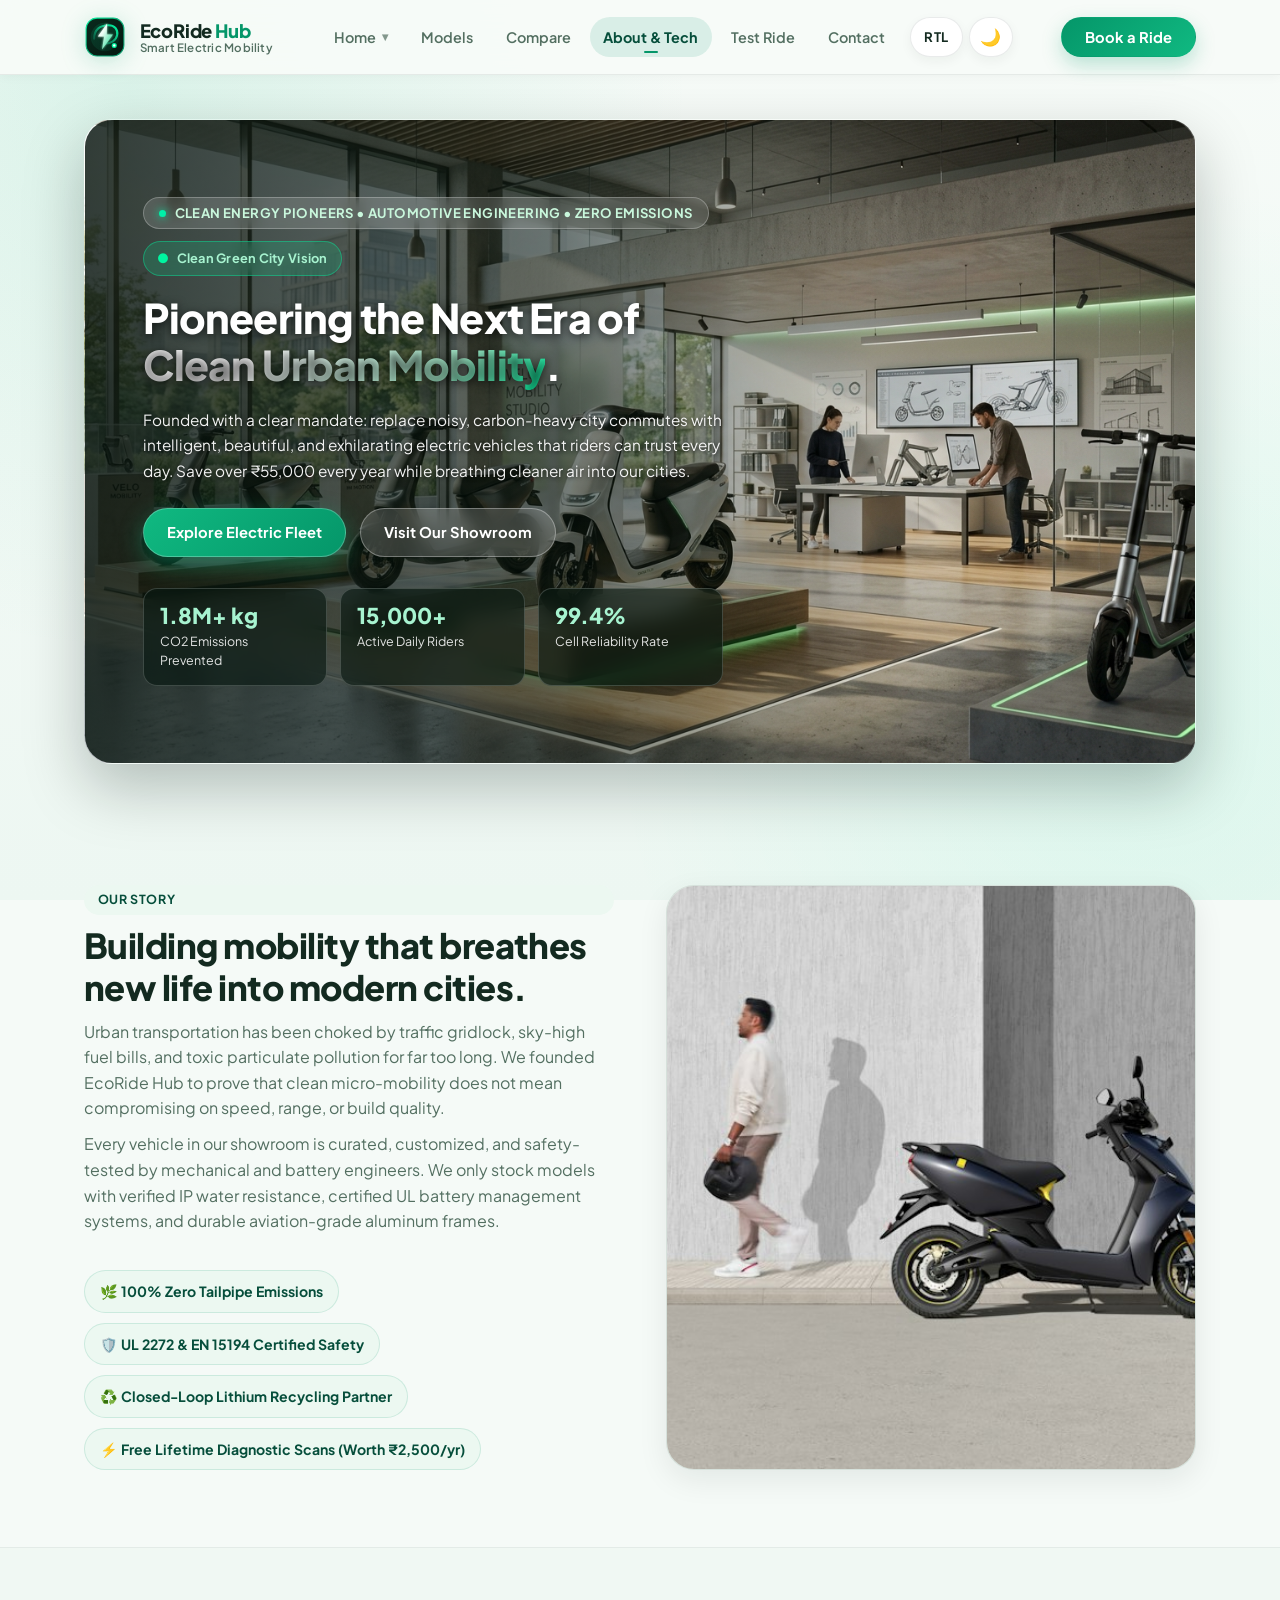
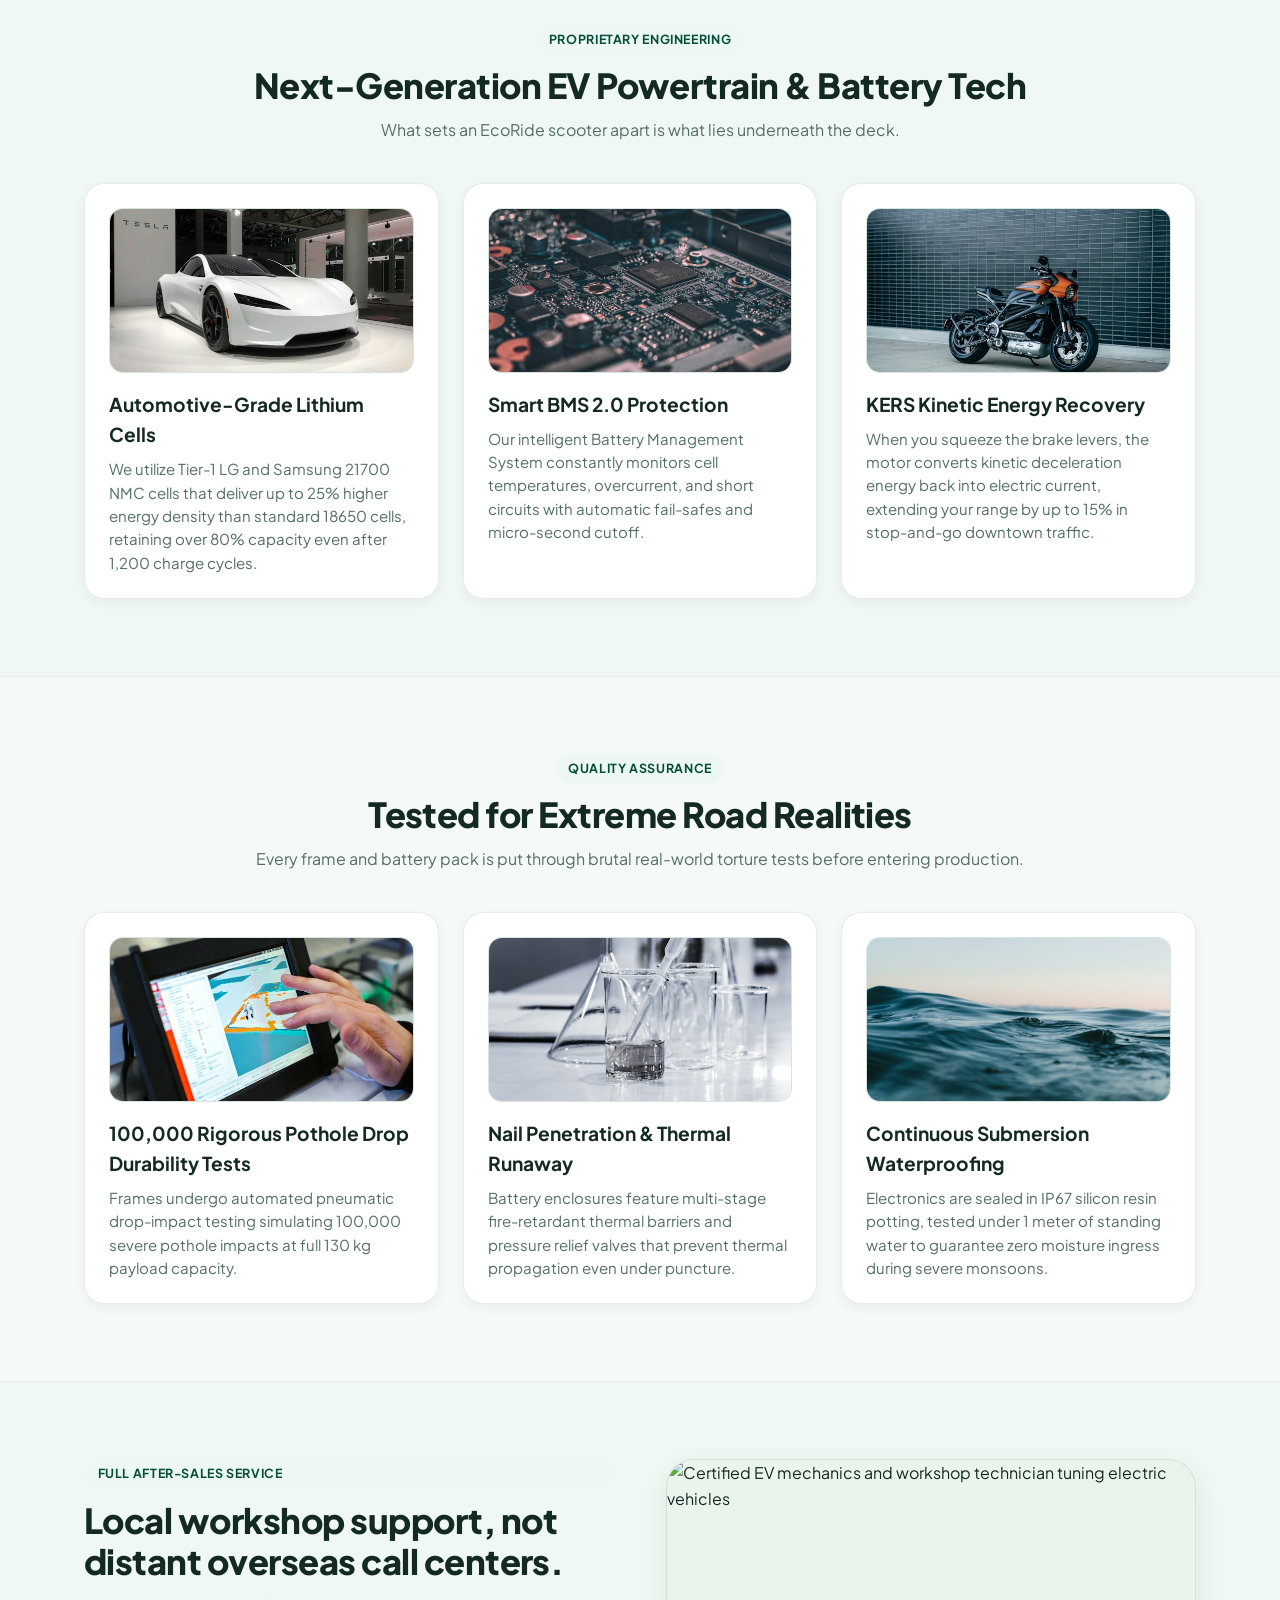
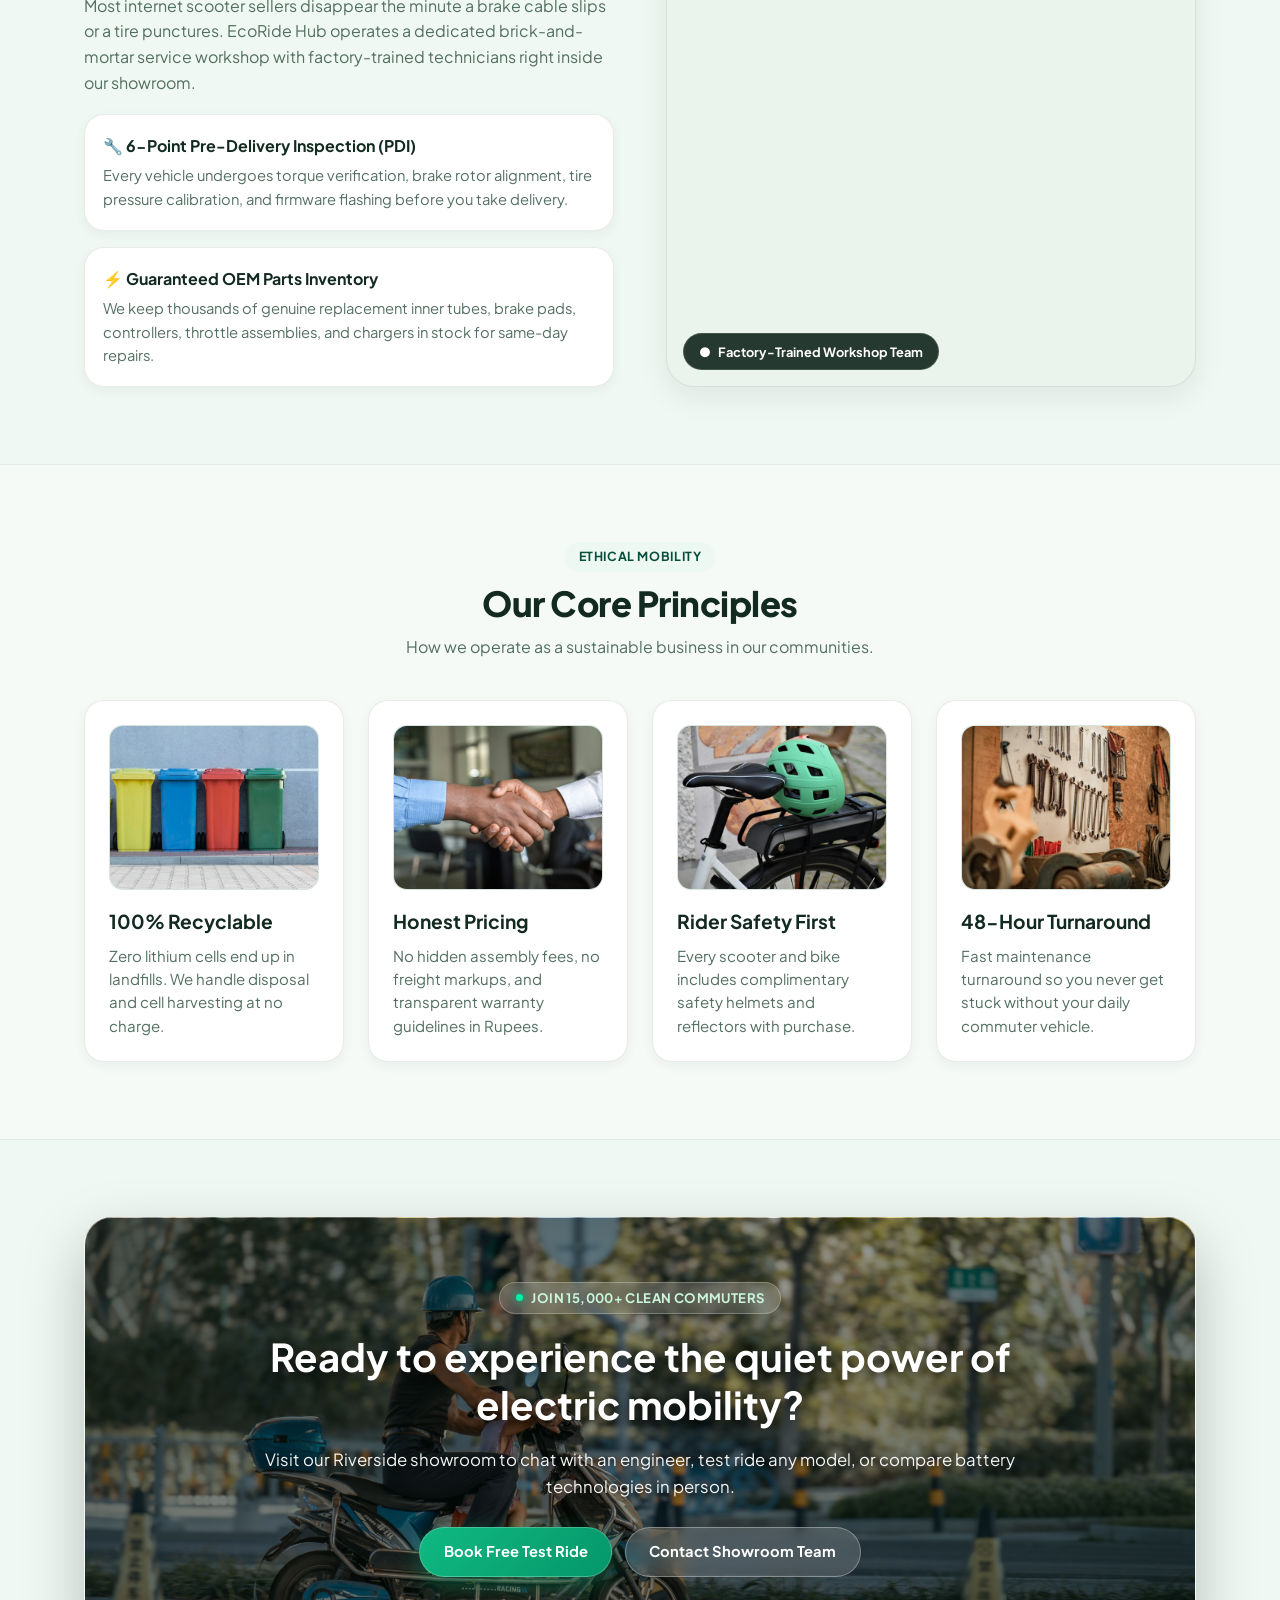
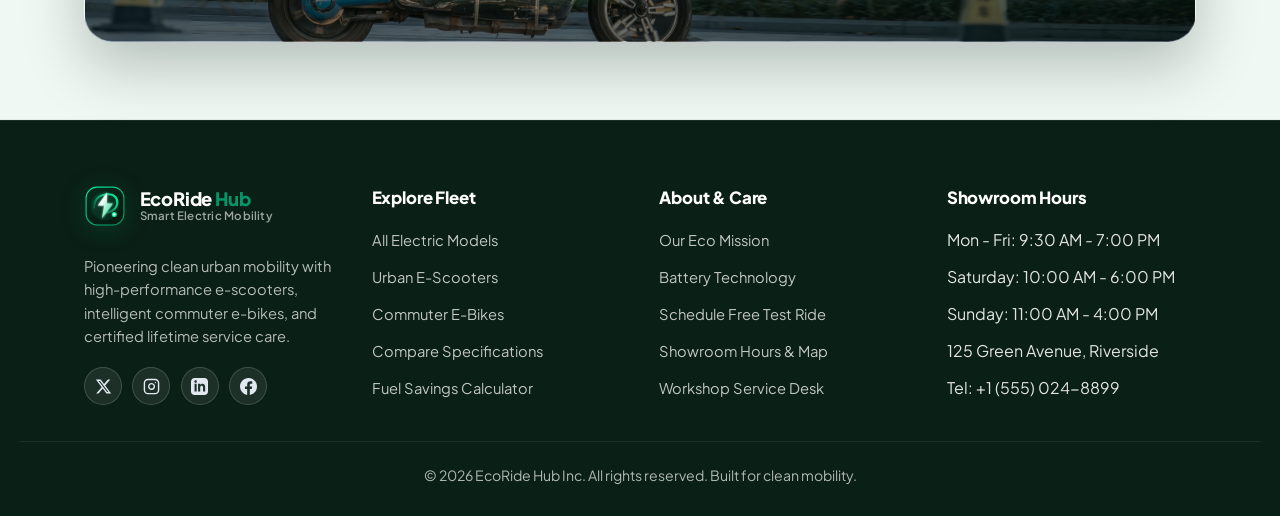
==== about.html @ 18ee241e "first commit" ====
<!DOCTYPE html>
<html lang="en">
<head>
  <meta charset="UTF-8">
  <meta name="viewport" content="width=device-width, initial-scale=1.0">
  <meta name="description" content="Learn about EcoRide Hub's mission to decarbonize urban commuting, our automotive battery technology, certified engineering workshop, and sustainability standards.">
  <title>About Us &amp; Technology | EcoRide Hub</title>
  <link rel="icon" type="image/svg+xml" href="assets/images/favicon.svg">
  <link rel="alternate icon" href="assets/images/favicon.svg">
  <link rel="apple-touch-icon" href="assets/images/favicon.svg">
  <link rel="stylesheet" href="assets/css/styles.css">
  <script>
    (function() {
      var t = localStorage.getItem('ecoride_theme');
      if (t) document.documentElement.setAttribute('data-theme', t);
      var d = localStorage.getItem('ecoride_dir');
      if (d) document.documentElement.setAttribute('dir', d);
    })();
  </script>
</head>
<body>
  <div class="site-shell">
    <a class="skip-link" href="#main-content">Skip to content</a>

    <!-- STICKY NAVBAR - PROPERLY ALIGNED -->
    <header class="site-header">
      <div class="container header-bar">
        <a class="brand" href="index.html" aria-label="EcoRide Hub home">
          <span class="brand-mark">
            <img src="assets/images/logo.svg" alt="EcoRide Hub Logo" class="brand-logo-img">
          </span>
          <div class="brand-text">
            <span class="brand-title">EcoRide <span>Hub</span></span>
            <span class="brand-sub">Smart Electric Mobility</span>
          </div>
        </a>

        <nav class="site-nav" aria-label="Main navigation" data-site-nav>
          <div class="nav-dropdown" data-nav-dropdown>
            <button type="button" class="nav-dropdown-toggle" aria-expanded="false" aria-haspopup="true" data-dropdown-toggle>
              <span>Home</span>
              <span class="dropdown-arrow">▾</span>
            </button>
            <div class="nav-dropdown-menu" role="menu">
              <a href="index.html" class="nav-dropdown-item" role="menuitem">
                <div class="dropdown-item-header">
                  <span class="dropdown-item-title">Home 1 — Urban Commuters</span>
                  <span class="dropdown-item-tag">Flagship</span>
                </div>
                <p class="dropdown-item-desc">Smart cockpit display, daily commuter fleet &amp; specs</p>
              </a>
              <a href="home-2.html" class="nav-dropdown-item" role="menuitem">
                <div class="dropdown-item-header">
                  <span class="dropdown-item-title">Home 2 — Hyper Performance</span>
                  <span class="dropdown-item-tag tag-hyper">New</span>
                </div>
                <p class="dropdown-item-desc">Dual-motor power, fast charging hubs &amp; 2026 fleet</p>
              </a>
            </div>
          </div>
          <a href="products.html">Models</a>
          <a href="compare.html">Compare</a>
          <a class="active" href="about.html">About &amp; Tech</a>
          <a href="booking.html">Test Ride</a>
          <a href="contact.html">Contact</a>
          <div class="nav-util-group">
            <button type="button" class="nav-btn-util" id="rtl-toggle" aria-label="Toggle RTL layout" title="Switch text direction (RTL / LTR)">
              <span class="util-text" id="rtl-text">RTL</span>
            </button>
            <button type="button" class="nav-btn-util" id="theme-toggle" aria-label="Toggle dark/light theme" title="Toggle dark / light theme">
              <span class="theme-icon" id="theme-icon">🌙</span>
            </button>
          </div>
        </nav>

        <div class="header-actions">
          <a class="button button-nav" href="booking.html">Book a Ride</a>
          <button class="nav-toggle" type="button" aria-label="Toggle navigation" aria-expanded="false" data-nav-toggle>
            <span></span>
            <span></span>
            <span></span>
          </button>
        </div>
      </div>
    </header>

    <main id="main-content">
      <!-- HERO SECTION WITH BACKGROUND IMAGE -->
      <section class="hero">
        <div class="container">
          <div class="hero-panel hero-about" style="background-image: url('assets/images/hero-about.jpg');">
            <div class="hero-content">
              <div class="hero-badge-row">
                <span class="eyebrow">
                  <span class="eyebrow-dot"></span>
                  Clean Energy Pioneers • Automotive Engineering • Zero Emissions
                </span>
                <span class="hero-status-pill"><span>●</span> Clean Green City Vision</span>
              </div>
              <h1>Pioneering the Next Era of <span class="gradient-text">Clean Urban Mobility</span>.</h1>
              <p>Founded with a clear mandate: replace noisy, carbon-heavy city commutes with intelligent, beautiful, and exhilarating electric vehicles that riders can trust every day. Save over ₹55,000 every year while breathing cleaner air into our cities.</p>
              <div class="hero-actions">
                <a class="button" href="products.html">Explore Electric Fleet</a>
                <a class="button-secondary" href="booking.html">Visit Our Showroom</a>
              </div>
              <div class="hero-stats">
                <div class="stat-card">
                  <strong>1.8M+ kg</strong>
                  <span>CO2 Emissions Prevented</span>
                </div>
                <div class="stat-card">
                  <strong>15,000+</strong>
                  <span>Active Daily Riders</span>
                </div>
                <div class="stat-card">
                  <strong>99.4%</strong>
                  <span>Cell Reliability Rate</span>
                </div>
              </div>
            </div>
          </div>
        </div>
      </section>

      <!-- OUR STORY & MISSION SPLIT -->
      <section class="section">
        <div class="container split-layout">
          <div>
            <div class="page-intro" style="text-align: left; margin-bottom: 1.15rem;">
              <span class="badge-tag" style="margin-inline: 0;">Our Story</span>
              <h2>Building mobility that breathes new life into modern cities.</h2>
              <p>Urban transportation has been choked by traffic gridlock, sky-high fuel bills, and toxic particulate pollution for far too long. We founded EcoRide Hub to prove that clean micro-mobility does not mean compromising on speed, range, or build quality.</p>
              <p>Every vehicle in our showroom is curated, customized, and safety-tested by mechanical and battery engineers. We only stock models with verified IP water resistance, certified UL battery management systems, and durable aviation-grade aluminum frames.</p>
            </div>
            <ul class="pill-list">
              <li>🌿 100% Zero Tailpipe Emissions</li>
              <li>🛡️ UL 2272 &amp; EN 15194 Certified Safety</li>
              <li>♻️ Closed-Loop Lithium Recycling Partner</li>
              <li>⚡ Free Lifetime Diagnostic Scans (Worth ₹2,500/yr)</li>
            </ul>
          </div>
          <div class="media-frame media-frame-tall">
            <img src="assets/images/scooter-urban.jpg" alt="Rider with smart electric commuter scooter in clean modern city environment">
             
          </div>
        </div>
      </section>

      <!-- BATTERY & POWERTRAIN TECHNOLOGY -->
      <section class="section section-alt">
        <div class="container">
          <div class="section-heading">
            <span class="badge-tag">Proprietary Engineering</span>
            <h2>Next-Generation EV Powertrain &amp; Battery Tech</h2>
            <p>What sets an EcoRide scooter apart is what lies underneath the deck.</p>
          </div>

          <div class="grid grid-3">
            <article class="card feature-card">
              <div class="card-media-top">
                <img src="assets/images/tech-battery-cells.jpg" alt="Automotive-grade 21700 lithium battery cells">
              </div>
              <h3>Automotive-Grade Lithium Cells</h3>
              <p>We utilize Tier-1 LG and Samsung 21700 NMC cells that deliver up to 25% higher energy density than standard 18650 cells, retaining over 80% capacity even after 1,200 charge cycles.</p>
            </article>

            <article class="card feature-card">
              <div class="card-media-top">
                <img src="assets/images/tech-bms-chip.jpg" alt="Smart BMS 2.0 multi-layer circuit board and controller">
              </div>
              <h3>Smart BMS 2.0 Protection</h3>
              <p>Our intelligent Battery Management System constantly monitors cell temperatures, overcurrent, and short circuits with automatic fail-safes and micro-second cutoff.</p>
            </article>

            <article class="card feature-card">
              <div class="card-media-top">
                <img src="assets/images/tech-kers-motor.jpg" alt="Kinetic energy recovery regenerative motor and brake disc">
              </div>
              <h3>KERS Kinetic Energy Recovery</h3>
              <p>When you squeeze the brake levers, the motor converts kinetic deceleration energy back into electric current, extending your range by up to 15% in stop-and-go downtown traffic.</p>
            </article>
          </div>
        </div>
      </section>

      <!-- RIGOROUS SAFETY & CRASH TESTING -->
      <section class="section">
        <div class="container">
          <div class="section-heading">
            <span class="badge-tag">Quality Assurance</span>
            <h2>Tested for Extreme Road Realities</h2>
            <p>Every frame and battery pack is put through brutal real-world torture tests before entering production.</p>
          </div>
          <div class="grid grid-3">
            <article class="card feature-card">
              <div class="card-media-top">
                <img src="assets/images/qa-pothole-test.jpg" alt="100,000 pothole mechanical drop impact test rig">
              </div>
              <h3>100,000 Rigorous Pothole Drop Durability Tests</h3>
              <p>Frames undergo automated pneumatic drop-impact testing simulating 100,000 severe pothole impacts at full 130 kg payload capacity.</p>
            </article>
            <article class="card feature-card">
              <div class="card-media-top">
                <img src="assets/images/qa-thermal-test.jpg" alt="Thermal runaway and battery penetration safety laboratory">
              </div>
              <h3>Nail Penetration &amp; Thermal Runaway</h3>
              <p>Battery enclosures feature multi-stage fire-retardant thermal barriers and pressure relief valves that prevent thermal propagation even under puncture.</p>
            </article>
            <article class="card feature-card">
              <div class="card-media-top">
                <img src="assets/images/qa-water-test.jpg" alt="Waterproof IP67 monsoon rain submersion test">
              </div>
              <h3>Continuous Submersion Waterproofing</h3>
              <p>Electronics are sealed in IP67 silicon resin potting, tested under 1 meter of standing water to guarantee zero moisture ingress during severe monsoons.</p>
            </article>
          </div>
        </div>
      </section>

      <!-- WORKSHOP & SERVICE TEAM SPLIT -->
      <section class="section section-alt">
        <div class="container split-layout">
          <div>
            <div class="page-intro" style="text-align: left; margin-bottom: 1.15rem;">
              <span class="badge-tag" style="margin-inline: 0;">Full After-Sales Service</span>
              <h2>Local workshop support, not distant overseas call centers.</h2>
              <p>Most internet scooter sellers disappear the minute a brake cable slips or a tire punctures. EcoRide Hub operates a dedicated brick-and-mortar service workshop with factory-trained technicians right inside our showroom.</p>
            </div>
            <div class="grid" style="gap: 1rem;">
              <div class="card" style="padding: 1.15rem;">
                <h4 style="margin: 0 0 0.35rem; color: var(--text);">🔧 6-Point Pre-Delivery Inspection (PDI)</h4>
                <p style="margin: 0; color: var(--muted); font-size: 0.92rem;">Every vehicle undergoes torque verification, brake rotor alignment, tire pressure calibration, and firmware flashing before you take delivery.</p>
              </div>
              <div class="card" style="padding: 1.15rem;">
                <h4 style="margin: 0 0 0.35rem; color: var(--text);">⚡ Guaranteed OEM Parts Inventory</h4>
                <p style="margin: 0; color: var(--muted); font-size: 0.92rem;">We keep thousands of genuine replacement inner tubes, brake pads, controllers, throttle assemblies, and chargers in stock for same-day repairs.</p>
              </div>
            </div>
          </div>
          <div class="media-frame media-frame-tall">
            <img src="assets/images/section-service.jpg" alt="Certified EV mechanics and workshop technician tuning electric vehicles">
            <div class="media-badge">
              <span>●</span> Factory-Trained Workshop Team
            </div>
          </div>
        </div>
      </section>

      <!-- OUR CORE PRINCIPLES -->
      <section class="section">
        <div class="container">
          <div class="section-heading">
            <span class="badge-tag">Ethical Mobility</span>
            <h2>Our Core Principles</h2>
            <p>How we operate as a sustainable business in our communities.</p>
          </div>

          <div class="grid grid-4">
            <article class="card feature-card">
              <div class="card-media-top">
                <img src="assets/images/ethical-recycling.jpg" alt="Closed-loop battery recycling and clean material recovery">
              </div>
              <h3>100% Recyclable</h3>
              <p>Zero lithium cells end up in landfills. We handle disposal and cell harvesting at no charge.</p>
            </article>

            <article class="card feature-card">
              <div class="card-media-top">
                <img src="assets/images/ethical-pricing.jpg" alt="Transparent honest pricing and client trust">
              </div>
              <h3>Honest Pricing</h3>
              <p>No hidden assembly fees, no freight markups, and transparent warranty guidelines in Rupees.</p>
            </article>

            <article class="card feature-card">
              <div class="card-media-top">
                <img src="assets/images/ethical-safety.jpg" alt="Certified rider helmet and safety gear">
              </div>
              <h3>Rider Safety First</h3>
              <p>Every scooter and bike includes complimentary safety helmets and reflectors with purchase.</p>
            </article>

            <article class="card feature-card">
              <div class="card-media-top">
                <img src="assets/images/ethical-fast-service.jpg" alt="Express 48-hour turnaround workshop maintenance tools">
              </div>
              <h3>48-Hour Turnaround</h3>
              <p>Fast maintenance turnaround so you never get stuck without your daily commuter vehicle.</p>
            </article>
          </div>
        </div>
      </section>

      <!-- CTA SECTION -->
      <section class="section section-alt">
        <div class="container">
          <div class="hero-panel cta-banner" style="background-image: url('assets/images/about.jpg');">
            <div class="cta-banner-content">
              <span class="eyebrow" style="margin-inline: auto;">
                <span class="eyebrow-dot"></span> Join 15,000+ Clean Commuters
              </span>
              <h2>
                Ready to experience the quiet power of electric mobility?
              </h2>
              <p>
                Visit our Riverside showroom to chat with an engineer, test ride any model, or compare battery technologies in person.
              </p>
              <div class="hero-actions" style="justify-content: center; margin-top: 0.5rem;">
                <a class="button" href="booking.html">Book Free Test Ride</a>
                <a class="button-secondary" href="contact.html">Contact Showroom Team</a>
              </div>
            </div>
          </div>
        </div>
      </section>
    </main>

    <!-- FOOTER - EQUAL ALIGNMENT -->
    <footer class="site-footer">
      <div class="container footer-grid">
        <div>
          <a class="brand" href="index.html">
            <span class="brand-mark">
              <img src="assets/images/logo.svg" alt="EcoRide Hub Logo" class="brand-logo-img">
            </span>
            <div class="brand-text">
              <span class="brand-title">EcoRide <span>Hub</span></span>
              <span class="brand-sub">Smart Electric Mobility</span>
            </div>
          </a>
          <p class="footer-desc">
            Pioneering clean urban mobility with high-performance e-scooters, intelligent commuter e-bikes, and certified lifetime service care.
          </p>
          <div class="footer-socials" aria-label="EcoRide Social Media Links">
            <a href="https://x.com" target="_blank" rel="noopener noreferrer" class="social-icon-btn" aria-label="EcoRide Hub on X (formerly Twitter)" title="X (Twitter)">
              <svg width="17" height="17" viewBox="0 0 24 24" fill="currentColor" aria-hidden="true"><path d="M18.244 2.25h3.308l-7.227 8.26 8.502 11.24H16.17l-5.214-6.817L4.99 21.75H1.68l7.73-8.835L1.254 2.25H8.08l4.713 6.231zm-1.161 17.52h1.833L7.084 4.126H5.117z"/></svg>
            </a>
            <a href="https://instagram.com" target="_blank" rel="noopener noreferrer" class="social-icon-btn" aria-label="EcoRide Hub on Instagram" title="Instagram">
              <svg width="17" height="17" viewBox="0 0 24 24" fill="none" stroke="currentColor" stroke-width="2" stroke-linecap="round" stroke-linejoin="round" aria-hidden="true"><rect x="2" y="2" width="20" height="20" rx="5" ry="5"/><path d="M16 11.37A4 4 0 1 1 12.63 8 4 4 0 0 1 16 11.37z"/><line x1="17.5" y1="6.5" x2="17.51" y2="6.5"/></svg>
            </a>
            <a href="https://linkedin.com" target="_blank" rel="noopener noreferrer" class="social-icon-btn" aria-label="EcoRide Hub on LinkedIn" title="LinkedIn">
              <svg width="17" height="17" viewBox="0 0 24 24" fill="currentColor" aria-hidden="true"><path d="M19 0h-14c-2.761 0-5 2.239-5 5v14c0 2.761 2.239 5 5 5h14c2.762 0 5-2.239 5-5v-14c0-2.761-2.238-5-5-5zm-11 19h-3v-11h3v11zm-1.5-12.268c-.966 0-1.75-.79-1.75-1.764s.784-1.764 1.75-1.764 1.75.79 1.75 1.764-.783 1.764-1.75 1.764zm13.5 12.268h-3v-5.604c0-3.368-4-3.113-4 0v5.604h-3v-11h3v1.765c1.396-2.586 7-2.777 7 2.476v6.759z"/></svg>
            </a>
            <a href="https://facebook.com" target="_blank" rel="noopener noreferrer" class="social-icon-btn" aria-label="EcoRide Hub on Facebook" title="Facebook">
              <svg width="17" height="17" viewBox="0 0 24 24" fill="currentColor" aria-hidden="true"><path d="M24 12.073c0-6.627-5.373-12-12-12s-12 5.373-12 12c0 5.99 4.388 10.954 10.125 11.854v-8.385H7.078v-3.47h3.047V9.43c0-3.007 1.792-4.669 4.533-4.669 1.312 0 2.686.235 2.686.235v2.953H15.83c-1.491 0-1.956.925-1.956 1.874v2.25h3.328l-.532 3.47h-2.796v8.385C19.612 23.027 24 18.062 24 12.073z"/></svg>
            </a>
          </div>
        </div>
        <div>
          <h3>Explore Fleet</h3>
          <ul class="footer-list">
            <li><a href="products.html">All Electric Models</a></li>
            <li><a href="products.html">Urban E-Scooters</a></li>
            <li><a href="products.html">Commuter E-Bikes</a></li>
            <li><a href="compare.html">Compare Specifications</a></li>
            <li><a href="compare.html">Fuel Savings Calculator</a></li>
          </ul>
        </div>
        <div>
          <h3>About &amp; Care</h3>
          <ul class="footer-list">
            <li><a href="about.html">Our Eco Mission</a></li>
            <li><a href="about.html">Battery Technology</a></li>
            <li><a href="booking.html">Schedule Free Test Ride</a></li>
            <li><a href="contact.html#showroom-map">Showroom Hours &amp; Map</a></li>
            <li><a href="contact.html">Workshop Service Desk</a></li>
          </ul>
        </div>
        <div>
          <h3>Showroom Hours</h3>
          <ul class="footer-list">
            <li>Mon - Fri: 9:30 AM - 7:00 PM</li>
            <li>Saturday: 10:00 AM - 6:00 PM</li>
            <li>Sunday: 11:00 AM - 4:00 PM</li>
            <li>125 Green Avenue, Riverside</li>
            <li>Tel: +1 (555) 024-8899</li>
          </ul>
        </div>
      </div>
      <div class="container footer-bottom">
        <p class="copyright-text">&copy; <span data-current-year></span> EcoRide Hub Inc. All rights reserved. Built for clean mobility.</p>
      </div>
    </footer>
  </div>

  <script src="assets/js/main.js"></script>
</body>
</html>
---- assets/css/styles.css ----
@import url('https://fonts.googleapis.com/css2?family=Plus+Jakarta+Sans:wght@400;500;600;700;800&display=swap');

:root {
  --bg: #f5faf7;
  --surface: #ffffff;
  --surface-soft: #ecf8f1;
  --surface-alt: #e3f3ea;
  --surface-dark: #0a1f16;
  --surface-dark-card: #133326;
  --text: #132a20;
  --text-light: #ffffff;
  --muted: #536f61;
  --muted-light: #8fa99c;
  --primary: #059669;
  --primary-hover: #047857;
  --primary-dark: #064e3b;
  --accent: #10b981;
  --accent-bright: #00f0a8;
  --accent-glow: rgba(16, 185, 129, 0.22);
  --border: rgba(19, 42, 32, 0.09);
  --border-focus: rgba(5, 150, 105, 0.4);
  --shadow-sm: 0 4px 12px rgba(10, 31, 22, 0.05);
  --shadow-md: 0 10px 30px rgba(10, 31, 22, 0.08);
  --shadow-lg: 0 20px 48px rgba(10, 31, 22, 0.12);
  --radius-xl: 28px;
  --radius-lg: 20px;
  --radius-md: 14px;
  --radius-sm: 10px;
  --radius-pill: 999px;
  --section-padding-inline: clamp(1.25rem, 5vw, 4rem);
  --section-gap: clamp(3rem, 6vw, 5rem);
  --hero-title: clamp(1.65rem, 2.5vw, 2.45rem);
  --hero-copy: clamp(0.92rem, 1.1vw, 1.05rem);
  --content-width: 1240px;
  --nav-height: 80px;
}

*,
*::before,
*::after {
  box-sizing: border-box;
}

html {
  scroll-behavior: smooth;
  scroll-padding-top: calc(var(--nav-height) + 1.5rem);
  overflow-x: clip;
}

body {
  margin: 0;
  font-family: 'Plus Jakarta Sans', -apple-system, BlinkMacSystemFont, "Segoe UI", Roboto, "Helvetica Neue", Arial, sans-serif;
  color: var(--text);
  background-color: var(--bg);
  background-image:
    radial-gradient(circle at 10% 10%, rgba(16, 185, 129, 0.12), transparent 40%),
    radial-gradient(circle at 90% 80%, rgba(0, 240, 168, 0.08), transparent 40%),
    linear-gradient(180deg, #f7fbf8 0%, #edf7f2 100%);
  background-attachment: fixed;
  line-height: 1.6;
  overflow-x: clip;
}

img {
  max-width: 100%;
  height: auto;
  display: block;
}

a {
  color: inherit;
  text-decoration: none;
  transition: color 0.2s ease;
}

button,
input,
select,
textarea {
  font: inherit;
}

/* Equal left and right alignment throughout the whole site */
.container {
  width: min(100%, var(--content-width));
  margin-inline: auto;
  padding-inline: var(--section-padding-inline);
}

.site-shell {
  min-height: 100vh;
  display: flex;
  flex-direction: column;
  position: relative;
  overflow-x: clip;
}

.skip-link {
  position: absolute;
  top: -60px;
  left: 1.5rem;
  background: var(--surface-dark);
  color: #fff;
  padding: 0.75rem 1.25rem;
  border-radius: var(--radius-pill);
  font-weight: 700;
  z-index: 2000;
  transition: top 0.25s ease;
}

.skip-link:focus {
  top: 1.25rem;
}

/* =========================================================
   STICKY NAVBAR - PERFECTLY ALIGNED ACROSS ALL PAGES
   ========================================================= */
.site-header {
  position: -webkit-sticky;
  position: sticky;
  top: 0;
  left: 0;
  right: 0;
  width: 100%;
  z-index: 1000;
  background: rgba(247, 251, 248, 0.95);
  backdrop-filter: blur(16px);
  -webkit-backdrop-filter: blur(16px);
  border-bottom: 1px solid rgba(19, 42, 32, 0.08);
  box-shadow: 0 2px 10px rgba(10, 31, 22, 0.04);
  transition: background 0.3s ease, box-shadow 0.3s ease, border-color 0.3s ease;
}

.site-header.scrolled {
  background: rgba(255, 255, 255, 0.98);
  box-shadow: 0 10px 30px rgba(10, 31, 22, 0.08);
  border-bottom-color: rgba(19, 42, 32, 0.12);
}

.header-bar {
  min-height: 74px;
  display: flex;
  align-items: center;
  justify-content: space-between;
  gap: 1.25rem;
  flex-wrap: nowrap;
}

.brand {
  display: inline-flex;
  align-items: center;
  gap: 0.85rem;
  font-weight: 800;
  font-size: 1.15rem;
  color: var(--text);
  flex-shrink: 0;
  text-decoration: none;
}

.brand-mark {
  width: 42px;
  height: 42px;
  border-radius: 12px;
  display: flex;
  align-items: center;
  justify-content: center;
  position: relative;
  flex-shrink: 0;
  transition: transform 0.28s ease, filter 0.28s ease;
  filter: drop-shadow(0 4px 12px rgba(5, 150, 105, 0.22));
}

.brand:hover .brand-mark {
  transform: translateY(-2px) scale(1.05);
  filter: drop-shadow(0 6px 16px rgba(0, 245, 160, 0.4));
}

.brand-logo-img {
  width: 100%;
  height: 100%;
  display: block;
  object-fit: contain;
}

.brand-text {
  display: flex;
  flex-direction: column;
  justify-content: center;
}

.brand-title {
  font-size: 1.15rem;
  line-height: 1.15;
  letter-spacing: -0.01em;
}

.brand-title span {
  color: var(--primary);
}

.brand-sub {
  font-size: 0.72rem;
  font-weight: 600;
  color: var(--muted);
  letter-spacing: 0.02em;
  line-height: 1.2;
}

.site-nav {
  display: flex;
  align-items: center;
  gap: 0.35rem;
  margin: 0;
  padding: 0;
}

.site-nav a:not(.button-nav) {
  display: inline-flex;
  align-items: center;
  justify-content: center;
  min-height: 40px;
  padding: 0.45rem 0.85rem;
  border-radius: var(--radius-pill);
  color: var(--muted);
  font-weight: 600;
  font-size: 0.9rem;
  line-height: 1;
  white-space: nowrap;
  transition: all 0.2s ease;
  position: relative;
  text-decoration: none;
}

.site-nav a:not(.button-nav):hover {
  color: var(--text);
  background: rgba(5, 150, 105, 0.08);
}

.site-nav a.active {
  color: var(--primary-dark);
  background: rgba(5, 150, 105, 0.12);
  font-weight: 700;
}

.site-nav a.active::after {
  content: "";
  position: absolute;
  bottom: 4px;
  left: 50%;
  transform: translateX(-50%);
  width: 14px;
  height: 2.5px;
  background: var(--primary);
  border-radius: 2px;
}

/* =========================================================
   NAV DROPDOWN (HOME 1 & HOME 2)
   ========================================================= */
.nav-dropdown {
  position: relative;
  display: inline-flex;
  align-items: center;
}

.nav-dropdown-toggle {
  display: inline-flex;
  align-items: center;
  justify-content: center;
  gap: 0.35rem;
  min-height: 40px;
  padding: 0.45rem 0.85rem;
  border-radius: var(--radius-pill);
  color: var(--muted);
  font-weight: 600;
  font-size: 0.9rem;
  line-height: 1;
  white-space: nowrap;
  background: transparent;
  border: none;
  cursor: pointer;
  transition: all 0.2s ease;
  font-family: inherit;
}

.nav-dropdown-toggle:hover {
  color: var(--text);
  background: rgba(5, 150, 105, 0.08);
}

.nav-dropdown-toggle.active {
  color: var(--primary-dark);
  background: rgba(5, 150, 105, 0.12);
  font-weight: 700;
  position: relative;
}

.nav-dropdown-toggle.active::after {
  content: "";
  position: absolute;
  bottom: 4px;
  left: 50%;
  transform: translateX(-50%);
  width: 14px;
  height: 2.5px;
  background: var(--primary);
  border-radius: 2px;
}

.dropdown-arrow {
  font-size: 0.72rem;
  transition: transform 0.2s ease;
  display: inline-block;
  opacity: 0.7;
}

.nav-dropdown.is-open .dropdown-arrow {
  transform: rotate(180deg);
  opacity: 1;
}

@media (min-width: 1041px) {
  .nav-dropdown:hover .dropdown-arrow {
    transform: rotate(180deg);
    opacity: 1;
  }
}

.nav-dropdown-menu {
  position: absolute;
  top: calc(100% + 0.5rem);
  left: 0;
  min-width: 310px;
  background: var(--surface);
  border: 1px solid var(--border);
  border-radius: var(--radius-lg);
  box-shadow: 0 16px 36px rgba(6, 22, 15, 0.14);
  padding: 0.5rem;
  display: none;
  flex-direction: column;
  gap: 0.35rem;
  z-index: 1000;
  animation: dropdownFade 0.2s cubic-bezier(0.16, 1, 0.3, 1);
}

@keyframes dropdownFade {
  from {
    opacity: 0;
    transform: translateY(-6px);
  }
  to {
    opacity: 1;
    transform: translateY(0);
  }
}

@media (min-width: 1041px) {
  .nav-dropdown:hover .nav-dropdown-menu,
  .nav-dropdown:focus-within .nav-dropdown-menu,
  .nav-dropdown.is-open .nav-dropdown-menu {
    display: flex;
  }
}

.nav-dropdown-item {
  display: flex !important;
  flex-direction: column;
  align-items: flex-start !important;
  justify-content: flex-start !important;
  padding: 0.65rem 0.85rem !important;
  border-radius: var(--radius-md) !important;
  text-decoration: none;
  transition: background 0.18s ease, transform 0.18s ease !important;
  border: 1px solid transparent;
}

.nav-dropdown-item:hover {
  background: var(--surface-soft) !important;
  border-color: rgba(5, 150, 105, 0.18) !important;
  transform: translateX(2px);
}

[dir="rtl"] .nav-dropdown-item:hover {
  transform: translateX(-2px);
}

.nav-dropdown-item.active {
  background: rgba(5, 150, 105, 0.12) !important;
  border-color: rgba(5, 150, 105, 0.28) !important;
}

.nav-dropdown-item.active::after {
  display: none !important;
}

.dropdown-item-header {
  display: flex;
  align-items: center;
  justify-content: space-between;
  width: 100%;
  gap: 0.5rem;
  margin-bottom: 0.2rem;
}

.dropdown-item-title {
  font-size: 0.92rem;
  font-weight: 700;
  color: var(--text);
}

.nav-dropdown-item.active .dropdown-item-title {
  color: var(--primary-dark);
}

.dropdown-item-tag {
  font-size: 0.68rem;
  font-weight: 700;
  text-transform: uppercase;
  letter-spacing: 0.04em;
  padding: 0.15rem 0.45rem;
  border-radius: var(--radius-pill);
  background: rgba(5, 150, 105, 0.14);
  color: var(--primary-dark);
}

.dropdown-item-tag.tag-hyper {
  background: rgba(0, 245, 160, 0.2);
  color: #047857;
}

[data-theme="dark"] .dropdown-item-tag.tag-hyper {
  background: rgba(0, 245, 160, 0.25);
  color: #34d399;
}

.dropdown-item-desc {
  margin: 0;
  font-size: 0.78rem;
  color: var(--muted);
  line-height: 1.35;
  white-space: normal;
  text-align: left;
}

[dir="rtl"] .dropdown-item-desc {
  text-align: right;
}

[dir="rtl"] .nav-dropdown-menu {
  left: auto;
  right: 0;
}

[data-theme="dark"] .nav-dropdown-toggle:hover {
  color: #fff;
  background: rgba(16, 185, 129, 0.12);
}

[data-theme="dark"] .nav-dropdown-toggle.active {
  color: #34d399;
  background: rgba(16, 185, 129, 0.18);
}

[data-theme="dark"] .nav-dropdown-menu {
  background: var(--surface);
  border-color: var(--border);
  box-shadow: 0 16px 36px rgba(0, 0, 0, 0.45);
}

[data-theme="dark"] .nav-dropdown-item.active .dropdown-item-title {
  color: #34d399;
}

@media (max-width: 1040px) {
  .nav-dropdown {
    width: 100%;
    display: flex;
    flex-direction: column;
    align-items: stretch;
  }

  .nav-dropdown-toggle {
    width: 100%;
    display: flex;
    align-items: center;
    justify-content: space-between;
    padding: 0.85rem 1.1rem;
    font-size: 1rem;
    border-radius: var(--radius-md);
    text-align: left;
  }

  .nav-dropdown-menu {
    position: static;
    box-shadow: none;
    border: 1px solid var(--border);
    margin-top: 0.35rem;
    margin-bottom: 0.35rem;
    margin-inline: 0;
    min-width: unset;
    width: 100%;
    background: var(--surface-soft);
    display: none;
    border-radius: var(--radius-md);
    padding: 0.45rem;
    gap: 0.35rem;
  }

  .nav-dropdown.is-open .nav-dropdown-menu {
    display: flex;
  }
}

.nav-util-group {
  display: inline-flex;
  align-items: center;
  gap: 0.35rem;
  margin-left: 0.35rem;
}

[dir="rtl"] .nav-util-group {
  margin-left: 0;
  margin-right: 0.35rem;
}

.header-actions {
  display: flex;
  align-items: center;
  gap: 0.5rem;
  flex-shrink: 0;
}

.button-nav {
  display: inline-flex;
  align-items: center;
  justify-content: center;
  min-height: 40px;
  padding: 0.45rem 1.15rem;
  border-radius: var(--radius-pill);
  font-weight: 700;
  font-size: 0.86rem;
  line-height: 1;
  color: #fff;
  background: linear-gradient(135deg, var(--primary) 0%, #10b981 100%);
  box-shadow: 0 4px 14px rgba(5, 150, 105, 0.25);
  border: 1px solid transparent;
  cursor: pointer;
  transition: all 0.2s ease;
  white-space: nowrap;
  text-decoration: none;
}

.button-nav:hover {
  transform: translateY(-2px);
  box-shadow: 0 6px 20px rgba(5, 150, 105, 0.35);
}

.nav-btn-util {
  display: inline-flex;
  align-items: center;
  justify-content: center;
  gap: 0.35rem;
  min-height: 40px;
  padding: 0.45rem 0.85rem;
  border-radius: var(--radius-pill);
  background: var(--surface);
  border: 1.5px solid var(--border);
  color: var(--text);
  font-size: 0.82rem;
  font-weight: 700;
  line-height: 1;
  cursor: pointer;
  transition: all 0.2s ease;
  box-shadow: var(--shadow-sm);
  white-space: nowrap;
  user-select: none;
}

.nav-btn-util:hover {
  border-color: var(--primary);
  color: var(--primary);
  transform: translateY(-2px);
  box-shadow: 0 4px 12px rgba(5, 150, 105, 0.2);
}

.nav-btn-util:active {
  transform: translateY(0);
}

.nav-btn-util.active {
  background: var(--surface-soft);
  border-color: var(--primary);
  color: var(--primary-dark);
}

.nav-btn-util .util-icon,
.nav-btn-util .theme-icon {
  font-size: 1.05rem;
  line-height: 1;
  display: inline-flex;
  align-items: center;
  justify-content: center;
}

.nav-btn-util .util-text {
  letter-spacing: 0.04em;
  font-weight: 700;
}

#theme-toggle {
  min-width: 40px;
  padding: 0.45rem 0.65rem;
}

#rtl-toggle {
  min-width: 50px;
}

.nav-toggle {
  display: none;
  width: 42px;
  height: 42px;
  border: 1.5px solid var(--border);
  border-radius: var(--radius-md);
  background: var(--surface);
  box-shadow: var(--shadow-sm);
  cursor: pointer;
  padding: 0;
  position: relative;
  flex-shrink: 0;
  flex-direction: column;
  align-items: center;
  justify-content: center;
  gap: 5px;
  transition: all 0.2s ease;
  outline: none;
}

.nav-toggle:hover {
  border-color: var(--primary);
  background: var(--surface-soft);
}

.nav-toggle span {
  display: block;
  width: 22px;
  height: 2.5px;
  background-color: var(--text);
  margin: 0;
  border-radius: 2px;
  transition: transform 0.28s ease, opacity 0.28s ease, background-color 0.2s ease;
  transform-origin: center;
  pointer-events: none;
}

.nav-toggle[aria-expanded="true"] {
  border-color: var(--primary);
  background: var(--surface-soft);
}

.nav-toggle[aria-expanded="true"] span:nth-child(1) {
  transform: translateY(7.5px) rotate(45deg);
}

.nav-toggle[aria-expanded="true"] span:nth-child(2) {
  opacity: 0;
  transform: scaleX(0);
}

.nav-toggle[aria-expanded="true"] span:nth-child(3) {
  transform: translateY(-7.5px) rotate(-45deg);
}

/* =========================================================
   BUTTONS & ACCENTS
   ========================================================= */
.button,
.button-secondary,
.button-outline,
.button-nav {
  display: inline-flex;
  align-items: center;
  justify-content: center;
  gap: 0.5rem;
  padding: 0.75rem 1.45rem;
  border-radius: var(--radius-pill);
  font-weight: 700;
  font-size: 0.92rem;
  border: 1px solid transparent;
  cursor: pointer;
  transition: transform 0.2s ease, box-shadow 0.2s ease, background 0.2s ease, border-color 0.2s ease;
  white-space: nowrap;
}

.button,
.button-nav {
  color: #fff;
  background: linear-gradient(135deg, var(--primary) 0%, #10b981 100%);
  box-shadow: 0 8px 20px rgba(5, 150, 105, 0.25);
}

.button:hover,
.button:focus-visible,
.button-nav:hover,
.button-nav:focus-visible {
  transform: translateY(-2px);
  box-shadow: 0 12px 26px rgba(5, 150, 105, 0.32);
  background: linear-gradient(135deg, var(--primary-hover) 0%, #059669 100%);
}

.button-secondary {
  background: rgba(255, 255, 255, 0.95);
  color: var(--text);
  border-color: rgba(19, 42, 32, 0.14);
  box-shadow: var(--shadow-sm);
}

.button-secondary:hover,
.button-secondary:focus-visible {
  transform: translateY(-2px);
  background: #ffffff;
  border-color: var(--primary);
  color: var(--primary-dark);
  box-shadow: 0 8px 18px rgba(10, 31, 22, 0.08);
}

.button-sm {
  padding: 0.5rem 1.1rem;
  font-size: 0.86rem;
  border-radius: var(--radius-pill);
}

/* =========================================================
   HERO SECTIONS (VIVID, CLEAR BACKGROUND IMAGE FOR EVERY PAGE)
   ========================================================= */
.hero {
  padding-block: clamp(1.5rem, 3.5vw, 2.75rem);
}

.hero-panel {
  border-radius: var(--radius-xl);
  position: relative;
  overflow: hidden;
  background-size: cover;
  background-position: center right;
  background-repeat: no-repeat;
  color: #ffffff;
  padding: clamp(2.8rem, 6vw, 4.8rem) clamp(1.6rem, 4.5vw, 3.8rem);
  min-height: 520px;
  box-shadow: 0 24px 60px rgba(5, 20, 14, 0.25);
  border: 1px solid rgba(255, 255, 255, 0.2);
  display: flex;
  align-items: center;
}

/* Page-specific background images */
.hero-panel.hero-home {
  background-image: url('../images/hero-home.jpg');
}
.hero-panel.hero-home-2 {
  background-image: url('../images/hero-home-2.jpg');
}
.hero-panel.hero-products {
  background-image: url('../images/hero-products.jpg');
}
.hero-panel.hero-compare {
  background-image: url('../images/hero-compare.jpg');
}
.hero-panel.hero-about {
  background-image: url('../images/hero-about.jpg');
}
.hero-panel.hero-booking {
  background-image: url('../images/hero-booking.jpg');
}
.hero-panel.hero-contact {
  background-image: url('../images/hero-contact.jpg');
}

/* Directional gradient overlay: dark behind text on left, crystal clear over background image on right */
.hero-panel::before {
  content: "";
  position: absolute;
  inset: 0;
  background: linear-gradient(
    90deg,
    rgba(5, 18, 12, 0.82) 0%,
    rgba(5, 18, 12, 0.58) 42%,
    rgba(5, 18, 12, 0.12) 72%,
    rgba(5, 18, 12, 0) 100%
  );
  z-index: 1;
  pointer-events: none;
  transition: background 0.3s ease;
}

[data-theme="dark"] .hero-panel::before {
  background: linear-gradient(
    90deg,
    rgba(3, 12, 8, 0.85) 0%,
    rgba(3, 12, 8, 0.62) 42%,
    rgba(3, 12, 8, 0.16) 72%,
    rgba(3, 12, 8, 0) 100%
  );
}

[dir="rtl"] .hero-panel::before {
  background: linear-gradient(
    270deg,
    rgba(5, 18, 12, 0.82) 0%,
    rgba(5, 18, 12, 0.58) 42%,
    rgba(5, 18, 12, 0.12) 72%,
    rgba(5, 18, 12, 0) 100%
  );
}

/* CTA Banner variant with centered content & balanced vignette */
.hero-panel.cta-banner {
  min-height: 420px;
  justify-content: center;
  background-position: center;
  padding: clamp(2.8rem, 5vw, 4.2rem) clamp(1.6rem, 4vw, 3rem);
}

.hero-panel.cta-banner::before {
  background: linear-gradient(
    135deg,
    rgba(5, 18, 12, 0.70) 0%,
    rgba(5, 18, 12, 0.40) 50%,
    rgba(5, 18, 12, 0.70) 100%
  );
}

[data-theme="dark"] .hero-panel.cta-banner::before {
  background: linear-gradient(
    135deg,
    rgba(3, 12, 8, 0.78) 0%,
    rgba(3, 12, 8, 0.48) 50%,
    rgba(3, 12, 8, 0.78) 100%
  );
}

.cta-banner-content {
  position: relative;
  z-index: 2;
  max-width: 760px;
  margin: 0 auto;
  display: grid;
  gap: 1.15rem;
  text-align: center;
}

.cta-banner-content h2 {
  font-size: clamp(1.75rem, 3vw, 2.5rem);
  margin: 0;
  color: #ffffff;
  text-shadow: 0 2px 14px rgba(0, 0, 0, 0.65);
  line-height: 1.25;
}

.cta-banner-content p {
  color: rgba(255, 255, 255, 0.95);
  margin: 0;
  font-size: 1.05rem;
  line-height: 1.6;
  text-shadow: 0 1px 6px rgba(0, 0, 0, 0.5);
}

/* Promo Banner variant for split cards */
.hero-panel.promo-banner {
  min-height: 360px;
  background-position: center right;
}

.hero-panel.promo-banner::before {
  background: linear-gradient(
    90deg,
    rgba(5, 18, 12, 0.82) 0%,
    rgba(5, 18, 12, 0.58) 52%,
    rgba(5, 18, 12, 0.20) 100%
  );
}

/* Hero Content Box - constrained to left side to showcase right-side background image */
.hero-content {
  position: relative;
  z-index: 2;
  max-width: 600px;
  display: flex;
  flex-direction: column;
  gap: 1.15rem;
}

.hero-badge-row {
  display: flex;
  align-items: center;
  flex-wrap: wrap;
  gap: 0.75rem;
}

.hero-status-pill {
  display: inline-flex;
  align-items: center;
  gap: 0.45rem;
  padding: 0.38rem 0.85rem;
  border-radius: var(--radius-pill);
  background: rgba(0, 245, 160, 0.16);
  border: 1px solid rgba(0, 245, 160, 0.4);
  color: #a7f3d0;
  font-size: 0.8rem;
  font-weight: 700;
  letter-spacing: 0.02em;
  backdrop-filter: blur(8px);
}

.hero-status-pill span {
  color: #00f5a0;
  animation: pulseDot 2s infinite ease-in-out;
}

@keyframes pulseDot {
  0%, 100% { opacity: 1; transform: scale(1); }
  50% { opacity: 0.4; transform: scale(0.8); }
}

.eyebrow {
  display: inline-flex;
  align-items: center;
  gap: 0.55rem;
  padding: 0.38rem 0.95rem;
  border-radius: var(--radius-pill);
  background: rgba(255, 255, 255, 0.14);
  border: 1px solid rgba(255, 255, 255, 0.25);
  color: #c9f7dc;
  font-size: 0.82rem;
  font-weight: 700;
  letter-spacing: 0.03em;
  text-transform: uppercase;
  backdrop-filter: blur(8px);
  width: fit-content;
  max-width: 100%;
  white-space: normal;
  line-height: 1.4;
}

.eyebrow-dot {
  width: 7px;
  height: 7px;
  border-radius: 50%;
  background: var(--accent-bright);
  box-shadow: 0 0 8px var(--accent-bright);
}

.hero h1 {
  margin: 0;
  font-size: clamp(1.85rem, 3.2vw, 2.75rem);
  font-weight: 800;
  line-height: 1.15;
  letter-spacing: -0.02em;
  color: #ffffff;
  text-shadow: 0 2px 10px rgba(0, 0, 0, 0.7);
}

.hero h1 .gradient-text {
  background: linear-gradient(135deg, #ffffff 30%, #a7f3d0 75%, #00f5a0 100%);
  -webkit-background-clip: text;
  -webkit-text-fill-color: transparent;
  display: inline;
}

.hero p {
  margin: 0;
  font-size: clamp(0.95rem, 1.2vw, 1.12rem);
  color: rgba(255, 255, 255, 0.94);
  line-height: 1.65;
  text-shadow: 0 1px 4px rgba(0, 0, 0, 0.75);
}

.hero-actions {
  display: flex;
  align-items: center;
  flex-wrap: wrap;
  gap: 0.85rem;
  margin-top: 0.4rem;
}

.hero-actions .button {
  background: linear-gradient(135deg, #10b981 0%, #059669 100%);
  border: 1px solid rgba(255, 255, 255, 0.25);
  box-shadow: 0 8px 24px rgba(16, 185, 129, 0.42);
}

.hero-actions .button-secondary {
  background: rgba(255, 255, 255, 0.16);
  color: #ffffff;
  border: 1px solid rgba(255, 255, 255, 0.32);
  backdrop-filter: blur(10px);
}

.hero-actions .button-secondary:hover {
  background: rgba(255, 255, 255, 0.28);
  border-color: rgba(255, 255, 255, 0.55);
  transform: translateY(-2px);
  color: #ffffff;
}

.hero-stats {
  display: grid;
  gap: 0.85rem;
  grid-template-columns: repeat(3, minmax(0, 1fr));
  margin-top: 0.75rem;
  max-width: 580px;
}

.stat-card {
  border-radius: var(--radius-md);
  padding: 0.85rem 1rem;
  background: rgba(6, 22, 15, 0.60);
  border: 1px solid rgba(255, 255, 255, 0.18);
  backdrop-filter: blur(10px);
  -webkit-backdrop-filter: blur(10px);
  text-align: left;
  transition: transform 0.25s ease, border-color 0.25s ease, box-shadow 0.25s ease;
}

.stat-card:hover {
  transform: translateY(-3px);
  border-color: rgba(0, 245, 160, 0.5);
  box-shadow: 0 10px 24px rgba(0, 0, 0, 0.35);
}

.stat-card strong {
  display: block;
  font-size: clamp(1.2rem, 1.7vw, 1.5rem);
  font-weight: 800;
  color: #a7f3d0;
  line-height: 1.2;
}

.stat-card span {
  display: block;
  font-size: 0.78rem;
  color: rgba(255, 255, 255, 0.88);
  margin-top: 0.2rem;
}

/* =========================================================
   SECTIONS & TYPOGRAPHY
   ========================================================= */
main {
  flex: 1;
}

.section {
  padding-block: var(--section-gap);
}

.section-alt {
  background: rgba(237, 248, 241, 0.55);
  border-block: 1px solid rgba(19, 42, 32, 0.06);
}

.section-heading,
.page-intro {
  text-align: center;
  display: grid;
  gap: 0.65rem;
  margin-bottom: 2.5rem;
}

.section-heading h2,
.page-intro h2 {
  margin: 0;
  font-size: clamp(1.6rem, 2.7vw, 2.3rem);
  font-weight: 800;
  line-height: 1.2;
  letter-spacing: -0.015em;
  color: var(--text);
}

.section-heading p,
.page-intro p {
  color: var(--muted);
  width: min(100%, 780px);
  margin: 0 auto;
  font-size: 1rem;
  line-height: 1.6;
}

.badge-tag {
  display: inline-block;
  align-self: center;
  margin-inline: auto;
  padding: 0.32rem 0.85rem;
  border-radius: var(--radius-pill);
  background: var(--surface-soft);
  color: var(--primary-dark);
  font-size: 0.78rem;
  font-weight: 700;
  text-transform: uppercase;
  letter-spacing: 0.05em;
}

/* =========================================================
   GRIDS & LAYOUTS
   ========================================================= */
.grid {
  display: grid;
  gap: 1.5rem;
}

.grid-2 {
  grid-template-columns: repeat(2, minmax(0, 1fr));
}

.grid-3 {
  grid-template-columns: repeat(3, minmax(0, 1fr));
}

.grid-4 {
  grid-template-columns: repeat(4, minmax(0, 1fr));
}

.split-layout {
  display: grid;
  grid-template-columns: 1fr 1fr;
  gap: clamp(2rem, 4vw, 3.5rem);
  align-items: stretch;
}

.split-layout.reversed {
  grid-template-columns: 1fr 1fr;
}

.split-layout > div {
  height: 100%;
  display: flex;
  flex-direction: column;
  justify-content: space-between;
}

.split-layout .media-frame {
  height: 100%;
  min-height: 0;
  max-height: 100%;
  border-radius: var(--radius-xl);
  overflow: hidden;
  position: relative;
  display: flex;
}

.split-layout .media-frame img {
  width: 100%;
  height: 100%;
  min-height: 0;
  max-height: 100%;
  object-fit: cover;
  object-position: center;
}

/* =========================================================
   CARDS & MEDIA FRAMES
   ========================================================= */
.card {
  background: var(--surface);
  border: 1px solid var(--border);
  border-radius: var(--radius-lg);
  padding: 1.5rem;
  box-shadow: var(--shadow-sm);
  transition: transform 0.25s ease, box-shadow 0.25s ease, border-color 0.25s ease;
  position: relative;
}

.card:hover {
  transform: translateY(-4px);
  box-shadow: var(--shadow-md);
  border-color: rgba(5, 150, 105, 0.25);
}

.feature-card {
  display: flex;
  flex-direction: column;
  height: 100%;
}

.feature-card h3 {
  margin-top: 0;
  margin-bottom: 0.45rem;
  font-size: 1.2rem;
  font-weight: 700;
}

.feature-card p {
  color: var(--muted);
  margin: 0;
  font-size: 0.94rem;
  line-height: 1.55;
}

.icon-chip {
  width: 50px;
  height: 50px;
  display: grid;
  place-items: center;
  border-radius: 14px;
  margin-bottom: 1rem;
  background: linear-gradient(135deg, rgba(5, 150, 105, 0.12), rgba(16, 185, 129, 0.24));
  color: var(--primary-dark);
  font-size: 1.4rem;
}

.card-media-top {
  height: 165px;
  border-radius: var(--radius-md);
  overflow: hidden;
  margin-bottom: 1rem;
  background: #ecf8f1;
  border: 1px solid var(--border);
}

.card-media-top img {
  width: 100%;
  height: 100%;
  object-fit: cover;
  transition: transform 0.35s ease;
}

.card:hover .card-media-top img {
  transform: scale(1.05);
}

.media-frame {
  overflow: hidden;
  border-radius: var(--radius-lg);
  background: #eaf4ed;
  border: 1px solid var(--border);
  box-shadow: var(--shadow-md);
  position: relative;
}

.media-frame img {
  width: 100%;
  height: 100%;
  object-fit: cover;
  transition: transform 0.4s ease;
}

.media-frame:hover img {
  transform: scale(1.03);
}

.media-frame-tall {
  height: 400px;
}

.media-badge {
  position: absolute;
  bottom: 1rem;
  left: 1rem;
  padding: 0.45rem 0.95rem;
  background: rgba(10, 31, 22, 0.88);
  backdrop-filter: blur(10px);
  color: #fff;
  border-radius: var(--radius-pill);
  font-size: 0.8rem;
  font-weight: 700;
  display: flex;
  align-items: center;
  gap: 0.45rem;
  border: 1px solid rgba(255, 255, 255, 0.15);
}

.pill-list {
  display: flex;
  flex-wrap: wrap;
  gap: 0.65rem;
  padding: 0;
  margin: 1.15rem 0 0;
  list-style: none;
}

.pill-list li {
  padding: 0.55rem 0.95rem;
  border-radius: var(--radius-pill);
  background: var(--surface-soft);
  color: var(--primary-dark);
  font-weight: 700;
  font-size: 0.88rem;
  border: 1px solid rgba(5, 150, 105, 0.14);
  display: flex;
  align-items: center;
  gap: 0.45rem;
}

/* =========================================================
   HALF-IMAGE HALF-CONTENT SPLIT CARDS (TRANSPARENT CARE)
   ========================================================= */
.care-split-grid {
  gap: 1.5rem;
}

.card-half-split {
  display: flex;
  flex-direction: row;
  padding: 0 !important;
  overflow: hidden;
  border-radius: var(--radius-xl);
  border: 1.5px solid var(--border);
  background: var(--surface);
  box-shadow: var(--shadow-sm);
  transition: transform 0.25s ease, box-shadow 0.25s ease, border-color 0.25s ease;
  min-height: 220px;
}

.card-half-split:hover {
  transform: translateY(-4px);
  border-color: var(--primary);
  box-shadow: var(--shadow-lg);
}

.card-half-media {
  flex: 0 0 46%;
  width: 46%;
  position: relative;
  overflow: hidden;
  background: #eaf4ed;
}

.card-half-media img {
  width: 100%;
  height: 100%;
  object-fit: cover;
  display: block;
  transition: transform 0.4s ease;
}

.card-half-split:hover .card-half-media img {
  transform: scale(1.06);
}

.card-half-badge {
  position: absolute;
  top: 0.85rem;
  left: 0.85rem;
  padding: 0.3rem 0.75rem;
  background: rgba(10, 31, 22, 0.85);
  backdrop-filter: blur(8px);
  color: #fff;
  border-radius: var(--radius-pill);
  font-size: 0.75rem;
  font-weight: 700;
  letter-spacing: 0.03em;
  border: 1px solid rgba(255, 255, 255, 0.18);
  box-shadow: 0 2px 8px rgba(0, 0, 0, 0.2);
}

.card-half-content {
  flex: 1;
  padding: 1.45rem 1.5rem;
  display: flex;
  flex-direction: column;
  justify-content: space-between;
  gap: 0.85rem;
}

.card-category {
  display: inline-block;
  font-size: 0.75rem;
  font-weight: 800;
  color: var(--primary);
  text-transform: uppercase;
  letter-spacing: 0.05em;
  margin-bottom: 0.35rem;
}

.card-half-content h4 {
  margin: 0 0 0.45rem;
  font-size: 1.22rem;
  font-weight: 800;
  color: var(--text);
  line-height: 1.25;
}

.card-half-content p {
  margin: 0;
  color: var(--muted);
  font-size: 0.9rem;
  line-height: 1.55;
}

.card-half-footer {
  display: flex;
  align-items: center;
  justify-content: space-between;
  padding-top: 0.95rem;
  border-top: 1px dashed var(--border);
  margin-top: 0.35rem;
}

.card-price-block {
  display: flex;
  flex-direction: column;
  gap: 0.1rem;
}

.card-price-label {
  font-size: 0.72rem;
  text-transform: uppercase;
  font-weight: 700;
  color: var(--muted);
  letter-spacing: 0.04em;
}

.card-price {
  font-size: 1.35rem;
  font-weight: 900;
  color: var(--text);
  line-height: 1;
}

.card-price.free {
  color: var(--primary);
}

.card-pill {
  font-size: 0.78rem;
  font-weight: 700;
  color: var(--primary-dark);
  background: rgba(5, 150, 105, 0.12);
  padding: 0.3rem 0.75rem;
  border-radius: var(--radius-pill);
  border: 1px solid rgba(5, 150, 105, 0.25);
  white-space: nowrap;
}

/* =========================================================
   COMPARE CALLOUT CARD (PRODUCTS.HTML) - LIGHT & DARK THEMED
   ========================================================= */
.card-callout-compare {
  padding: clamp(2rem, 4.5vw, 3.25rem);
  background: linear-gradient(135deg, #f0fdf4 0%, #e2f7ea 100%);
  border: 2px solid rgba(5, 150, 105, 0.25);
  border-radius: var(--radius-xl);
  text-align: center;
  box-shadow: 0 10px 30px rgba(5, 150, 105, 0.08);
  transition: background 0.3s ease, border-color 0.3s ease, box-shadow 0.3s ease;
}

.card-callout-compare .badge-tag {
  background: rgba(5, 150, 105, 0.15);
  color: var(--primary-dark);
}

.card-callout-compare h2 {
  font-size: clamp(1.5rem, 2.6vw, 2.1rem);
  margin: 0.75rem 0 0.5rem;
  color: #064e3b;
  font-weight: 800;
  line-height: 1.25;
}

.card-callout-compare p {
  max-width: 650px;
  margin: 0 auto 1.5rem;
  color: #1e3a2f;
  font-size: 1rem;
  line-height: 1.6;
}

.card-callout-actions {
  display: flex;
  gap: 0.85rem;
  justify-content: center;
  flex-wrap: wrap;
}

/* =========================================================
   CUSTOM CURVED DROPDOWN COMPONENT (SELECT REPLACEMENT)
   ========================================================= */
.custom-select-box {
  position: relative;
  width: 100%;
}

.custom-select-trigger {
  width: 100%;
  min-height: 48px;
  padding: 0.85rem 1.15rem;
  border-radius: var(--radius-md);
  border: 1.5px solid var(--border);
  background: var(--surface);
  color: var(--text);
  display: flex;
  align-items: center;
  justify-content: space-between;
  gap: 0.75rem;
  font-size: 0.95rem;
  font-family: inherit;
  font-weight: 500;
  cursor: pointer;
  text-align: left;
  transition: border-color 0.2s ease, box-shadow 0.2s ease;
  box-shadow: var(--shadow-sm);
}

.custom-select-trigger:hover,
.custom-select-box.is-open .custom-select-trigger {
  border-color: var(--primary);
}

.custom-select-box.is-open .custom-select-trigger {
  box-shadow: 0 0 0 3px rgba(5, 150, 105, 0.15);
}

.custom-select-label {
  flex: 1;
  white-space: nowrap;
  overflow: hidden;
  text-overflow: ellipsis;
  color: var(--text);
}

.custom-select-arrow {
  font-size: 0.75rem;
  color: var(--muted);
  transition: transform 0.2s ease, color 0.2s ease;
  flex-shrink: 0;
  display: inline-block;
}

.custom-select-box.is-open .custom-select-arrow {
  transform: rotate(180deg);
  color: var(--primary);
}

/* CURVED BOX SURROUNDING AND COVERING THE DROPDOWN */
.custom-select-dropdown {
  position: absolute;
  top: calc(100% + 6px);
  left: 0;
  right: 0;
  background: var(--surface);
  border: 1.5px solid var(--primary);
  border-radius: var(--radius-md);
  box-shadow: 0 16px 36px rgba(10, 31, 22, 0.18);
  overflow-y: auto;
  overflow-x: hidden;
  max-height: 260px;
  z-index: 100;
  display: none;
  padding: 0.4rem;
  animation: dropdownFade 0.2s cubic-bezier(0.16, 1, 0.3, 1);
}

.custom-select-box.is-open .custom-select-dropdown {
  display: block;
}

.custom-select-option {
  padding: 0.65rem 0.95rem;
  border-radius: var(--radius-sm);
  font-size: 0.92rem;
  color: var(--text);
  cursor: pointer;
  transition: background 0.15s ease, color 0.15s ease;
  display: flex;
  align-items: center;
  justify-content: space-between;
}

.custom-select-option:hover {
  background: rgba(5, 150, 105, 0.1);
  color: var(--primary-dark);
  font-weight: 600;
}

.custom-select-option.is-selected {
  background: rgba(5, 150, 105, 0.14);
  color: var(--primary);
  font-weight: 700;
}

.custom-select-option.is-selected::after {
  content: "✓";
  font-size: 0.85rem;
  font-weight: 800;
  color: var(--primary);
  margin-left: 0.5rem;
}

[dir="rtl"] .custom-select-trigger {
  text-align: right;
}

[dir="rtl"] .custom-select-option.is-selected::after {
  margin-left: 0;
  margin-right: 0.5rem;
}

.visually-hidden-select {
  position: absolute !important;
  opacity: 0 !important;
  width: 1px !important;
  height: 1px !important;
  padding: 0 !important;
  margin: -1px !important;
  border: 0 !important;
  clip: rect(0, 0, 0, 0) !important;
  pointer-events: none !important;
}

/* =========================================================
   INTERACTIVE MAP LOCATION SECTION
   ========================================================= */
.map-wrapper {
  padding: 0 !important;
  overflow: hidden;
  border-radius: var(--radius-xl);
  border: 1.5px solid var(--border);
  background: var(--surface);
  box-shadow: var(--shadow-md);
}

.map-frame {
  width: 100%;
  height: 440px;
  position: relative;
  background: #e5ede8;
}

.map-frame iframe {
  width: 100%;
  height: 100%;
  border: 0;
  display: block;
}

.map-info-bar {
  display: grid;
  grid-template-columns: repeat(3, minmax(0, 1fr)) auto;
  gap: 1.5rem;
  align-items: center;
  padding: 1.4rem 1.85rem;
  background: var(--surface);
  border-top: 1px solid var(--border);
}

.map-info-item {
  display: flex;
  align-items: center;
  gap: 0.95rem;
}

.map-info-icon {
  font-size: 1.45rem;
  width: 44px;
  height: 44px;
  min-width: 44px;
  border-radius: var(--radius-md);
  background: var(--surface-soft);
  border: 1px solid var(--border);
  display: inline-flex;
  align-items: center;
  justify-content: center;
}

.map-info-item strong {
  display: block;
  font-size: 0.98rem;
  color: var(--text);
  margin-bottom: 0.15rem;
}

.map-info-item p {
  margin: 0;
  font-size: 0.85rem;
  color: var(--muted);
  line-height: 1.4;
}

.map-info-action .button {
  display: inline-flex;
  align-items: center;
  gap: 0.45rem;
  white-space: nowrap;
  padding: 0.75rem 1.35rem;
}

/* =========================================================
   PRODUCT CARDS & SINGLE-LINE SPECS ALIGNMENT
   ========================================================= */
.filter-bar {
  display: flex;
  flex-wrap: wrap;
  gap: 0.65rem;
  justify-content: center;
  margin-bottom: 2.25rem;
}

.filter-button {
  border: 1px solid var(--border);
  background: var(--surface);
  color: var(--muted);
  padding: 0.65rem 1.15rem;
  border-radius: var(--radius-pill);
  font-weight: 700;
  font-size: 0.9rem;
  cursor: pointer;
  transition: all 0.2s ease;
  box-shadow: var(--shadow-sm);
}

.filter-button.active,
.filter-button:hover {
  background: var(--primary);
  color: #fff;
  border-color: var(--primary);
  box-shadow: 0 8px 18px rgba(5, 150, 105, 0.25);
  transform: translateY(-2px);
}

.product-card {
  display: flex;
  flex-direction: column;
  padding: 1.25rem;
  background: var(--surface);
  border-radius: var(--radius-lg);
  border: 1px solid var(--border);
  box-shadow: var(--shadow-sm);
  transition: transform 0.25s ease, box-shadow 0.25s ease;
  overflow: hidden;
}

.product-card:hover {
  transform: translateY(-5px);
  box-shadow: var(--shadow-md);
  border-color: rgba(5, 150, 105, 0.25);
}

.product-image-wrap {
  position: relative;
  border-radius: var(--radius-md);
  overflow: hidden;
  background: #f0f7f2;
  aspect-ratio: 16 / 10;
  margin-bottom: 1.1rem;
}

.product-image-wrap img {
  width: 100%;
  height: 100%;
  object-fit: cover;
  transition: transform 0.4s ease;
}

.product-card:hover .product-image-wrap img {
  transform: scale(1.05);
}

.product-pill {
  position: absolute;
  top: 0.65rem;
  left: 0.65rem;
  padding: 0.3rem 0.7rem;
  border-radius: var(--radius-pill);
  font-size: 0.75rem;
  font-weight: 800;
  background: rgba(255, 255, 255, 0.94);
  color: var(--primary-dark);
  backdrop-filter: blur(6px);
  box-shadow: 0 4px 10px rgba(0, 0, 0, 0.08);
}

.product-pill.featured {
  background: linear-gradient(135deg, #059669, #10b981);
  color: #fff;
}

.product-content {
  display: flex;
  flex-direction: column;
  flex: 1;
}

.product-content h3 {
  margin: 0 0 0.4rem;
  font-size: 1.25rem;
  font-weight: 800;
  color: var(--text);
}

.product-content p {
  color: var(--muted);
  font-size: 0.9rem;
  margin: 0 0 1rem;
  line-height: 1.5;
  flex: 1;
}

/* SINGLE-LINE PERFECT HORIZONTAL & VERTICAL ALIGNMENT FOR SPEED, RANGE, CHARGE */
.product-spec-row {
  display: grid;
  grid-template-columns: repeat(3, 1fr);
  gap: 0.35rem;
  padding: 0.65rem 0.5rem;
  border-radius: var(--radius-sm);
  background: var(--surface-soft);
  margin-bottom: 1.15rem;
  align-items: center;
  text-align: center;
}

.spec-item {
  display: flex;
  flex-direction: column;
  align-items: center;
  justify-content: center;
  min-width: 0;
}

.spec-item small {
  display: block;
  font-size: 0.68rem;
  color: var(--muted);
  font-weight: 700;
  text-transform: uppercase;
  white-space: nowrap;
  letter-spacing: 0.02em;
}

.spec-item strong {
  display: block;
  font-size: 0.9rem;
  color: var(--text);
  font-weight: 800;
  white-space: nowrap;
  line-height: 1.25;
}

.price-row {
  display: flex;
  align-items: center;
  justify-content: space-between;
  gap: 0.75rem;
  margin-top: auto;
  padding-top: 0.85rem;
  border-top: 1px solid var(--border);
}

.price-row .price-tag {
  display: flex;
  flex-direction: column;
}

.price-row .price-tag small {
  font-size: 0.72rem;
  color: var(--muted);
  font-weight: 600;
}

.price-row strong {
  font-size: 1.45rem;
  font-weight: 900;
  color: var(--text);
  line-height: 1;
}

/* =========================================================
   COMPARE PAGE & SAVINGS CALCULATOR (INR / RUPEES)
   ========================================================= */
.compare-table-wrapper {
  overflow-x: auto;
  border-radius: var(--radius-lg);
  border: 1px solid var(--border);
  box-shadow: var(--shadow-sm);
  background: var(--surface);
  margin-top: 1.5rem;
  -webkit-overflow-scrolling: touch;
}

.compare-table {
  width: 100%;
  border-collapse: collapse;
  text-align: left;
  font-size: 0.92rem;
  min-width: 820px;
}

.compare-table th,
.compare-table td {
  padding: 1rem 1.15rem;
  border-bottom: 1px solid var(--border);
}

.compare-table th {
  background: #f0f8f3;
  color: var(--text);
  font-weight: 800;
  font-size: 0.95rem;
  position: sticky;
  top: 0;
  z-index: 2;
}

.compare-table th:first-child,
.compare-table td:first-child {
  font-weight: 700;
  color: var(--text);
  background: var(--surface);
  position: sticky;
  left: 0;
  z-index: 1;
  box-shadow: 2px 0 5px rgba(0, 0, 0, 0.02);
}

.compare-table th:first-child {
  background: #f0f8f3;
  z-index: 3;
}

.compare-table tr:hover td {
  background: #f7fcf8;
}

.compare-table td.highlight-col,
.compare-table th.highlight-col {
  background: rgba(16, 185, 129, 0.08);
}

/* Savings Calculator Component */
.calculator-panel {
  background: var(--surface);
  border: 1px solid var(--border);
  border-radius: var(--radius-xl);
  padding: clamp(1.8rem, 4vw, 2.75rem);
  box-shadow: var(--shadow-md);
  display: grid;
  grid-template-columns: 1.1fr 0.9fr;
  gap: clamp(1.5rem, 3.5vw, 2.75rem);
  align-items: center;
}

.calc-controls {
  display: grid;
  gap: 1.35rem;
}

.calc-field {
  display: grid;
  gap: 0.5rem;
}

.calc-field label {
  display: flex;
  justify-content: space-between;
  font-weight: 700;
  font-size: 0.95rem;
}

.calc-field label span {
  color: var(--primary);
  font-weight: 800;
  font-size: 1.05rem;
}

.calc-slider {
  width: 100%;
  height: 8px;
  border-radius: 4px;
  background: #e2f1e7;
  outline: none;
  -webkit-appearance: none;
  cursor: pointer;
}

.calc-slider::-webkit-slider-thumb {
  -webkit-appearance: none;
  width: 22px;
  height: 22px;
  border-radius: 50%;
  background: var(--primary);
  border: 3px solid #fff;
  box-shadow: 0 4px 10px rgba(5, 150, 105, 0.4);
  cursor: pointer;
}

.calc-results-card {
  background: linear-gradient(145deg, #0a261a, #134230);
  color: #fff;
  border-radius: var(--radius-lg);
  padding: 1.85rem;
  box-shadow: var(--shadow-lg);
  display: grid;
  gap: 1.25rem;
  border: 1px solid rgba(255, 255, 255, 0.1);
}

.calc-results-card h3 {
  margin: 0;
  font-size: 1.25rem;
  font-weight: 800;
  color: #c9f7dc;
}

.calc-metric-row {
  display: grid;
  grid-template-columns: repeat(2, 1fr);
  gap: 0.85rem;
}

.calc-metric {
  padding: 0.95rem;
  border-radius: var(--radius-md);
  background: rgba(255, 255, 255, 0.08);
  border: 1px solid rgba(255, 255, 255, 0.12);
}

.calc-metric small {
  display: block;
  font-size: 0.74rem;
  color: rgba(255, 255, 255, 0.75);
  text-transform: uppercase;
  font-weight: 600;
}

.calc-metric strong {
  display: block;
  font-size: clamp(1.3rem, 2vw, 1.75rem);
  font-weight: 900;
  color: #00f0a8;
  margin-top: 0.2rem;
}

/* =========================================================
   FORMS & BOOKING LAYOUT
   ========================================================= */
.form-layout {
  display: grid;
  grid-template-columns: 1fr 1fr;
  gap: clamp(1.5rem, 3.5vw, 2.75rem);
  align-items: stretch;
}

.form-side-column {
  display: flex;
  flex-direction: column;
  gap: 1.5rem;
  height: 100%;
}

.form-side-column .media-frame {
  flex-shrink: 0;
  border-radius: var(--radius-xl);
  overflow: hidden;
}

.form-side-column .card {
  flex: 1;
  display: flex;
  flex-direction: column;
  justify-content: space-between;
}

.form-card {
  height: 100%;
  display: flex;
  flex-direction: column;
  justify-content: space-between;
  background: var(--surface);
  border-radius: var(--radius-xl);
  border: 1px solid var(--border);
  box-shadow: var(--shadow-md);
  padding: clamp(1.5rem, 3vw, 2.5rem);
}

.form-grid {
  display: grid;
  grid-template-columns: repeat(2, minmax(0, 1fr));
  gap: 1.1rem;
}

.field {
  display: grid;
  gap: 0.45rem;
}

.field-full {
  grid-column: 1 / -1;
}

.field label {
  font-weight: 700;
  font-size: 0.9rem;
  color: var(--text);
}

.field input,
.field select,
.field textarea {
  width: 100%;
  border-radius: var(--radius-md);
  border: 1.5px solid rgba(19, 42, 32, 0.13);
  background: #ffffff;
  padding: 0.9rem 1.05rem;
  color: var(--text);
  transition: all 0.2s ease;
  font-size: 0.94rem;
}

.field input:focus,
.field select:focus,
.field textarea:focus {
  outline: none;
  border-color: var(--primary);
  box-shadow: 0 0 0 4px var(--accent-glow);
}

.field input::placeholder,
.field textarea::placeholder {
  color: #9ab3a6;
}

.check-row {
  display: flex;
  align-items: flex-start;
  gap: 0.75rem;
  cursor: pointer;
}

.check-row input[type="checkbox"] {
  width: 19px;
  height: 19px;
  accent-color: var(--primary);
  margin-top: 0.18rem;
  flex-shrink: 0;
  cursor: pointer;
}

.check-row span {
  font-size: 0.9rem;
  color: var(--muted);
  line-height: 1.5;
}

.message-box {
  display: none;
  margin-top: 1.25rem;
  padding: 1.05rem 1.2rem;
  border-radius: var(--radius-md);
  font-weight: 600;
  font-size: 0.94rem;
  line-height: 1.5;
}

.message-box.is-visible {
  display: block;
  animation: fadeIn 0.3s ease;
}

.message-box.success {
  background: rgba(5, 150, 105, 0.12);
  color: var(--primary-dark);
  border: 1px solid rgba(5, 150, 105, 0.25);
}

.message-box.error {
  background: rgba(220, 38, 38, 0.1);
  color: #991b1b;
  border: 1px solid rgba(220, 38, 38, 0.2);
}

/* =========================================================
   TESTIMONIALS WITH REAL CIRCULAR PROFILE PICS
   ========================================================= */
.testimonial-card {
  padding: 1.6rem;
  display: flex;
  flex-direction: column;
}

.star-rating {
  color: #f59e0b;
  font-size: 1.05rem;
  margin-bottom: 0.75rem;
  letter-spacing: 2px;
}

.testimonial-quote {
  font-size: 0.96rem;
  color: var(--text);
  line-height: 1.6;
  font-style: italic;
  margin: 0 0 1.25rem;
  flex: 1;
}

.testimonial-author {
  display: flex;
  align-items: center;
  gap: 0.85rem;
  padding-top: 0.85rem;
  border-top: 1px solid var(--border);
}

.author-avatar-img {
  width: 50px;
  height: 50px;
  border-radius: 50%;
  object-fit: cover;
  border: 2.5px solid var(--accent);
  box-shadow: 0 4px 10px rgba(5, 150, 105, 0.2);
  flex-shrink: 0;
}

.author-info strong {
  display: block;
  font-size: 0.95rem;
  color: var(--text);
}

.author-info span {
  display: block;
  font-size: 0.78rem;
  color: var(--muted);
}

/* =========================================================
   FAQ ACCORDION
   ========================================================= */
.faq-grid {
  display: grid;
  gap: 0.85rem;
  max-width: 900px;
  margin: 0 auto;
}

.faq-item {
  background: var(--surface);
  border: 1px solid var(--border);
  border-radius: var(--radius-md);
  overflow: hidden;
  transition: border-color 0.2s ease;
}

.faq-item[open] {
  border-color: rgba(5, 150, 105, 0.3);
  box-shadow: var(--shadow-sm);
}

.faq-question {
  padding: 1.15rem 1.35rem;
  font-weight: 700;
  font-size: 1.02rem;
  cursor: pointer;
  list-style: none;
  display: flex;
  align-items: center;
  justify-content: space-between;
  user-select: none;
}

.faq-question::-webkit-details-marker {
  display: none;
}

.faq-question::after {
  content: "+";
  font-size: 1.35rem;
  font-weight: 400;
  color: var(--primary);
  transition: transform 0.2s ease;
}

.faq-item[open] .faq-question::after {
  content: "−";
}

.faq-answer {
  padding: 0 1.35rem 1.35rem;
  color: var(--muted);
  font-size: 0.94rem;
  line-height: 1.6;
}

/* =========================================================
   FOOTER - EQUAL ALIGNMENT
   ========================================================= */
.site-footer {
  background: var(--surface-dark);
  color: rgba(255, 255, 255, 0.88);
  margin-top: auto;
  border-top: 1px solid rgba(255, 255, 255, 0.08);
}

.footer-grid {
  display: grid;
  grid-template-columns: repeat(4, minmax(0, 1fr));
  gap: clamp(1.5rem, 3vw, 2.5rem);
  padding-block: clamp(2.75rem, 5vw, 4rem) 2.25rem;
  align-items: start;
}

.site-footer .brand {
  color: #fff;
  margin-bottom: 0.85rem;
}

.site-footer .brand-sub {
  color: rgba(255, 255, 255, 0.6);
}

.footer-desc {
  color: rgba(255, 255, 255, 0.7);
  font-size: 0.92rem;
  line-height: 1.6;
  margin-bottom: 1.15rem;
}

.site-footer h3 {
  color: #fff;
  font-size: 1.05rem;
  font-weight: 800;
  margin-top: 0;
  margin-bottom: 1rem;
  letter-spacing: -0.01em;
}

.footer-list {
  list-style: none;
  margin: 0;
  padding: 0;
  display: grid;
  gap: 0.7rem;
}

.footer-list a {
  color: rgba(255, 255, 255, 0.75);
  font-size: 0.92rem;
  transition: color 0.2s ease, transform 0.2s ease;
  display: inline-block;
}

.footer-list a:hover {
  color: #00f0a8;
  transform: translateX(3px);
}

.store-badge {
  display: inline-flex;
  align-items: center;
  gap: 0.5rem;
  padding: 0.35rem 0.8rem;
  border-radius: var(--radius-pill);
  background: rgba(16, 185, 129, 0.16);
  border: 1px solid rgba(16, 185, 129, 0.3);
  color: #a2f2c8;
  font-size: 0.8rem;
  font-weight: 700;
  margin-bottom: 0.85rem;
}

.footer-socials {
  display: flex;
  align-items: center;
  gap: 0.65rem;
  margin-top: 0.75rem;
  flex-wrap: wrap;
}

.social-icon-btn {
  width: 38px;
  height: 38px;
  border-radius: 50%;
  display: inline-flex;
  align-items: center;
  justify-content: center;
  background: rgba(255, 255, 255, 0.08);
  border: 1px solid rgba(255, 255, 255, 0.16);
  color: #e2e8f0;
  transition: all 0.28s cubic-bezier(0.4, 0, 0.2, 1);
  text-decoration: none;
  cursor: pointer;
}

.social-icon-btn svg {
  width: 17px;
  height: 17px;
  display: block;
  transition: transform 0.25s ease;
}

.social-icon-btn:hover {
  background: #10b981;
  border-color: #10b981;
  color: #ffffff;
  transform: translateY(-3px);
  box-shadow: 0 8px 18px rgba(16, 185, 129, 0.4);
}

.social-icon-btn:hover svg {
  transform: scale(1.1);
}

.social-icon-btn:focus-visible {
  outline: 2px solid #34d399;
  outline-offset: 3px;
}

.footer-bottom {
  border-top: 1px solid rgba(255, 255, 255, 0.08);
  padding-block: 1.35rem 1.85rem;
  display: flex;
  justify-content: center;
  align-items: center;
  text-align: center;
}

.copyright-text {
  margin: 0;
  text-align: center;
  color: rgba(255, 255, 255, 0.68);
  font-size: 0.88rem;
  width: 100%;
}

/* =========================================================
   UTILITIES & ANIMATIONS
   ========================================================= */
.hidden {
  display: none !important;
}

@keyframes fadeIn {
  from {
    opacity: 0;
    transform: translateY(6px);
  }
  to {
    opacity: 1;
    transform: translateY(0);
  }
}

/* =========================================================
   RESPONSIVENESS & BREAKPOINTS
   ========================================================= */
/* =========================================================
   RESPONSIVENESS & BREAKPOINTS
   ========================================================= */
@media (max-width: 1040px) {
  .nav-toggle {
    display: flex !important;
    flex-direction: column !important;
    align-items: center !important;
    justify-content: center !important;
    gap: 5px !important;
  }

  .header-actions .button-nav {
    display: none !important;
  }

  .nav-util-group {
    display: flex;
    align-items: center;
    gap: 0.5rem;
    margin-left: 0;
    margin-top: 0.5rem;
    padding-top: 0.75rem;
    border-top: 1px solid var(--border);
    width: 100%;
  }

  .nav-util-group .nav-btn-util {
    flex: 1;
    min-height: 42px;
    justify-content: center;
    border-radius: var(--radius-md);
  }

  .nav-util-group .util-text {
    display: inline !important;
  }

  .site-nav {
    position: absolute;
    top: calc(100% + 0.5rem);
    right: var(--section-padding-inline);
    left: var(--section-padding-inline);
    padding: 1.15rem;
    flex-direction: column;
    align-items: stretch;
    background: #ffffff;
    border-radius: var(--radius-lg);
    box-shadow: 0 20px 48px rgba(10, 31, 22, 0.22);
    border: 1px solid var(--border);
    display: none;
    gap: 0.4rem;
    z-index: 1001;
    max-height: calc(100vh - 90px);
    overflow-y: auto;
    -webkit-overflow-scrolling: touch;
    animation: fadeIn 0.25s ease;
  }

  .site-nav.is-open {
    display: flex;
  }

  .site-nav a:not(.button-nav) {
    width: 100%;
    display: flex;
    align-items: center;
    justify-content: flex-start;
    text-align: left;
    padding: 0.85rem 1.1rem;
    border-radius: var(--radius-md);
    font-size: 1rem;
    font-weight: 600;
    color: var(--muted);
    min-height: 44px;
    box-sizing: border-box;
    transition: all 0.2s ease;
  }

  .site-nav a:not(.button-nav):hover {
    color: var(--text);
    background: rgba(5, 150, 105, 0.08);
  }

  .site-nav a.active {
    color: var(--primary-dark);
    background: rgba(5, 150, 105, 0.12);
    font-weight: 700;
  }

  .site-nav a.active::after,
  .nav-dropdown-toggle.active::after {
    display: none !important;
  }

  [dir="rtl"] .site-nav a:not(.button-nav),
  [dir="rtl"] .nav-dropdown-toggle {
    justify-content: flex-start;
    text-align: right;
  }

  .grid-4,
  .grid-3 {
    grid-template-columns: repeat(2, minmax(0, 1fr));
  }

  .hero-layout,
  .split-layout,
  .split-layout.reversed,
  .form-layout,
  .calculator-panel {
    grid-template-columns: 1fr;
  }

  .hero-media-frame {
    height: 260px;
  }

  .media-frame-tall,
  .split-layout .media-frame {
    height: 320px;
  }

  .footer-grid {
    grid-template-columns: 1fr 1fr;
  }
}

@media (max-width: 768px) {
  :root {
    --section-gap: 3.5rem;
  }

  .hero-panel {
    min-height: auto;
    padding: 2.25rem 1.35rem;
    background-position: center center;
  }

  .hero-panel::before {
    background: linear-gradient(
      180deg,
      rgba(5, 18, 12, 0.86) 0%,
      rgba(5, 18, 12, 0.70) 55%,
      rgba(5, 18, 12, 0.35) 100%
    );
  }

  .hero-panel.cta-banner {
    min-height: auto;
    padding: 2.5rem 1.35rem;
  }

  .hero-panel.cta-banner::before {
    background: linear-gradient(
      180deg,
      rgba(5, 18, 12, 0.82) 0%,
      rgba(5, 18, 12, 0.55) 50%,
      rgba(5, 18, 12, 0.82) 100%
    );
  }

  .hero-panel.promo-banner {
    min-height: auto;
    padding: 2.25rem 1.35rem;
  }

  .hero-panel.promo-banner::before {
    background: linear-gradient(
      180deg,
      rgba(5, 18, 12, 0.86) 0%,
      rgba(5, 18, 12, 0.65) 60%,
      rgba(5, 18, 12, 0.30) 100%
    );
  }

  [data-theme="dark"] .hero-panel::before {
    background: linear-gradient(
      180deg,
      rgba(3, 12, 8, 0.90) 0%,
      rgba(3, 12, 8, 0.74) 55%,
      rgba(3, 12, 8, 0.40) 100%
    );
  }

  [data-theme="dark"] .hero-panel.cta-banner::before {
    background: linear-gradient(
      180deg,
      rgba(3, 12, 8, 0.86) 0%,
      rgba(3, 12, 8, 0.60) 50%,
      rgba(3, 12, 8, 0.86) 100%
    );
  }

  [data-theme="dark"] .hero-panel.promo-banner::before {
    background: linear-gradient(
      180deg,
      rgba(3, 12, 8, 0.90) 0%,
      rgba(3, 12, 8, 0.70) 60%,
      rgba(3, 12, 8, 0.35) 100%
    );
  }

  .cta-banner-content h2 {
    font-size: clamp(1.45rem, 5vw, 1.95rem);
  }

  .media-frame-tall {
    height: 260px;
  }

  .care-split-grid {
    grid-template-columns: 1fr;
  }

  .card-half-split {
    flex-direction: column;
    min-height: auto;
  }

  .card-half-media {
    flex: 0 0 210px;
    width: 100%;
    height: 210px;
  }

  .card-half-content {
    flex: 1;
    width: 100%;
    padding: 1.35rem;
  }

  .map-frame {
    height: 320px;
  }

  .map-info-bar {
    grid-template-columns: 1fr;
    gap: 1.15rem;
    padding: 1.25rem;
  }

  .map-info-action {
    margin-top: 0.35rem;
  }

  .map-info-action .button {
    width: 100%;
    justify-content: center;
  }
}

@media (max-width: 640px) {
  :root {
    --section-gap: 3rem;
    --section-padding-inline: 1.15rem;
  }

  .grid-4,
  .grid-3,
  .grid-2 {
    grid-template-columns: 1fr;
    gap: 1.25rem;
  }

  .hero-stats,
  .form-grid,
  .calc-metric-row {
    grid-template-columns: 1fr;
    gap: 0.75rem;
  }

  .hero-stats {
    gap: 0.65rem;
  }

  .footer-grid {
    grid-template-columns: 1fr;
    gap: 1.75rem;
    padding-block: 2.25rem 1.5rem;
  }

  .site-footer h3 {
    margin-bottom: 0.75rem;
  }

  .footer-list {
    gap: 0.5rem;
  }

  .footer-list a {
    padding: 0.25rem 0;
    display: inline-block;
  }

  .footer-bottom {
    padding-block: 1.25rem 1.75rem;
    text-align: center;
  }

  .copyright-text {
    font-size: 0.82rem;
    line-height: 1.55;
  }

  .hero-actions {
    flex-direction: column;
    gap: 0.65rem;
  }

  .hero-actions .button,
  .hero-actions .button-secondary {
    width: 100%;
    min-height: 44px;
  }

  .price-row {
    flex-direction: column;
    align-items: stretch;
    gap: 0.75rem;
  }

  .price-row .button-secondary,
  .price-row .button {
    width: 100%;
  }

  .form-card {
    padding: 1.45rem 1.2rem;
  }

  .calculator-panel {
    padding: 1.45rem 1.2rem;
  }

  /* Prevent mobile Safari iOS input auto-zoom by ensuring >= 16px */
  .field input,
  .field select,
  .field textarea {
    font-size: 16px;
    padding: 0.85rem 1rem;
  }
}

@media (max-width: 480px) {
  :root {
    --section-padding-inline: 1rem;
  }

  .brand-sub {
    display: none;
  }

  .header-bar {
    min-height: 64px;
  }

  .header-actions {
    gap: 0;
  }

  .nav-btn-util {
    padding: 0.4rem 0.6rem;
    font-size: 0.85rem;
    min-height: 38px;
  }

  .nav-util-group .util-text {
    display: inline !important;
  }

  .product-card {
    padding: 1.15rem;
  }

  .product-spec-row {
    padding: 0.5rem 0.35rem;
    gap: 0.25rem;
  }

  .spec-item strong {
    font-size: 0.84rem;
  }

  .spec-item small {
    font-size: 0.64rem;
  }

  .filter-bar {
    gap: 0.45rem;
    margin-bottom: 1.5rem;
  }

  .filter-button {
    padding: 0.45rem 0.85rem;
    font-size: 0.8rem;
  }

  .testimonial-card {
    padding: 1.25rem;
  }

  .section-heading h2 {
    font-size: 1.65rem;
  }

  .hero-panel h1 {
    font-size: 1.85rem;
    line-height: 1.22;
  }
}

@media (max-width: 360px) {
  .spec-item strong {
    font-size: 0.78rem;
  }

  .spec-item small {
    font-size: 0.6rem;
  }
}

/* =========================================================
   DARK THEME VARIABLES & OVERRIDES
   ========================================================= */
[data-theme="dark"] {
  --bg: #091510;
  --surface: #102319;
  --surface-soft: #173224;
  --surface-alt: #132a1f;
  --surface-dark: #050d0a;
  --surface-dark-card: #163627;
  --text: #e8f5ee;
  --text-light: #ffffff;
  --muted: #8ea99b;
  --muted-light: #6e8d7e;
  --primary: #10b981;
  --primary-hover: #059669;
  --primary-dark: #34d399;
  --accent: #00f0a8;
  --accent-bright: #38ef7d;
  --accent-glow: rgba(0, 240, 168, 0.25);
  --border: rgba(255, 255, 255, 0.1);
  --border-focus: rgba(16, 185, 129, 0.5);
  --shadow-sm: 0 4px 14px rgba(0, 0, 0, 0.4);
  --shadow-md: 0 10px 30px rgba(0, 0, 0, 0.55);
  --shadow-lg: 0 20px 48px rgba(0, 0, 0, 0.7);
}

[data-theme="dark"] body {
  background-color: var(--bg);
  background-image:
    radial-gradient(circle at 10% 10%, rgba(16, 185, 129, 0.08), transparent 40%),
    radial-gradient(circle at 90% 80%, rgba(0, 240, 168, 0.06), transparent 40%),
    linear-gradient(180deg, #091510 0%, #0d1e16 100%);
  color: var(--text);
}

[data-theme="dark"] .site-header {
  background: rgba(16, 35, 25, 0.94);
  border-bottom-color: rgba(255, 255, 255, 0.08);
}

[data-theme="dark"] .site-header.scrolled {
  background: rgba(16, 35, 25, 0.98);
  box-shadow: 0 10px 30px rgba(0, 0, 0, 0.6);
  border-bottom-color: rgba(255, 255, 255, 0.12);
}

[data-theme="dark"] .site-nav a:not(.button-nav) {
  color: var(--muted);
}

[data-theme="dark"] .site-nav a:not(.button-nav):hover {
  color: #fff;
  background: rgba(16, 185, 129, 0.16);
}

[data-theme="dark"] .site-nav a.active {
  color: #34d399;
  background: rgba(16, 185, 129, 0.22);
}

[data-theme="dark"] .nav-toggle {
  background: var(--surface);
  border-color: var(--border);
}

[data-theme="dark"] .nav-toggle span {
  background: var(--text);
}

[data-theme="dark"] .section-alt {
  background: rgba(19, 42, 31, 0.45);
  border-block-color: rgba(255, 255, 255, 0.06);
}

[data-theme="dark"] .card {
  background: var(--surface);
  border-color: var(--border);
  box-shadow: var(--shadow-sm);
}

[data-theme="dark"] .product-card {
  background: var(--surface);
  border-color: var(--border);
}

[data-theme="dark"] .product-image-wrap {
  background: #0a1811;
}

[data-theme="dark"] .product-pill {
  background: rgba(16, 35, 25, 0.92);
  color: #34d399;
  border: 1px solid rgba(255, 255, 255, 0.1);
}

[data-theme="dark"] .product-spec-row {
  background: var(--surface-soft);
}

[data-theme="dark"] .form-card {
  background: var(--surface);
  border-color: var(--border);
}

[data-theme="dark"] .field input,
[data-theme="dark"] .field select,
[data-theme="dark"] .field textarea {
  background: #142c20;
  color: #fff;
  border-color: rgba(255, 255, 255, 0.15);
}

[data-theme="dark"] .field input:focus,
[data-theme="dark"] .field select:focus,
[data-theme="dark"] .field textarea:focus {
  border-color: var(--primary);
  box-shadow: 0 0 0 4px rgba(16, 185, 129, 0.25);
}

[data-theme="dark"] .field input::placeholder,
[data-theme="dark"] .field textarea::placeholder {
  color: #5d7d6f;
}

[data-theme="dark"] .button-secondary {
  background: #142c20;
  color: #fff;
  border-color: rgba(255, 255, 255, 0.16);
}

[data-theme="dark"] .button-secondary:hover {
  background: #193829;
  border-color: var(--primary);
  color: #a2f2c8;
}

[data-theme="dark"] .filter-button {
  background: var(--surface);
  color: var(--muted);
  border-color: var(--border);
}

[data-theme="dark"] .filter-button.active,
[data-theme="dark"] .filter-button:hover {
  background: var(--primary);
  color: #fff;
  border-color: var(--primary);
}

[data-theme="dark"] .compare-table {
  background: var(--surface);
}

[data-theme="dark"] .compare-table th {
  background: #152d21;
  color: #fff;
  border-bottom-color: var(--border);
}

[data-theme="dark"] .compare-table th:first-child,
[data-theme="dark"] .compare-table td:first-child {
  background: var(--surface);
  color: #fff;
}

[data-theme="dark"] .compare-table td {
  border-bottom-color: var(--border);
}

[data-theme="dark"] .compare-table tr:hover td {
  background: #163224;
}

[data-theme="dark"] .compare-table td.highlight-col,
[data-theme="dark"] .compare-table th.highlight-col {
  background: rgba(16, 185, 129, 0.16);
}

[data-theme="dark"] .calculator-panel {
  background: var(--surface);
  border-color: var(--border);
}

[data-theme="dark"] .calc-slider {
  background: #1a382b;
}

[data-theme="dark"] .faq-item {
  background: var(--surface);
  border-color: var(--border);
}

[data-theme="dark"] .faq-item[open] {
  border-color: rgba(16, 185, 129, 0.35);
}

[data-theme="dark"] .card-media-top {
  background: #0e2017;
  border-color: var(--border);
}

[data-theme="dark"] .media-frame {
  background: #0e2017;
  border-color: var(--border);
}

[data-theme="dark"] .badge-tag {
  background: var(--surface-soft);
  color: #34d399;
}

[data-theme="dark"] .pill-list li {
  background: var(--surface-soft);
  color: #34d399;
  border-color: rgba(16, 185, 129, 0.22);
}

[data-theme="dark"] .nav-btn-util {
  background: var(--surface);
  border-color: var(--border);
  color: var(--text);
}

[data-theme="dark"] .nav-btn-util:hover {
  border-color: var(--primary);
  color: var(--primary);
}

[data-theme="dark"] .nav-btn-util.active {
  background: var(--surface-soft);
  border-color: var(--primary);
  color: #34d399;
}

[data-theme="dark"] .site-nav {
  /* mobile dropdown */
  background: #102319;
  border-color: var(--border);
  box-shadow: 0 20px 48px rgba(0, 0, 0, 0.55);
}

[data-theme="dark"] .card-half-split {
  background: var(--surface);
  border-color: var(--border);
}

[data-theme="dark"] .card-half-media {
  background: #0e2017;
}

[data-theme="dark"] .card-half-badge {
  background: rgba(3, 15, 10, 0.88);
  border-color: rgba(255, 255, 255, 0.12);
}

[data-theme="dark"] .card-pill {
  color: #34d399;
  background: rgba(5, 150, 105, 0.2);
  border-color: rgba(5, 150, 105, 0.4);
}

/* Dark mode for Compare Callout Card */
[data-theme="dark"] .card-callout-compare {
  background: linear-gradient(135deg, #0e271b 0%, #0a1c13 100%);
  border: 2px solid rgba(16, 185, 129, 0.35);
  box-shadow: 0 16px 40px rgba(0, 0, 0, 0.55);
}

[data-theme="dark"] .card-callout-compare .badge-tag {
  background: rgba(16, 185, 129, 0.2);
  color: #34d399;
  border: 1px solid rgba(16, 185, 129, 0.35);
}

[data-theme="dark"] .card-callout-compare h2 {
  color: #ffffff !important;
}

[data-theme="dark"] .card-callout-compare p {
  color: #cbd5e1 !important;
}

[data-theme="dark"] .card-callout-compare .button-secondary {
  background: rgba(255, 255, 255, 0.08);
  color: #ffffff;
  border-color: rgba(255, 255, 255, 0.2);
}

[data-theme="dark"] .card-callout-compare .button-secondary:hover {
  background: rgba(255, 255, 255, 0.16);
  border-color: #34d399;
}

/* Dark mode for Custom Select Component */
[data-theme="dark"] .custom-select-trigger {
  background: var(--surface);
  border-color: var(--border);
  color: var(--text);
}

[data-theme="dark"] .custom-select-trigger:hover,
[data-theme="dark"] .custom-select-box.is-open .custom-select-trigger {
  border-color: #34d399;
}

[data-theme="dark"] .custom-select-box.is-open .custom-select-trigger {
  box-shadow: 0 0 0 3px rgba(16, 185, 129, 0.2);
}

[data-theme="dark"] .custom-select-dropdown {
  background: #11281e;
  border-color: rgba(16, 185, 129, 0.45);
  box-shadow: 0 16px 40px rgba(0, 0, 0, 0.55);
}

[data-theme="dark"] .custom-select-option {
  color: var(--text);
}

[data-theme="dark"] .custom-select-option:hover {
  background: rgba(16, 185, 129, 0.2);
  color: #34d399;
}

[data-theme="dark"] .custom-select-option.is-selected {
  background: rgba(16, 185, 129, 0.28);
  color: #6ee7b7;
}

[data-theme="dark"] .custom-select-option.is-selected::after {
  color: #34d399;
}

[data-theme="dark"] .map-wrapper,
[data-theme="dark"] .map-info-bar {
  background: var(--surface);
  border-color: var(--border);
}

[data-theme="dark"] .map-info-icon {
  background: var(--surface-soft);
  border-color: var(--border);
}

[data-theme="dark"] .map-frame {
  background: #11261d;
}

[data-theme="dark"] .map-frame iframe {
  filter: invert(90%) hue-rotate(180deg) contrast(90%);
}

/* =========================================================
   RTL (RIGHT-TO-LEFT) LAYOUT SUPPORT
   ========================================================= */
[dir="rtl"] {
  direction: rtl;
  text-align: right;
}

[dir="rtl"] body {
  direction: rtl;
}

[dir="rtl"] .skip-link {
  right: 1.5rem;
  left: auto;
}

[dir="rtl"] .brand {
  flex-direction: row;
}

[dir="rtl"] .button-nav {
  margin: 0;
}

[dir="rtl"] .header-actions {
  flex-direction: row;
}

[dir="rtl"] .stat-card {
  text-align: right;
}

[dir="rtl"] .page-intro,
[dir="rtl"] .page-intro h2,
[dir="rtl"] .page-intro p,
[dir="rtl"] .section-heading,
[dir="rtl"] .section-heading h2,
[dir="rtl"] .section-heading p {
  text-align: right;
}

[dir="rtl"] .hero-inner,
[dir="rtl"] .hero-content,
[dir="rtl"] .hero-text-side {
  text-align: right;
}

[dir="rtl"] .hero-badge-row {
  flex-direction: row;
}

[dir="rtl"] .eyebrow {
  margin-right: 0;
  margin-left: auto;
}

[dir="rtl"] .pill-list li {
  flex-direction: row;
}

[dir="rtl"] .check-row {
  flex-direction: row;
}

[dir="rtl"] .media-badge {
  right: 1rem;
  left: auto;
}

[dir="rtl"] .product-pill {
  right: 0.65rem;
  left: auto;
}

[dir="rtl"] .compare-table {
  text-align: right;
}

[dir="rtl"] .compare-table th:first-child,
[dir="rtl"] .compare-table td:first-child {
  right: 0;
  left: auto;
  box-shadow: -2px 0 5px rgba(0, 0, 0, 0.05);
}

[dir="rtl"] .faq-question {
  flex-direction: row;
}

[dir="rtl"] .footer-list a:hover {
  transform: translateX(-3px);
}

[dir="rtl"] .product-spec-row {
  direction: ltr; /* Keeps numeric metrics like 65 km standard */
}

[dir="rtl"] .calc-metric strong,
[dir="rtl"] .price-row strong {
  direction: ltr;
  display: inline-block;
}

[dir="rtl"] .testimonial-author {
  flex-direction: row;
}

[dir="rtl"] .card-half-badge {
  left: auto;
  right: 0.85rem;
}

[dir="rtl"] .map-info-item {
  flex-direction: row;
  text-align: right;
}
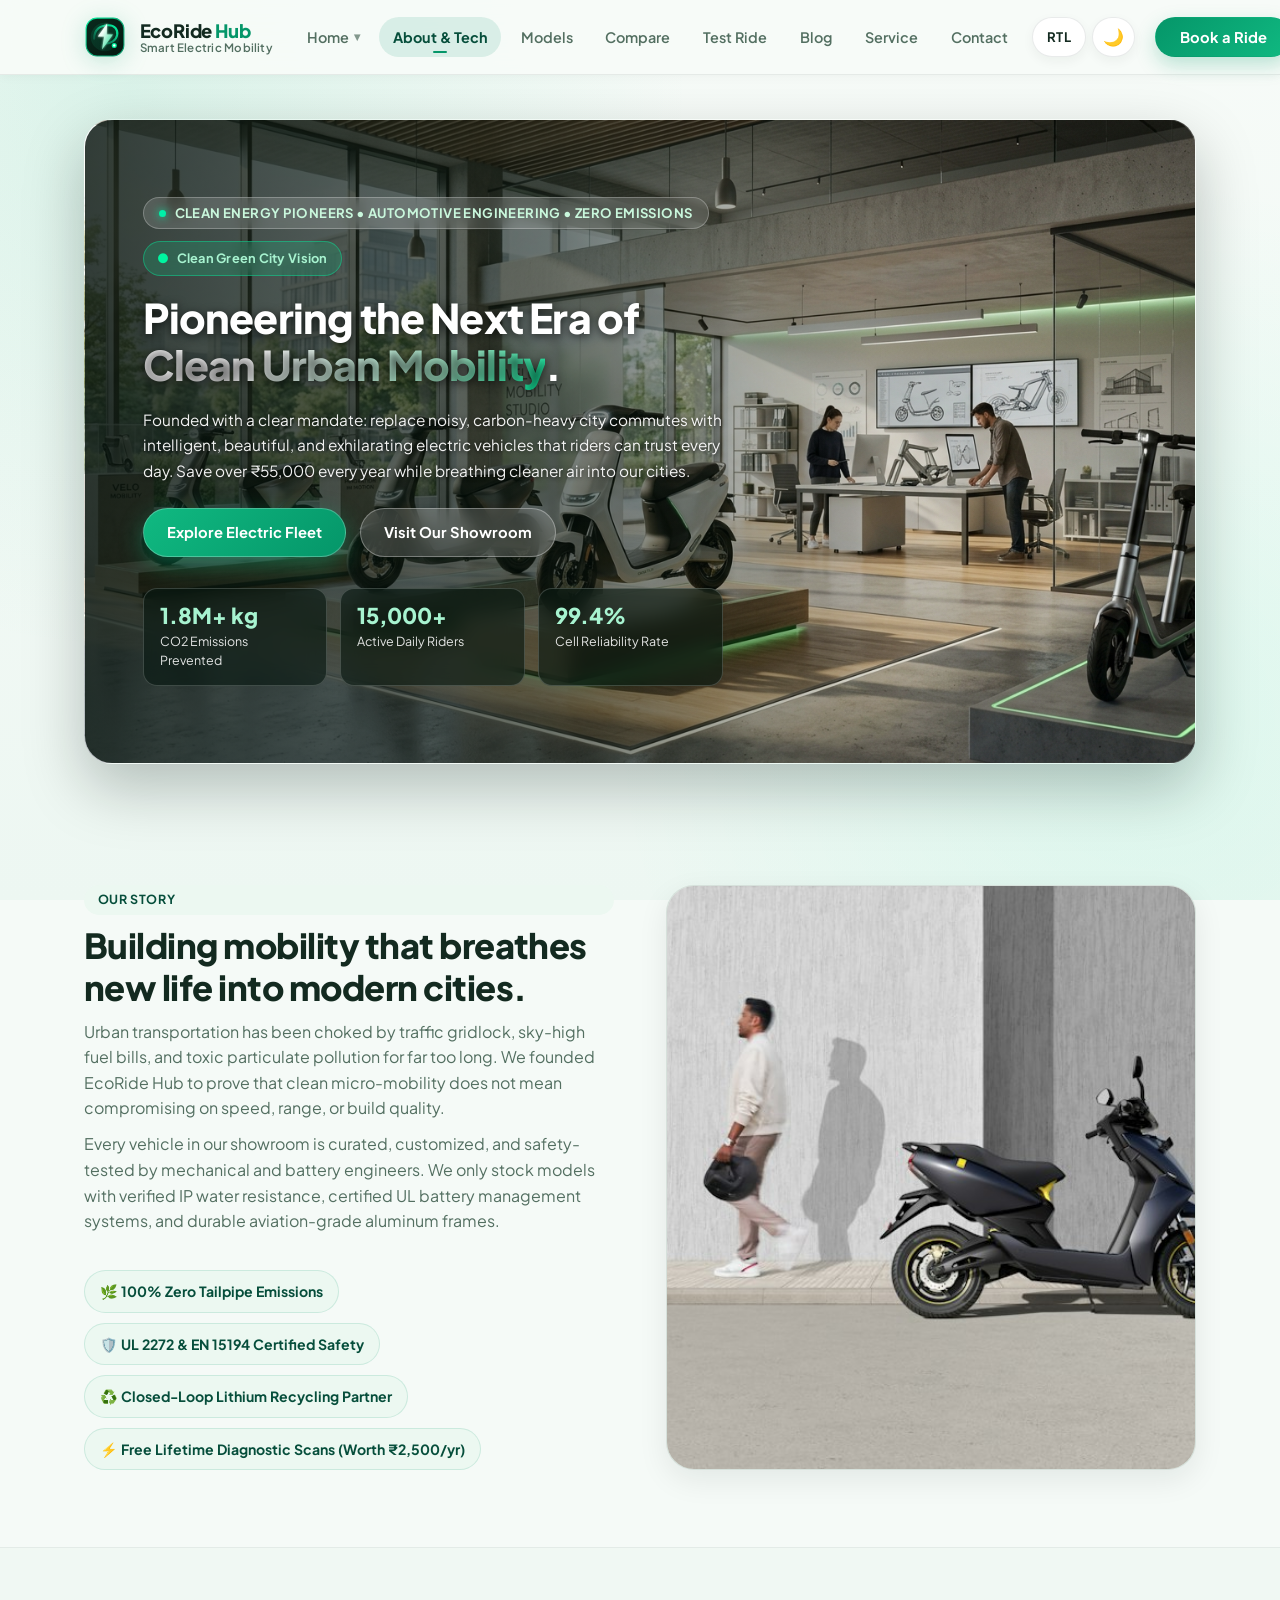
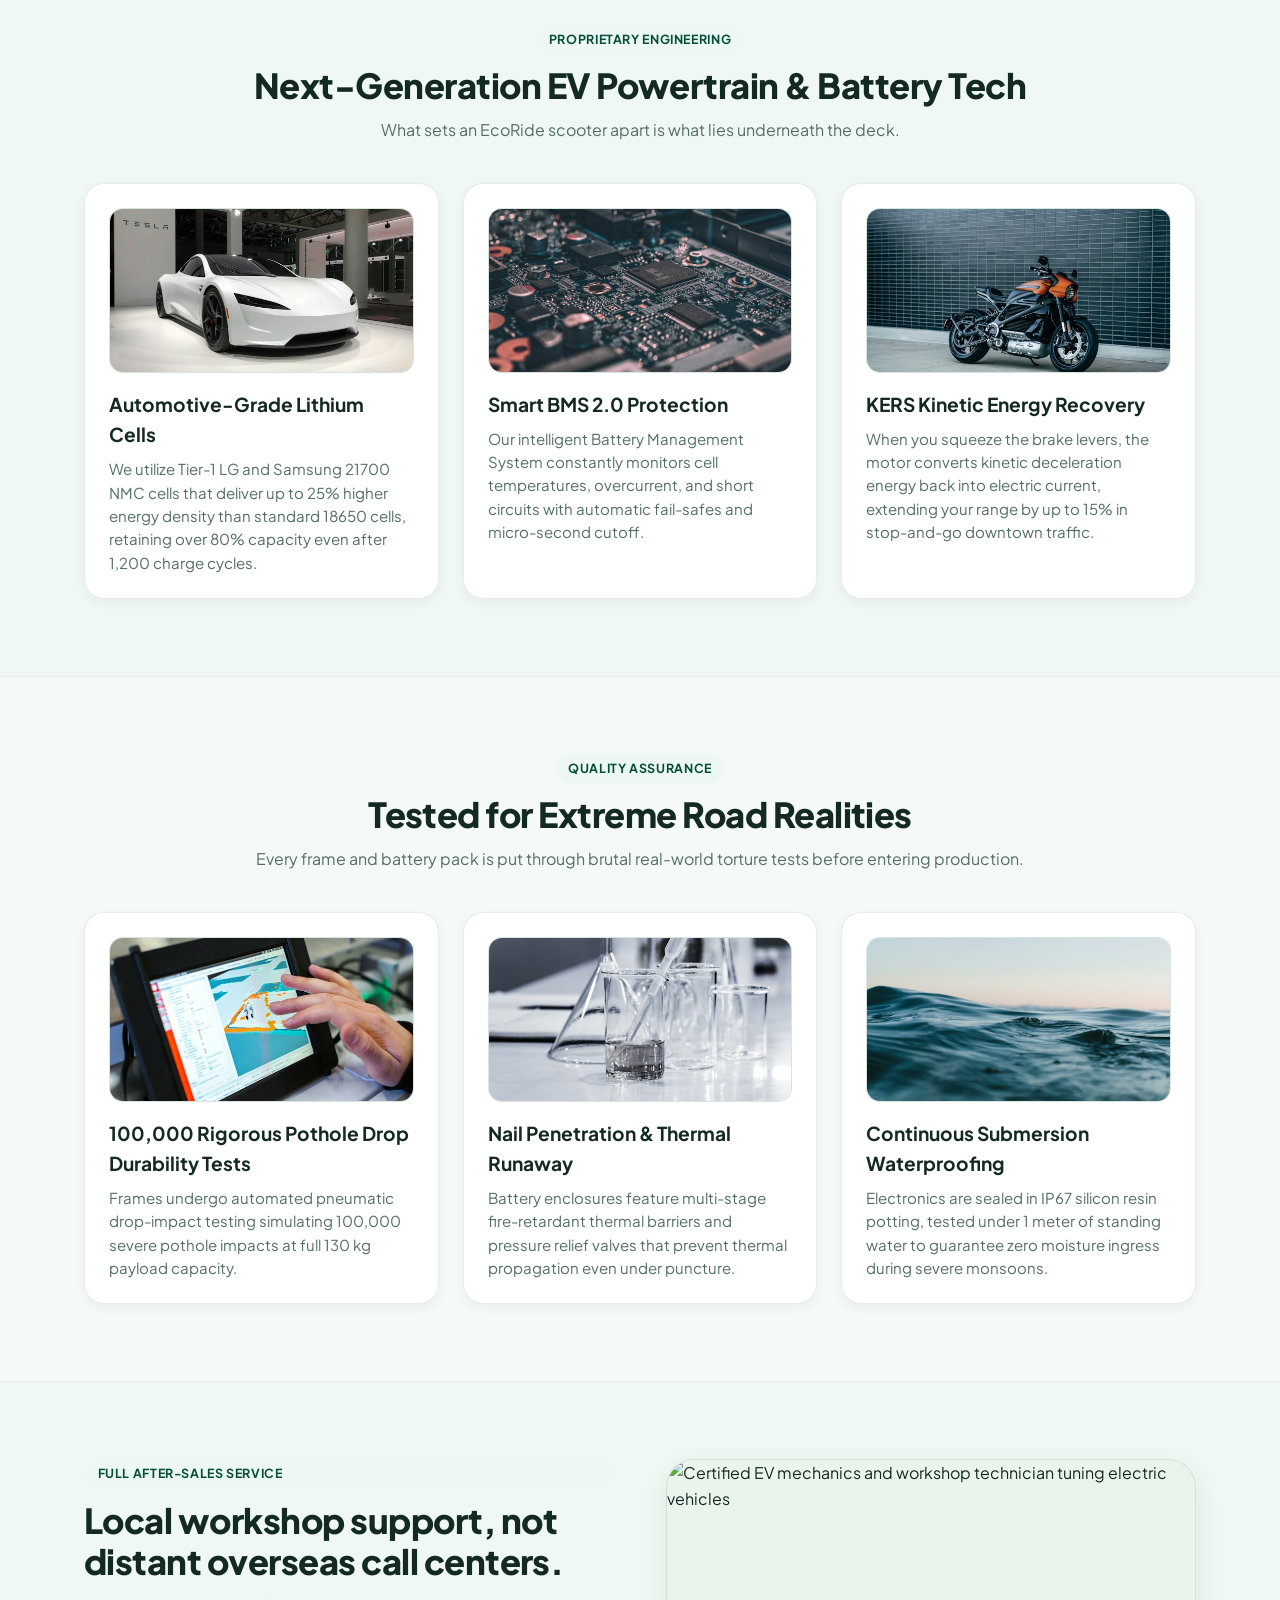
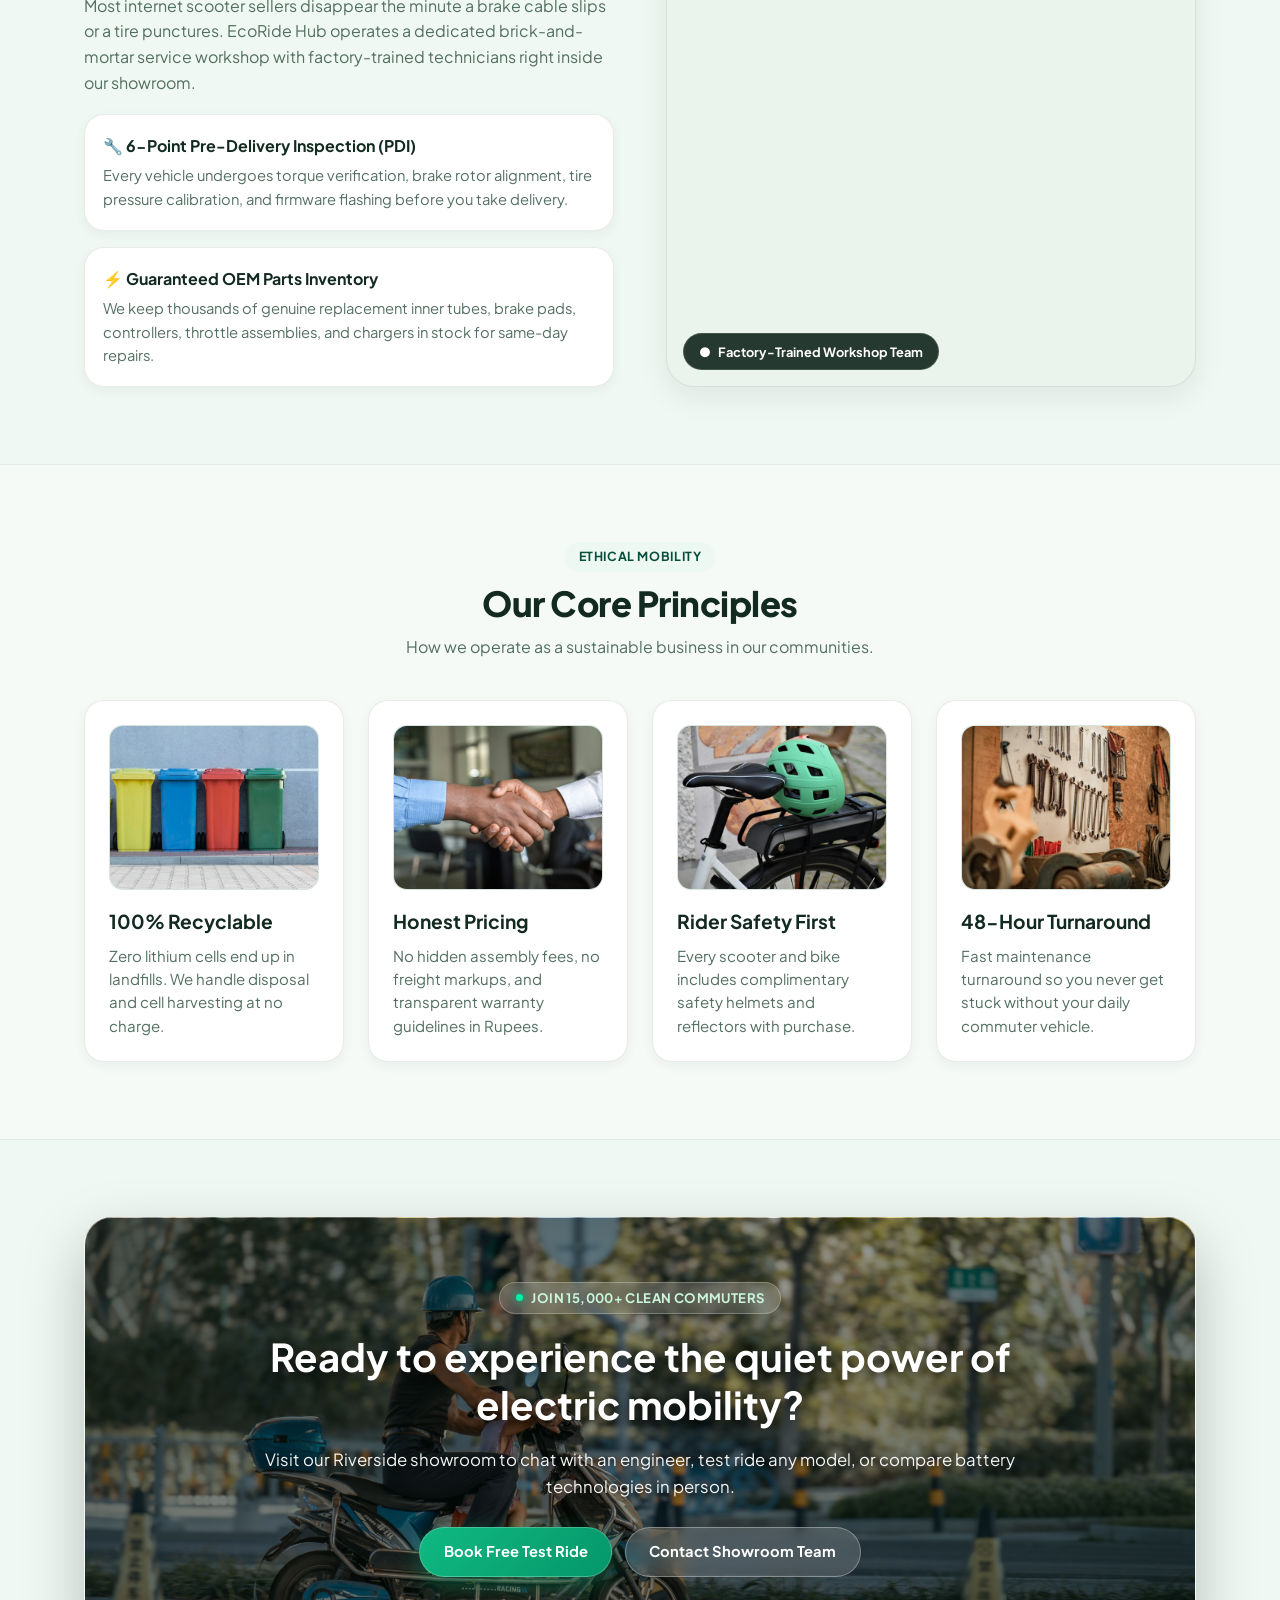
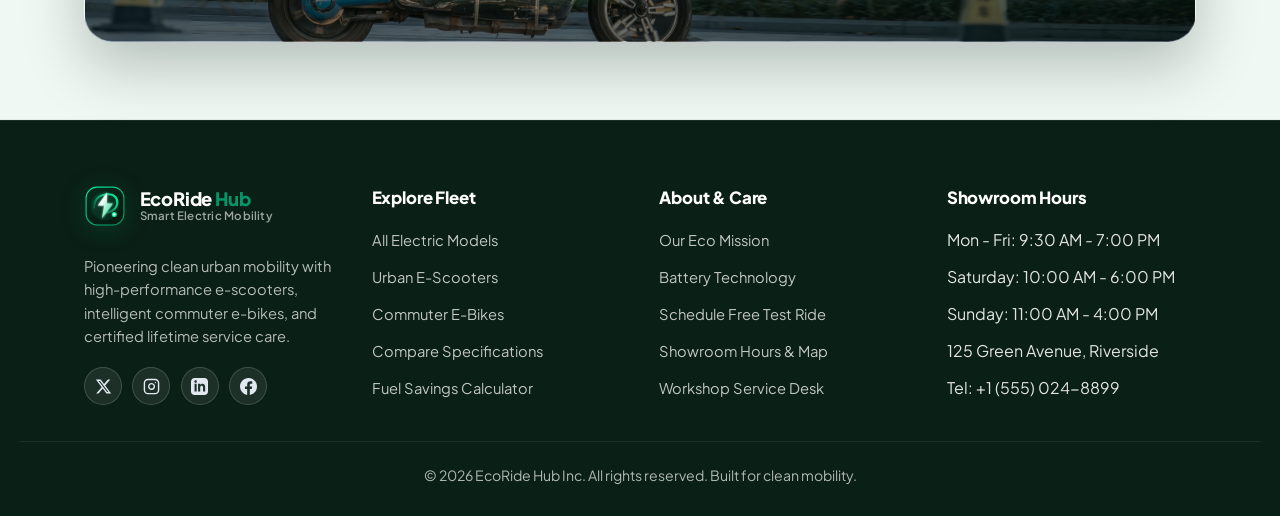
==== commit 486cce14: "first commit" ====
--- a/about.html
+++ b/about.html
@@ -58,10 +58,12 @@
               </a>
             </div>
           </div>
+          <a class="active" href="about.html">About &amp; Tech</a>
           <a href="products.html">Models</a>
           <a href="compare.html">Compare</a>
-          <a class="active" href="about.html">About &amp; Tech</a>
           <a href="booking.html">Test Ride</a>
+          <a href="blog.html">Blog</a>
+          <a href="service.html">Service</a>
           <a href="contact.html">Contact</a>
           <div class="nav-util-group">
             <button type="button" class="nav-btn-util" id="rtl-toggle" aria-label="Toggle RTL layout" title="Switch text direction (RTL / LTR)">
--- a/assets/css/styles.css
+++ b/assets/css/styles.css
@@ -3336,3 +3336,828 @@
   text-align: right;
 }
 
+
+/* =========================================================
+   BLOG & KNOWLEDGE HUB COMPONENTS
+   ========================================================= */
+.blog-card {
+  display: flex;
+  flex-direction: column;
+  height: 100%;
+  transition: transform 0.25s ease, box-shadow 0.25s ease;
+}
+
+.blog-card:hover {
+  transform: translateY(-4px);
+  box-shadow: var(--shadow-hover);
+}
+
+.blog-card .card-media-top {
+  position: relative;
+  height: 190px;
+  margin-bottom: 1.15rem;
+}
+
+.blog-badge-tag {
+  position: absolute;
+  top: 0.75rem;
+  left: 0.75rem;
+  background: rgba(16, 185, 129, 0.92);
+  color: #ffffff;
+  font-size: 0.75rem;
+  font-weight: 700;
+  text-transform: uppercase;
+  letter-spacing: 0.05em;
+  padding: 0.25rem 0.65rem;
+  border-radius: var(--radius-pill);
+  backdrop-filter: blur(4px);
+  z-index: 2;
+}
+
+.blog-meta {
+  display: flex;
+  align-items: center;
+  gap: 0.85rem;
+  font-size: 0.82rem;
+  color: var(--muted);
+  margin-bottom: 0.6rem;
+}
+
+.blog-card h3 {
+  font-size: 1.22rem;
+  font-weight: 700;
+  margin: 0 0 0.65rem;
+  line-height: 1.35;
+  color: var(--text);
+}
+
+.blog-card p {
+  font-size: 0.93rem;
+  line-height: 1.6;
+  color: var(--muted);
+  margin: 0 0 1.25rem;
+  flex: 1;
+}
+
+.blog-read-link {
+  display: inline-flex;
+  align-items: center;
+  gap: 0.4rem;
+  font-weight: 700;
+  font-size: 0.92rem;
+  color: var(--primary);
+  text-decoration: none;
+  transition: gap 0.2s ease, color 0.2s ease;
+}
+
+.blog-read-link:hover {
+  gap: 0.65rem;
+  color: var(--primary-dark);
+}
+
+.blog-title-link {
+  color: inherit;
+  text-decoration: none;
+  transition: color 0.2s ease;
+}
+
+.blog-title-link:hover {
+  color: var(--primary);
+}
+
+/* =========================================================
+   SINGLE BLOG ARTICLE PAGE COMPONENTS
+   ========================================================= */
+.article-header-section {
+  padding: 3rem 0 1.25rem;
+}
+
+.article-container {
+  max-width: 860px;
+  margin: 0 auto;
+}
+
+.article-breadcrumbs {
+  display: flex;
+  align-items: center;
+  flex-wrap: wrap;
+  gap: 0.5rem;
+  font-size: 0.88rem;
+  color: var(--muted);
+  margin-bottom: 1.5rem;
+}
+
+.article-breadcrumbs a {
+  color: var(--muted);
+  text-decoration: none;
+  transition: color 0.15s ease;
+}
+
+.article-breadcrumbs a:hover {
+  color: var(--primary);
+}
+
+.article-breadcrumbs .breadcrumb-sep {
+  opacity: 0.5;
+  font-size: 0.8rem;
+}
+
+.article-breadcrumbs .current {
+  color: var(--text);
+  font-weight: 600;
+}
+
+.article-header h1 {
+  font-size: clamp(1.85rem, 3.8vw, 2.75rem);
+  font-weight: 800;
+  line-height: 1.22;
+  margin: 0.75rem 0 1rem;
+  letter-spacing: -0.02em;
+}
+
+.article-subtitle {
+  font-size: clamp(1.05rem, 2vw, 1.25rem);
+  color: var(--muted);
+  line-height: 1.6;
+  margin: 0 0 1.5rem;
+}
+
+.article-meta-header {
+  display: flex;
+  align-items: center;
+  justify-content: space-between;
+  flex-wrap: wrap;
+  gap: 1.25rem;
+  padding-bottom: 1.5rem;
+  border-bottom: 1px solid var(--border);
+}
+
+.article-author-info {
+  display: flex;
+  align-items: center;
+  gap: 0.85rem;
+}
+
+.article-author-avatar {
+  width: 46px;
+  height: 46px;
+  border-radius: 50%;
+  background: var(--surface-alt);
+  border: 2px solid var(--primary);
+  display: flex;
+  align-items: center;
+  justify-content: center;
+  font-weight: 700;
+  color: var(--primary);
+  font-size: 0.95rem;
+  flex-shrink: 0;
+}
+
+.article-author-meta {
+  display: flex;
+  flex-direction: column;
+}
+
+.article-author-name {
+  font-weight: 700;
+  font-size: 0.95rem;
+  color: var(--text);
+}
+
+.article-author-role {
+  font-size: 0.8rem;
+  color: var(--muted);
+}
+
+.article-detail-meta {
+  display: flex;
+  align-items: center;
+  gap: 0.85rem;
+  font-size: 0.88rem;
+  color: var(--muted);
+}
+
+.article-hero-banner {
+  margin: 1.75rem 0 2.5rem;
+  border-radius: var(--radius-xl);
+  overflow: hidden;
+  border: 1px solid var(--border);
+  box-shadow: var(--shadow-md);
+  background: var(--surface);
+}
+
+.article-hero-banner img {
+  width: 100%;
+  max-height: 460px;
+  object-fit: cover;
+  display: block;
+}
+
+.article-hero-caption {
+  padding: 0.75rem 1.25rem;
+  font-size: 0.84rem;
+  color: var(--muted);
+  background: var(--surface-alt);
+  border-top: 1px solid var(--border);
+  font-style: italic;
+}
+
+.article-body {
+  font-size: 1.05rem;
+  line-height: 1.8;
+  color: var(--text);
+}
+
+.article-body h2 {
+  font-size: clamp(1.35rem, 2.5vw, 1.75rem);
+  font-weight: 800;
+  margin: 2.75rem 0 1rem;
+  color: var(--text);
+  line-height: 1.3;
+}
+
+.article-body h3 {
+  font-size: clamp(1.12rem, 2vw, 1.35rem);
+  font-weight: 700;
+  margin: 2rem 0 0.75rem;
+  color: var(--text);
+}
+
+.article-body p {
+  margin: 0 0 1.35rem;
+  color: var(--text);
+}
+
+.article-body ul, .article-body ol {
+  margin: 0 0 1.5rem 1.5rem;
+  padding: 0;
+}
+
+[dir="rtl"] .article-body ul, [dir="rtl"] .article-body ol {
+  margin: 0 1.5rem 1.5rem 0;
+}
+
+.article-body li {
+  margin-bottom: 0.65rem;
+  line-height: 1.7;
+}
+
+.article-takeaways-card {
+  background: rgba(16, 185, 129, 0.07);
+  border: 1px solid rgba(16, 185, 129, 0.28);
+  border-left: 4px solid var(--primary);
+  border-radius: var(--radius-md);
+  padding: 1.5rem 1.75rem;
+  margin: 2.25rem 0;
+}
+
+[dir="rtl"] .article-takeaways-card {
+  border-left: 1px solid rgba(16, 185, 129, 0.28);
+  border-right: 4px solid var(--primary);
+}
+
+.article-takeaways-card h4 {
+  margin: 0 0 0.75rem;
+  color: var(--primary);
+  font-size: 1.05rem;
+  font-weight: 800;
+  display: flex;
+  align-items: center;
+  gap: 0.5rem;
+}
+
+.article-takeaways-card ul {
+  margin: 0 0 0 1.25rem;
+  padding: 0;
+}
+
+[dir="rtl"] .article-takeaways-card ul {
+  margin: 0 1.25rem 0 0;
+}
+
+.article-takeaways-card li {
+  margin-bottom: 0.45rem;
+  font-size: 0.96rem;
+}
+
+.article-table-card {
+  margin: 2.25rem 0;
+  overflow-x: auto;
+  border-radius: var(--radius-md);
+  border: 1px solid var(--border);
+  background: var(--surface);
+  box-shadow: var(--shadow-sm);
+}
+
+.article-data-table {
+  width: 100%;
+  border-collapse: collapse;
+  font-size: 0.94rem;
+  text-align: left;
+}
+
+[dir="rtl"] .article-data-table {
+  text-align: right;
+}
+
+.article-data-table th {
+  background: var(--surface-alt);
+  padding: 0.85rem 1.15rem;
+  font-weight: 700;
+  border-bottom: 1px solid var(--border);
+  color: var(--text);
+  white-space: nowrap;
+}
+
+.article-data-table td {
+  padding: 0.85rem 1.15rem;
+  border-bottom: 1px solid var(--border);
+  color: var(--text);
+}
+
+.article-data-table tr:last-child td {
+  border-bottom: none;
+}
+
+.article-data-table tr:hover td {
+  background: rgba(16, 185, 129, 0.04);
+}
+
+.article-callout-quote {
+  padding: 1.5rem 1.75rem;
+  margin: 2.25rem 0;
+  border-left: 4px solid var(--accent);
+  background: var(--surface-alt);
+  border-radius: 0 var(--radius-md) var(--radius-md) 0;
+  font-style: italic;
+  font-size: 1.05rem;
+}
+
+[dir="rtl"] .article-callout-quote {
+  border-left: none;
+  border-right: 4px solid var(--accent);
+  border-radius: var(--radius-md) 0 0 var(--radius-md);
+}
+
+.article-author-box {
+  display: flex;
+  align-items: center;
+  gap: 1.25rem;
+  padding: 1.5rem;
+  background: var(--surface);
+  border: 1px solid var(--border);
+  border-radius: var(--radius-lg);
+  margin: 3rem 0 2rem;
+  box-shadow: var(--shadow-sm);
+}
+
+.article-author-box-avatar {
+  width: 60px;
+  height: 60px;
+  border-radius: 50%;
+  background: linear-gradient(135deg, var(--primary), var(--primary-dark));
+  color: #fff;
+  display: flex;
+  align-items: center;
+  justify-content: center;
+  font-size: 1.35rem;
+  font-weight: 800;
+  flex-shrink: 0;
+}
+
+.article-author-box-content h4 {
+  margin: 0 0 0.25rem;
+  font-size: 1.05rem;
+  font-weight: 700;
+  color: var(--text);
+}
+
+.article-author-box-content p {
+  margin: 0;
+  font-size: 0.88rem;
+  color: var(--muted);
+  line-height: 1.55;
+}
+
+.article-footer-nav {
+  display: flex;
+  align-items: center;
+  justify-content: space-between;
+  flex-wrap: wrap;
+  gap: 1rem;
+  padding: 1.75rem 0;
+  border-top: 1px solid var(--border);
+  border-bottom: 1px solid var(--border);
+  margin-top: 2.5rem;
+}
+
+.article-btn-back {
+  display: inline-flex;
+  align-items: center;
+  gap: 0.5rem;
+  padding: 0.65rem 1.25rem;
+  border-radius: var(--radius-pill);
+  background: var(--surface);
+  border: 1.5px solid var(--border);
+  color: var(--text);
+  font-weight: 700;
+  font-size: 0.92rem;
+  text-decoration: none;
+  transition: all 0.2s ease;
+}
+
+.article-btn-back:hover {
+  border-color: var(--primary);
+  color: var(--primary);
+  transform: translateX(-3px);
+}
+
+[dir="rtl"] .article-btn-back:hover {
+  transform: translateX(3px);
+}
+
+.article-btn-action {
+  display: inline-flex;
+  align-items: center;
+  gap: 0.5rem;
+  padding: 0.65rem 1.25rem;
+  border-radius: var(--radius-pill);
+  background: var(--primary);
+  color: #ffffff;
+  font-weight: 700;
+  font-size: 0.92rem;
+  text-decoration: none;
+  box-shadow: 0 4px 12px rgba(16, 185, 129, 0.3);
+  transition: all 0.2s ease;
+}
+
+.article-btn-action:hover {
+  background: var(--primary-dark);
+  transform: translateY(-2px);
+}
+
+@media (max-width: 640px) {
+  .article-header h1 {
+    font-size: 1.65rem;
+  }
+  .article-meta-header {
+    flex-direction: column;
+    align-items: flex-start;
+  }
+  .article-detail-meta {
+    margin-left: 0;
+  }
+  .article-hero-banner img {
+    max-height: 260px;
+  }
+  .article-footer-nav {
+    flex-direction: column;
+    align-items: stretch;
+  }
+  .article-btn-back, .article-btn-action {
+    justify-content: center;
+  }
+}
+
+
+/* =========================================================
+   SERVICE & WORKSHOP COMPONENTS
+   ========================================================= */
+.service-plan-card {
+  display: flex;
+  flex-direction: column;
+  height: 100%;
+  position: relative;
+  transition: transform 0.25s ease, box-shadow 0.25s ease;
+}
+
+.service-plan-card.featured {
+  border: 2px solid var(--primary);
+  box-shadow: 0 12px 28px rgba(16, 185, 129, 0.18);
+}
+
+.plan-popular-tag {
+  position: absolute;
+  top: -12px;
+  left: 50%;
+  transform: translateX(-50%);
+  background: var(--primary);
+  color: #fff;
+  font-size: 0.75rem;
+  font-weight: 700;
+  text-transform: uppercase;
+  letter-spacing: 0.06em;
+  padding: 0.25rem 0.85rem;
+  border-radius: var(--radius-pill);
+  box-shadow: 0 4px 10px rgba(16, 185, 129, 0.35);
+}
+
+.plan-price-header {
+  margin-bottom: 1.25rem;
+  padding-bottom: 1.25rem;
+  border-bottom: 1px solid var(--border);
+}
+
+.plan-price-header h3 {
+  margin: 0 0 0.4rem;
+  font-size: 1.25rem;
+  font-weight: 700;
+}
+
+.plan-price-amount {
+  font-size: 2.25rem;
+  font-weight: 800;
+  color: var(--text);
+  line-height: 1.1;
+}
+
+.plan-price-amount span {
+  font-size: 0.95rem;
+  font-weight: 500;
+  color: var(--muted);
+}
+
+.service-features-list {
+  list-style: none;
+  padding: 0;
+  margin: 0 0 1.5rem;
+  display: flex;
+  flex-direction: column;
+  gap: 0.75rem;
+  flex: 1;
+}
+
+.service-features-list li {
+  display: flex;
+  align-items: flex-start;
+  gap: 0.6rem;
+  font-size: 0.92rem;
+  color: var(--text);
+  line-height: 1.45;
+}
+
+.service-features-list li::before {
+  content: "✓";
+  color: var(--primary);
+  font-weight: 800;
+  font-size: 1rem;
+  flex-shrink: 0;
+}
+
+.service-rsa-banner {
+  background: linear-gradient(135deg, #062317 0%, #064e3b 100%);
+  color: #fff;
+  border-radius: var(--radius-xl);
+  padding: clamp(2rem, 4vw, 3.25rem);
+  border: 1.5px solid rgba(16, 185, 129, 0.45);
+  box-shadow: 0 20px 40px rgba(0, 0, 0, 0.25);
+  position: relative;
+  overflow: hidden;
+}
+
+[data-theme="dark"] .service-rsa-banner {
+  background: linear-gradient(135deg, #04160e 0%, #022f21 100%);
+  border-color: rgba(16, 185, 129, 0.35);
+}
+
+.service-rsa-banner::before {
+  content: "";
+  position: absolute;
+  top: -80px;
+  right: -80px;
+  width: 260px;
+  height: 260px;
+  background: radial-gradient(circle, rgba(16, 185, 129, 0.22) 0%, transparent 70%);
+  pointer-events: none;
+}
+
+[dir="rtl"] .service-rsa-banner::before {
+  right: auto;
+  left: -80px;
+}
+
+.rsa-header-split {
+  display: grid;
+  grid-template-columns: 1.25fr 0.95fr;
+  gap: 2.5rem;
+  align-items: center;
+  margin-bottom: 2.25rem;
+  padding-bottom: 2.25rem;
+  border-bottom: 1px solid rgba(255, 255, 255, 0.14);
+}
+
+.rsa-intro-col h2 {
+  color: #ffffff;
+  margin: 0.75rem 0 0.85rem;
+  font-size: clamp(1.6rem, 2.8vw, 2.25rem);
+  line-height: 1.25;
+  font-weight: 800;
+}
+
+.rsa-intro-col p {
+  color: #d1fae5;
+  margin: 0 0 1.25rem;
+  line-height: 1.65;
+  font-size: 1rem;
+  max-width: 580px;
+}
+
+.rsa-pills-row {
+  display: flex;
+  flex-wrap: wrap;
+  gap: 0.65rem;
+}
+
+.rsa-pill {
+  display: inline-flex;
+  align-items: center;
+  gap: 0.4rem;
+  padding: 0.35rem 0.85rem;
+  background: rgba(255, 255, 255, 0.08);
+  border: 1px solid rgba(255, 255, 255, 0.16);
+  border-radius: var(--radius-pill);
+  font-size: 0.82rem;
+  color: #e2e8f0;
+  font-weight: 600;
+}
+
+.rsa-action-card {
+  background: rgba(4, 30, 20, 0.7);
+  border: 1.5px solid rgba(16, 185, 129, 0.4);
+  border-radius: var(--radius-lg);
+  padding: 1.65rem;
+  display: flex;
+  flex-direction: column;
+  gap: 0.95rem;
+  box-shadow: 0 10px 24px rgba(0, 0, 0, 0.25);
+  backdrop-filter: blur(8px);
+}
+
+.rsa-action-title {
+  display: flex;
+  align-items: center;
+  justify-content: space-between;
+  gap: 0.5rem;
+}
+
+.rsa-action-title h4 {
+  margin: 0;
+  color: #ffffff;
+  font-size: 1.05rem;
+  font-weight: 700;
+}
+
+.rsa-live-status {
+  display: inline-flex;
+  align-items: center;
+  gap: 0.35rem;
+  font-size: 0.78rem;
+  font-weight: 700;
+  color: #34d399;
+  background: rgba(16, 185, 129, 0.18);
+  padding: 0.25rem 0.65rem;
+  border-radius: var(--radius-pill);
+  border: 1px solid rgba(52, 211, 153, 0.35);
+}
+
+.rsa-live-dot {
+  width: 7px;
+  height: 7px;
+  background: #10b981;
+  border-radius: 50%;
+  box-shadow: 0 0 8px #10b981;
+  animation: rsaPulse 1.8s infinite;
+}
+
+@keyframes rsaPulse {
+  0% { opacity: 1; transform: scale(1); }
+  50% { opacity: 0.4; transform: scale(0.85); }
+  100% { opacity: 1; transform: scale(1); }
+}
+
+.rsa-buttons-group {
+  display: flex;
+  flex-direction: column;
+  gap: 0.65rem;
+}
+
+.rsa-phone-badge {
+  display: flex;
+  align-items: center;
+  justify-content: center;
+  gap: 0.6rem;
+  background: #10b981;
+  color: #ffffff;
+  font-size: 1.12rem;
+  font-weight: 800;
+  padding: 0.85rem 1.4rem;
+  border-radius: var(--radius-pill);
+  text-decoration: none;
+  box-shadow: 0 6px 18px rgba(16, 185, 129, 0.45);
+  transition: transform 0.2s ease, background 0.2s ease, box-shadow 0.2s ease;
+  letter-spacing: 0.02em;
+}
+
+.rsa-phone-badge:hover {
+  background: #059669;
+  transform: translateY(-2px);
+  box-shadow: 0 10px 24px rgba(16, 185, 129, 0.55);
+}
+
+.rsa-whatsapp-btn {
+  display: flex;
+  align-items: center;
+  justify-content: center;
+  gap: 0.5rem;
+  background: rgba(255, 255, 255, 0.1);
+  color: #ffffff;
+  border: 1px solid rgba(255, 255, 255, 0.25);
+  font-size: 0.92rem;
+  font-weight: 700;
+  padding: 0.65rem 1.25rem;
+  border-radius: var(--radius-pill);
+  text-decoration: none;
+  transition: all 0.2s ease;
+}
+
+.rsa-whatsapp-btn:hover {
+  background: rgba(255, 255, 255, 0.18);
+  border-color: rgba(255, 255, 255, 0.45);
+  transform: translateY(-2px);
+}
+
+.rsa-action-meta {
+  font-size: 0.82rem;
+  color: rgba(255, 255, 255, 0.72);
+  text-align: center;
+  margin: 0;
+  line-height: 1.45;
+}
+
+.rsa-services-grid {
+  display: grid;
+  grid-template-columns: repeat(4, minmax(0, 1fr));
+  gap: 1.25rem;
+}
+
+.rsa-service-item {
+  background: rgba(255, 255, 255, 0.06);
+  border: 1px solid rgba(255, 255, 255, 0.12);
+  border-radius: var(--radius-md);
+  padding: 1.25rem 1.15rem;
+  transition: background 0.2s ease, transform 0.2s ease, border-color 0.2s ease;
+}
+
+.rsa-service-item:hover {
+  background: rgba(255, 255, 255, 0.1);
+  border-color: rgba(16, 185, 129, 0.5);
+  transform: translateY(-3px);
+}
+
+.rsa-service-icon {
+  width: 42px;
+  height: 42px;
+  border-radius: 50%;
+  background: rgba(16, 185, 129, 0.22);
+  border: 1px solid rgba(16, 185, 129, 0.4);
+  color: #34d399;
+  display: flex;
+  align-items: center;
+  justify-content: center;
+  font-size: 1.25rem;
+  margin-bottom: 0.85rem;
+}
+
+.rsa-service-item h4 {
+  margin: 0 0 0.4rem;
+  font-size: 0.98rem;
+  font-weight: 700;
+  color: #ffffff;
+}
+
+.rsa-service-item p {
+  margin: 0;
+  font-size: 0.84rem;
+  color: #cbd5e1;
+  line-height: 1.5;
+}
+
+@media (max-width: 960px) {
+  .rsa-header-split {
+    grid-template-columns: 1fr;
+    gap: 1.75rem;
+  }
+  .rsa-services-grid {
+    grid-template-columns: repeat(2, minmax(0, 1fr));
+  }
+}
+
+@media (max-width: 600px) {
+  .rsa-services-grid {
+    grid-template-columns: 1fr;
+  }
+  .rsa-pills-row {
+    flex-direction: column;
+    align-items: flex-start;
+  }
+}
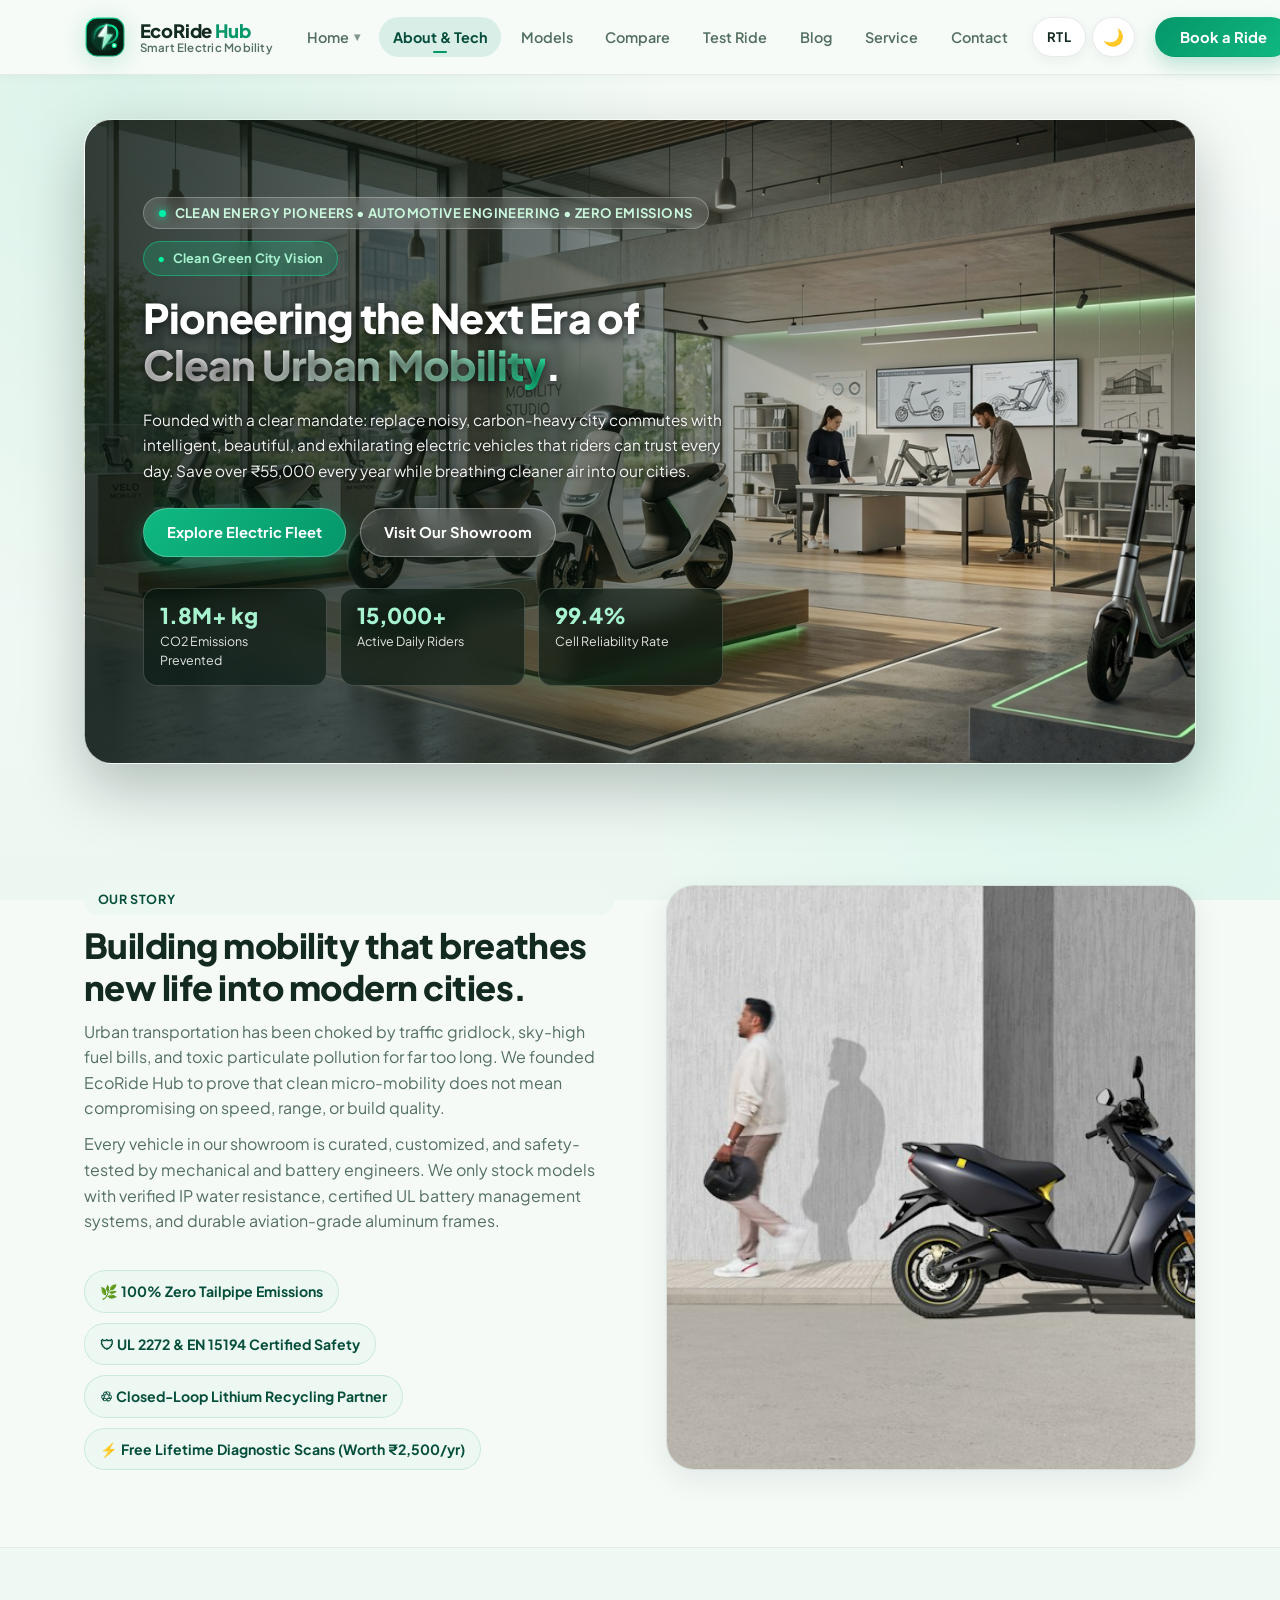
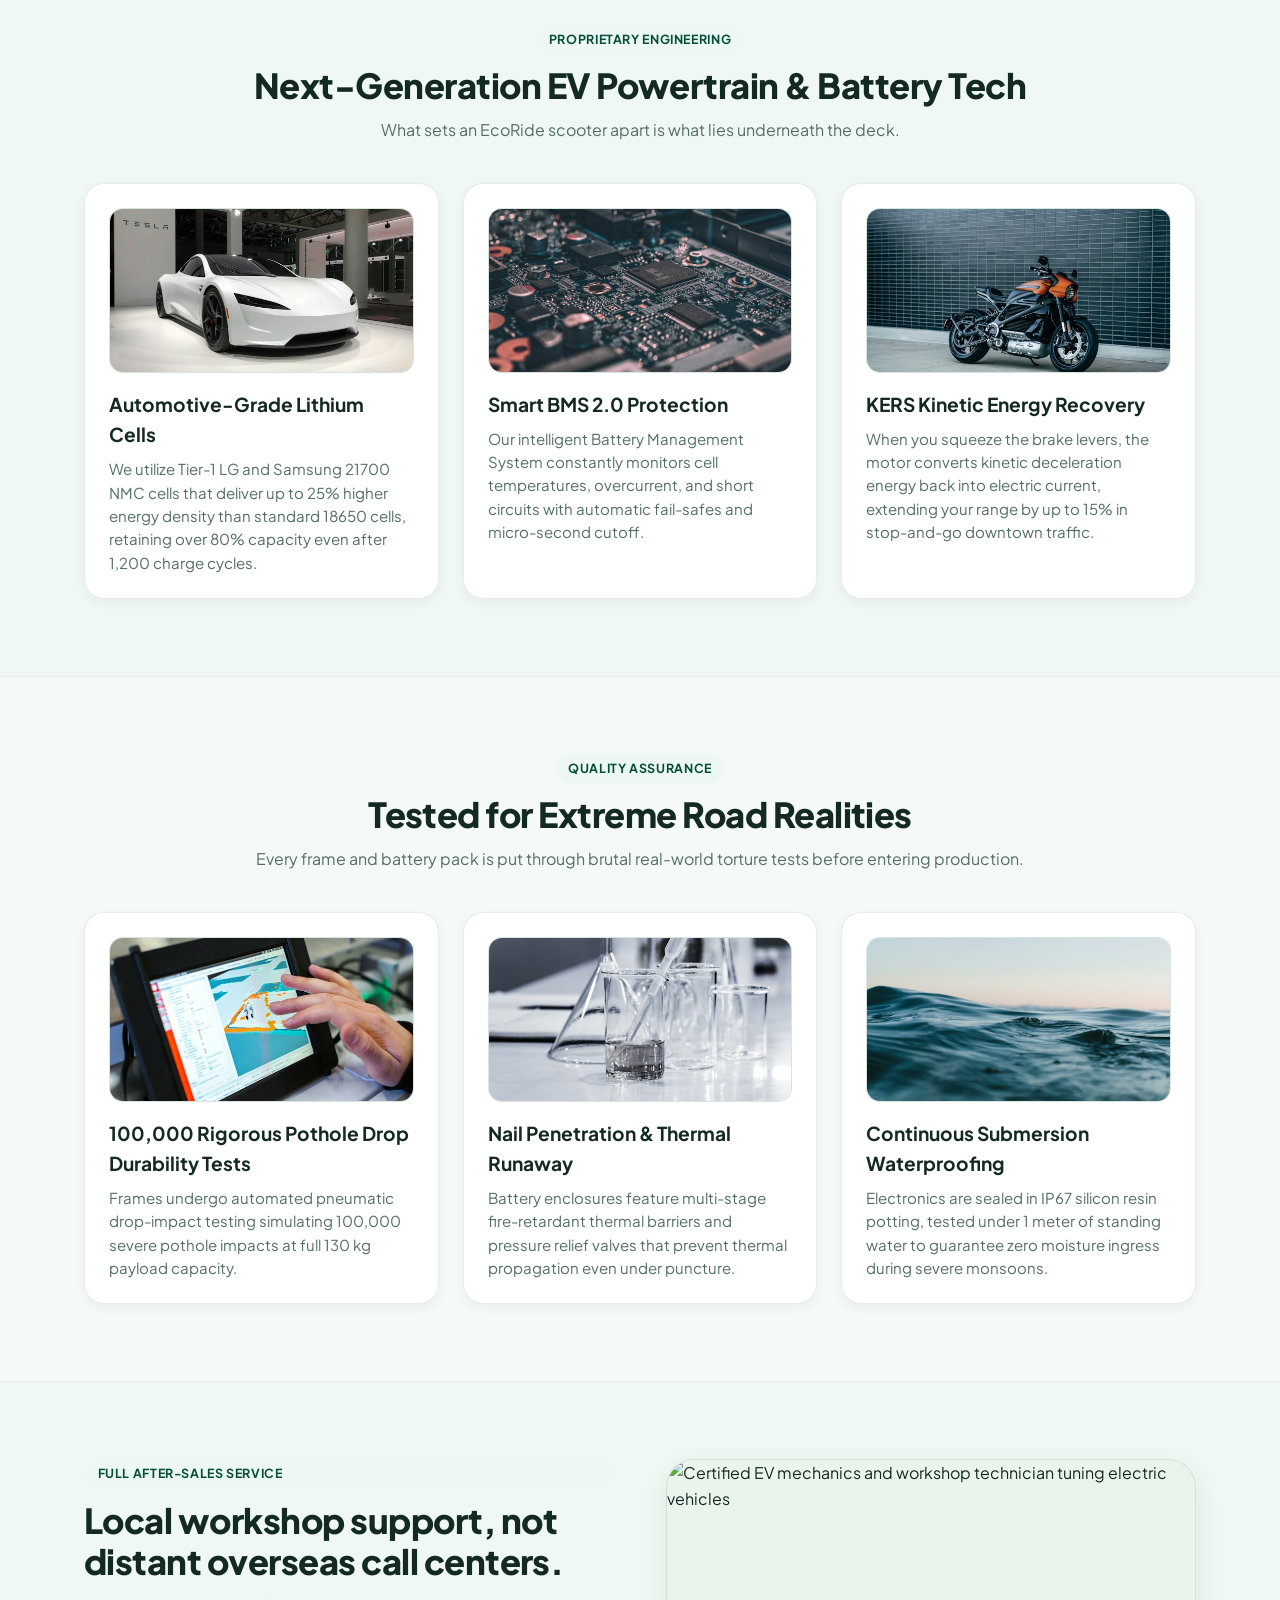
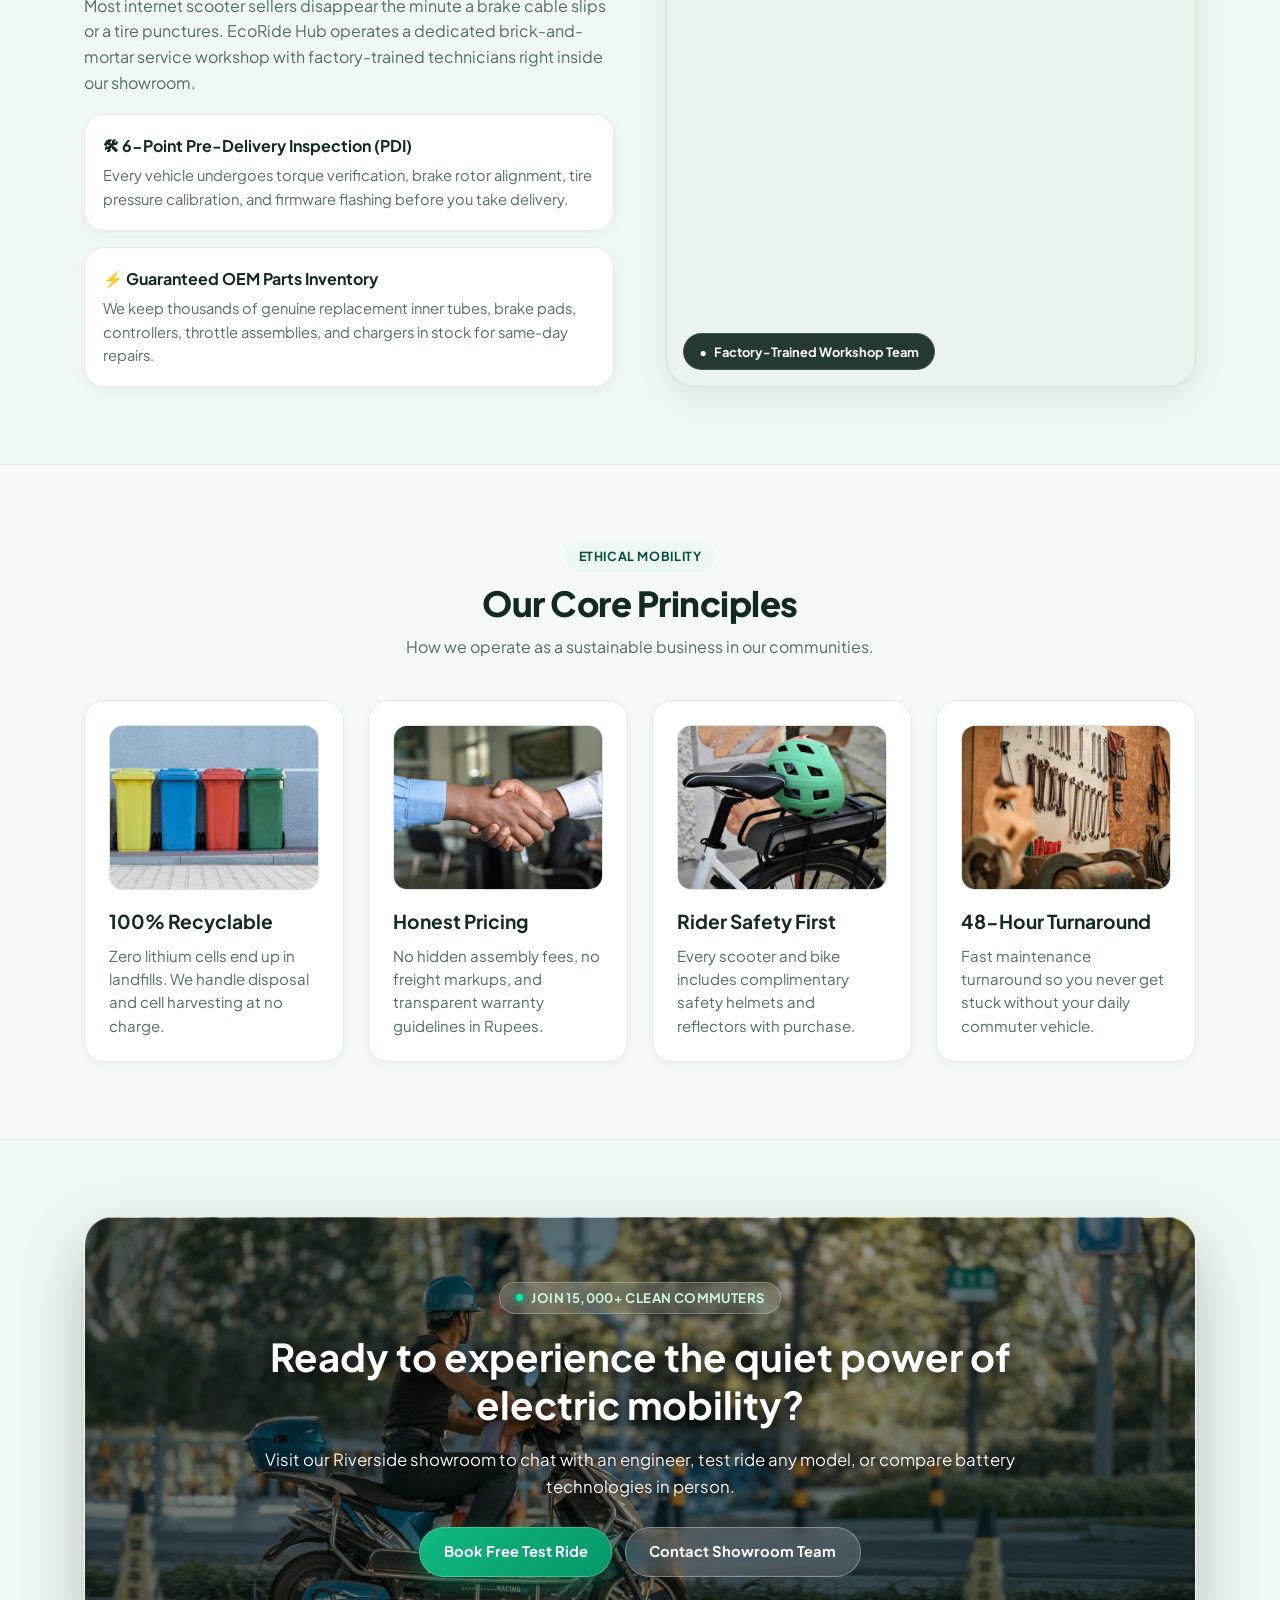
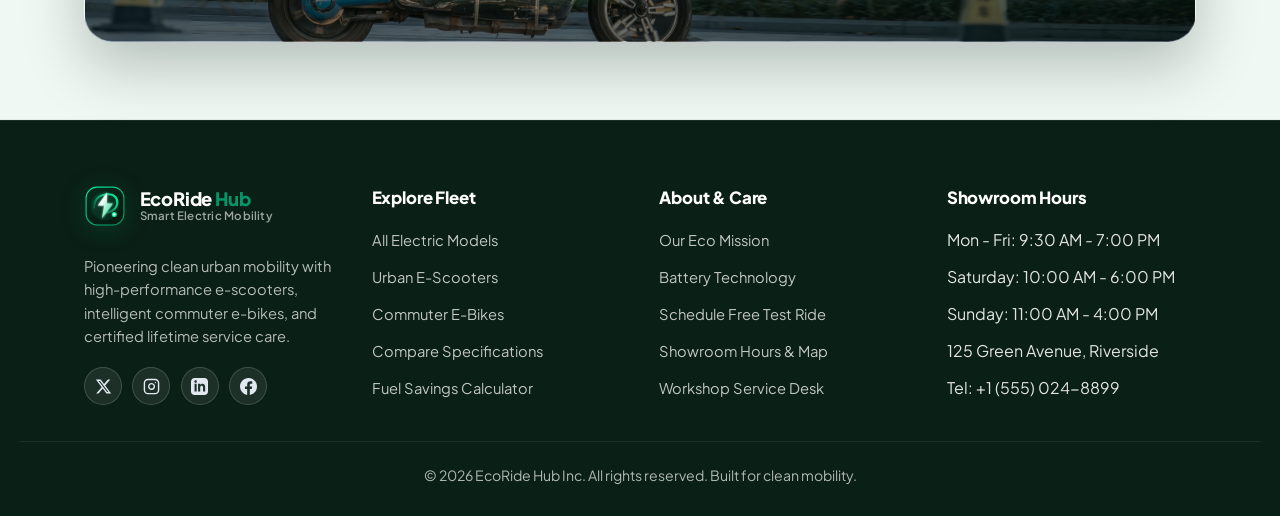
==== commit 2eaebef7: "first commit" ====
--- a/about.html
+++ b/about.html
@@ -39,19 +39,19 @@
           <div class="nav-dropdown" data-nav-dropdown>
             <button type="button" class="nav-dropdown-toggle" aria-expanded="false" aria-haspopup="true" data-dropdown-toggle>
               <span>Home</span>
-              <span class="dropdown-arrow">▾</span>
+              <span class="dropdown-arrow">&#9662;</span>
             </button>
             <div class="nav-dropdown-menu" role="menu">
               <a href="index.html" class="nav-dropdown-item" role="menuitem">
                 <div class="dropdown-item-header">
-                  <span class="dropdown-item-title">Home 1 — Urban Commuters</span>
+                  <span class="dropdown-item-title">Home 1 &mdash; Urban Commuters</span>
                   <span class="dropdown-item-tag">Flagship</span>
                 </div>
                 <p class="dropdown-item-desc">Smart cockpit display, daily commuter fleet &amp; specs</p>
               </a>
               <a href="home-2.html" class="nav-dropdown-item" role="menuitem">
                 <div class="dropdown-item-header">
-                  <span class="dropdown-item-title">Home 2 — Hyper Performance</span>
+                  <span class="dropdown-item-title">Home 2 &mdash; Hyper Performance</span>
                   <span class="dropdown-item-tag tag-hyper">New</span>
                 </div>
                 <p class="dropdown-item-desc">Dual-motor power, fast charging hubs &amp; 2026 fleet</p>
@@ -70,7 +70,7 @@
               <span class="util-text" id="rtl-text">RTL</span>
             </button>
             <button type="button" class="nav-btn-util" id="theme-toggle" aria-label="Toggle dark/light theme" title="Toggle dark / light theme">
-              <span class="theme-icon" id="theme-icon">🌙</span>
+              <span class="theme-icon" id="theme-icon">&#127769;</span>
             </button>
           </div>
         </nav>
@@ -95,12 +95,12 @@
               <div class="hero-badge-row">
                 <span class="eyebrow">
                   <span class="eyebrow-dot"></span>
-                  Clean Energy Pioneers • Automotive Engineering • Zero Emissions
+                  Clean Energy Pioneers &bull; Automotive Engineering &bull; Zero Emissions
                 </span>
-                <span class="hero-status-pill"><span>●</span> Clean Green City Vision</span>
+                <span class="hero-status-pill"><span>&bull;</span> Clean Green City Vision</span>
               </div>
               <h1>Pioneering the Next Era of <span class="gradient-text">Clean Urban Mobility</span>.</h1>
-              <p>Founded with a clear mandate: replace noisy, carbon-heavy city commutes with intelligent, beautiful, and exhilarating electric vehicles that riders can trust every day. Save over ₹55,000 every year while breathing cleaner air into our cities.</p>
+              <p>Founded with a clear mandate: replace noisy, carbon-heavy city commutes with intelligent, beautiful, and exhilarating electric vehicles that riders can trust every day. Save over &#8377;55,000 every year while breathing cleaner air into our cities.</p>
               <div class="hero-actions">
                 <a class="button" href="products.html">Explore Electric Fleet</a>
                 <a class="button-secondary" href="booking.html">Visit Our Showroom</a>
@@ -135,10 +135,10 @@
               <p>Every vehicle in our showroom is curated, customized, and safety-tested by mechanical and battery engineers. We only stock models with verified IP water resistance, certified UL battery management systems, and durable aviation-grade aluminum frames.</p>
             </div>
             <ul class="pill-list">
-              <li>🌿 100% Zero Tailpipe Emissions</li>
-              <li>🛡️ UL 2272 &amp; EN 15194 Certified Safety</li>
-              <li>♻️ Closed-Loop Lithium Recycling Partner</li>
-              <li>⚡ Free Lifetime Diagnostic Scans (Worth ₹2,500/yr)</li>
+              <li>&#127807; 100% Zero Tailpipe Emissions</li>
+              <li>&#128737; UL 2272 &amp; EN 15194 Certified Safety</li>
+              <li>&#9842; Closed-Loop Lithium Recycling Partner</li>
+              <li>&#9889; Free Lifetime Diagnostic Scans (Worth &#8377;2,500/yr)</li>
             </ul>
           </div>
           <div class="media-frame media-frame-tall">
@@ -230,11 +230,11 @@
             </div>
             <div class="grid" style="gap: 1rem;">
               <div class="card" style="padding: 1.15rem;">
-                <h4 style="margin: 0 0 0.35rem; color: var(--text);">🔧 6-Point Pre-Delivery Inspection (PDI)</h4>
+                <h4 style="margin: 0 0 0.35rem; color: var(--text);">&#128736; 6-Point Pre-Delivery Inspection (PDI)</h4>
                 <p style="margin: 0; color: var(--muted); font-size: 0.92rem;">Every vehicle undergoes torque verification, brake rotor alignment, tire pressure calibration, and firmware flashing before you take delivery.</p>
               </div>
               <div class="card" style="padding: 1.15rem;">
-                <h4 style="margin: 0 0 0.35rem; color: var(--text);">⚡ Guaranteed OEM Parts Inventory</h4>
+                <h4 style="margin: 0 0 0.35rem; color: var(--text);">&#9889; Guaranteed OEM Parts Inventory</h4>
                 <p style="margin: 0; color: var(--muted); font-size: 0.92rem;">We keep thousands of genuine replacement inner tubes, brake pads, controllers, throttle assemblies, and chargers in stock for same-day repairs.</p>
               </div>
             </div>
@@ -242,7 +242,7 @@
           <div class="media-frame media-frame-tall">
             <img src="assets/images/section-service.jpg" alt="Certified EV mechanics and workshop technician tuning electric vehicles">
             <div class="media-badge">
-              <span>●</span> Factory-Trained Workshop Team
+              <span>&bull;</span> Factory-Trained Workshop Team
             </div>
           </div>
         </div>
--- a/assets/css/styles.css
+++ b/assets/css/styles.css
@@ -1479,12 +1479,17 @@
 .custom-select-box {
   position: relative;
   width: 100%;
+  max-width: 100%;
+  min-width: 0;
+  box-sizing: border-box;
 }
 
 .custom-select-trigger {
   width: 100%;
+  max-width: 100%;
+  min-width: 0;
   min-height: 48px;
-  padding: 0.85rem 1.15rem;
+  padding: 0.8rem 1.05rem;
   border-radius: var(--radius-md);
   border: 1.5px solid var(--border);
   background: var(--surface);
@@ -1492,14 +1497,16 @@
   display: flex;
   align-items: center;
   justify-content: space-between;
-  gap: 0.75rem;
-  font-size: 0.95rem;
+  gap: 0.5rem;
+  font-size: 0.93rem;
   font-family: inherit;
   font-weight: 500;
   cursor: pointer;
   text-align: left;
   transition: border-color 0.2s ease, box-shadow 0.2s ease;
   box-shadow: var(--shadow-sm);
+  box-sizing: border-box;
+  overflow: hidden;
 }
 
 .custom-select-trigger:hover,
@@ -1512,11 +1519,18 @@
 }
 
 .custom-select-label {
-  flex: 1;
-  white-space: nowrap;
+  flex: 1 1 0%;
+  min-width: 0;
+  max-width: 100%;
+  display: -webkit-box;
+  -webkit-line-clamp: 2;
+  -webkit-box-orient: vertical;
   overflow: hidden;
   text-overflow: ellipsis;
+  word-break: break-word;
+  line-height: 1.35;
   color: var(--text);
+  text-align: left;
 }
 
 .custom-select-arrow {
@@ -1524,6 +1538,7 @@
   color: var(--muted);
   transition: transform 0.2s ease, color 0.2s ease;
   flex-shrink: 0;
+  margin-left: 0.4rem;
   display: inline-block;
 }
 
@@ -1538,6 +1553,9 @@
   top: calc(100% + 6px);
   left: 0;
   right: 0;
+  width: 100%;
+  max-width: 100%;
+  box-sizing: border-box;
   background: var(--surface);
   border: 1.5px solid var(--primary);
   border-radius: var(--radius-md);
@@ -1556,15 +1574,21 @@
 }
 
 .custom-select-option {
-  padding: 0.65rem 0.95rem;
+  padding: 0.65rem 0.85rem;
   border-radius: var(--radius-sm);
-  font-size: 0.92rem;
+  font-size: 0.9rem;
   color: var(--text);
   cursor: pointer;
   transition: background 0.15s ease, color 0.15s ease;
   display: flex;
   align-items: center;
   justify-content: space-between;
+  gap: 0.5rem;
+  box-sizing: border-box;
+  width: 100%;
+  max-width: 100%;
+  word-break: break-word;
+  line-height: 1.35;
 }
 
 .custom-select-option:hover {
@@ -1580,15 +1604,22 @@
 }
 
 .custom-select-option.is-selected::after {
-  content: "✓";
+  content: "\2713";
   font-size: 0.85rem;
   font-weight: 800;
   color: var(--primary);
   margin-left: 0.5rem;
-}
-
-[dir="rtl"] .custom-select-trigger {
+  flex-shrink: 0;
+}
+
+[dir="rtl"] .custom-select-trigger,
+[dir="rtl"] .custom-select-label {
   text-align: right;
+}
+
+[dir="rtl"] .custom-select-arrow {
+  margin-left: 0;
+  margin-right: 0.4rem;
 }
 
 [dir="rtl"] .custom-select-option.is-selected::after {
@@ -2035,9 +2066,12 @@
    ========================================================= */
 .form-layout {
   display: grid;
-  grid-template-columns: 1fr 1fr;
+  grid-template-columns: minmax(0, 1fr) minmax(0, 1fr);
   gap: clamp(1.5rem, 3.5vw, 2.75rem);
   align-items: stretch;
+  width: 100%;
+  max-width: 100%;
+  box-sizing: border-box;
 }
 
 .form-side-column {
@@ -2045,12 +2079,19 @@
   flex-direction: column;
   gap: 1.5rem;
   height: 100%;
+  width: 100%;
+  max-width: 100%;
+  min-width: 0;
+  box-sizing: border-box;
 }
 
 .form-side-column .media-frame {
   flex-shrink: 0;
   border-radius: var(--radius-xl);
   overflow: hidden;
+  width: 100%;
+  max-width: 100%;
+  box-sizing: border-box;
 }
 
 .form-side-column .card {
@@ -2058,6 +2099,10 @@
   display: flex;
   flex-direction: column;
   justify-content: space-between;
+  width: 100%;
+  max-width: 100%;
+  min-width: 0;
+  box-sizing: border-box;
 }
 
 .form-card {
@@ -2070,27 +2115,47 @@
   border: 1px solid var(--border);
   box-shadow: var(--shadow-md);
   padding: clamp(1.5rem, 3vw, 2.5rem);
+  width: 100%;
+  max-width: 100%;
+  min-width: 0;
+  box-sizing: border-box;
 }
 
 .form-grid {
   display: grid;
   grid-template-columns: repeat(2, minmax(0, 1fr));
   gap: 1.1rem;
+  width: 100%;
+  max-width: 100%;
+  min-width: 0;
+  box-sizing: border-box;
 }
 
 .field {
-  display: grid;
+  display: flex;
+  flex-direction: column;
   gap: 0.45rem;
+  width: 100%;
+  max-width: 100%;
+  min-width: 0;
+  box-sizing: border-box;
 }
 
 .field-full {
   grid-column: 1 / -1;
+  width: 100%;
+  max-width: 100%;
+  min-width: 0;
+  box-sizing: border-box;
 }
 
 .field label {
   font-weight: 700;
   font-size: 0.9rem;
   color: var(--text);
+  width: 100%;
+  max-width: 100%;
+  box-sizing: border-box;
 }
 
 .field input,
@@ -2168,6 +2233,32 @@
   border: 1px solid rgba(220, 38, 38, 0.2);
 }
 
+input.is-invalid,
+select.is-invalid,
+textarea.is-invalid {
+  border-color: #ef4444 !important;
+  box-shadow: 0 0 0 3px rgba(239, 68, 68, 0.18) !important;
+}
+
+input.is-valid,
+select.is-valid,
+textarea.is-valid {
+  border-color: #10b981 !important;
+}
+
+.field-error-hint {
+  display: none;
+  font-size: 0.82rem;
+  color: #ef4444;
+  margin-top: 0.35rem;
+  font-weight: 600;
+}
+
+.field-error-hint.is-visible {
+  display: block;
+  animation: fadeIn 0.2s ease;
+}
+
 /* =========================================================
    TESTIMONIALS WITH REAL CIRCULAR PROFILE PICS
    ========================================================= */
@@ -2271,7 +2362,7 @@
 }
 
 .faq-item[open] .faq-question::after {
-  content: "−";
+  content: "\2212";
 }
 
 .faq-answer {
@@ -3897,7 +3988,7 @@
 }
 
 .service-features-list li::before {
-  content: "✓";
+  content: "\2713";
   color: var(--primary);
   font-weight: 800;
   font-size: 1rem;
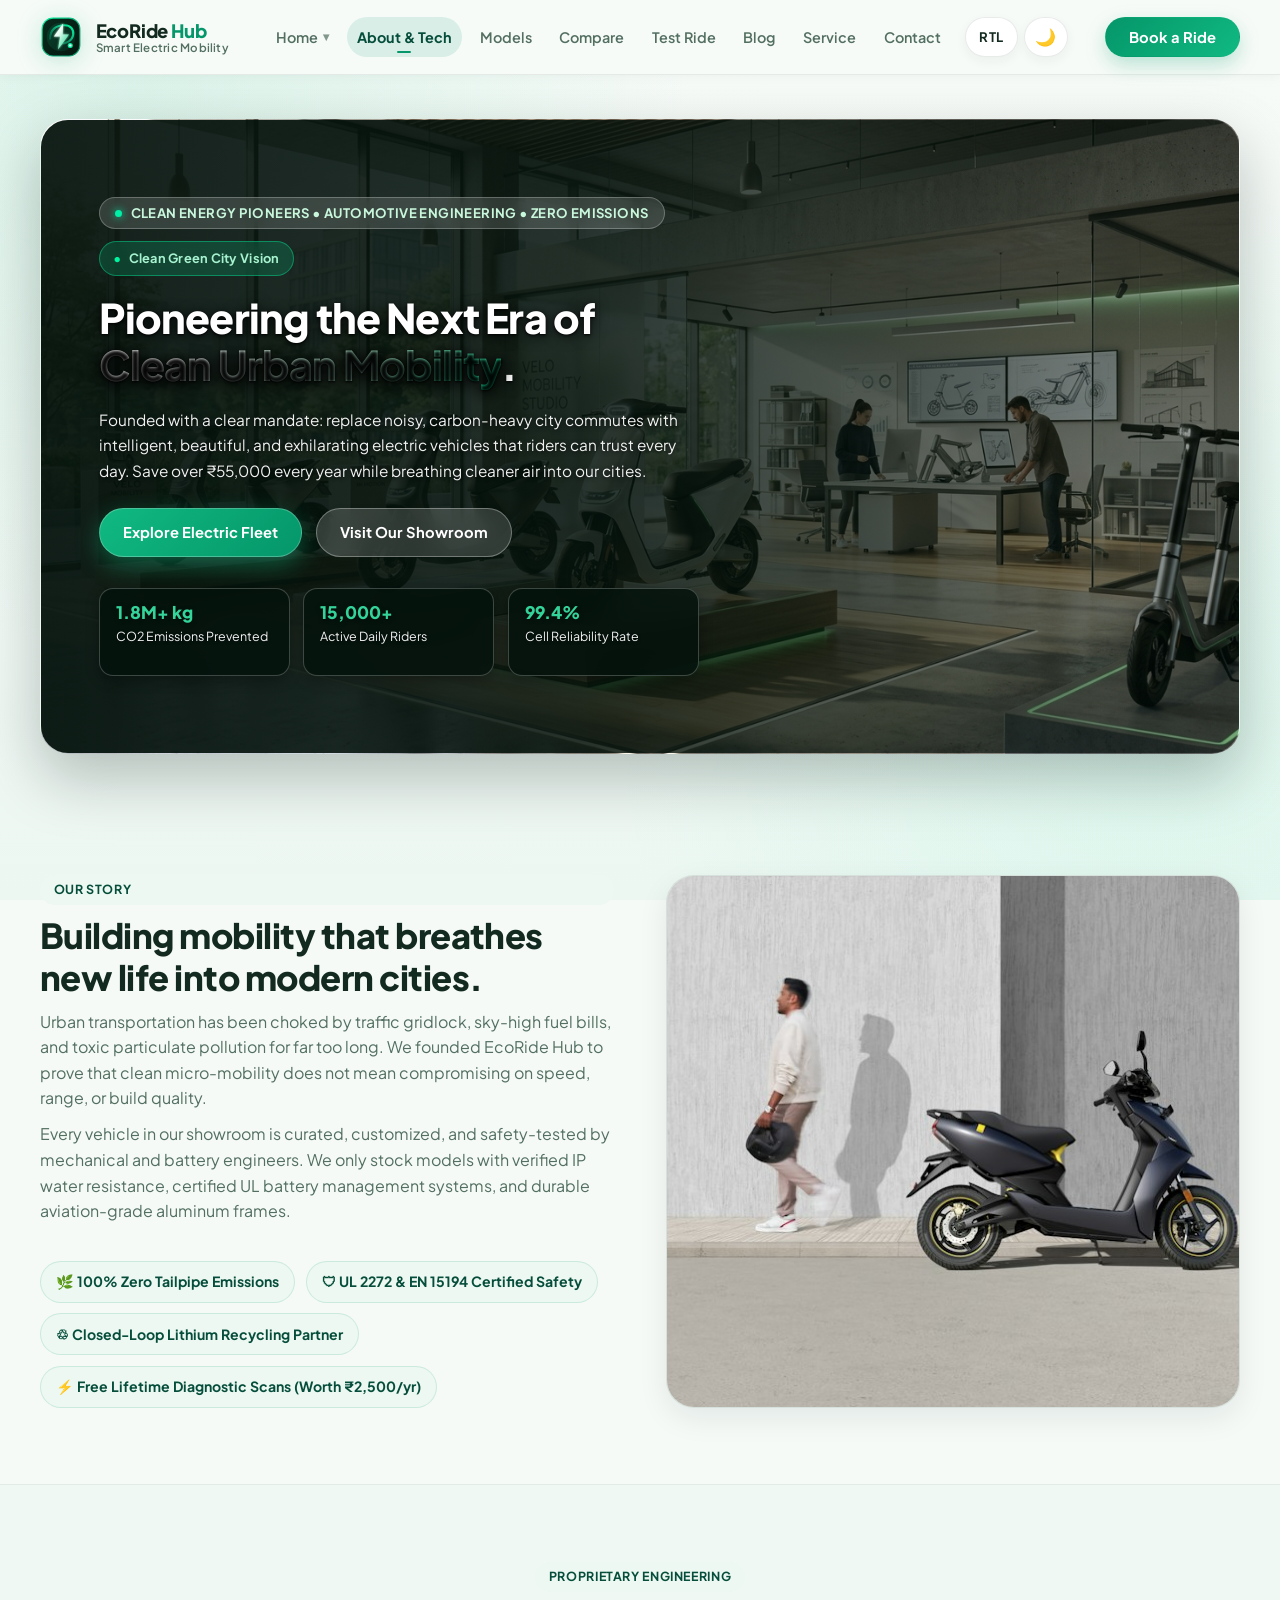
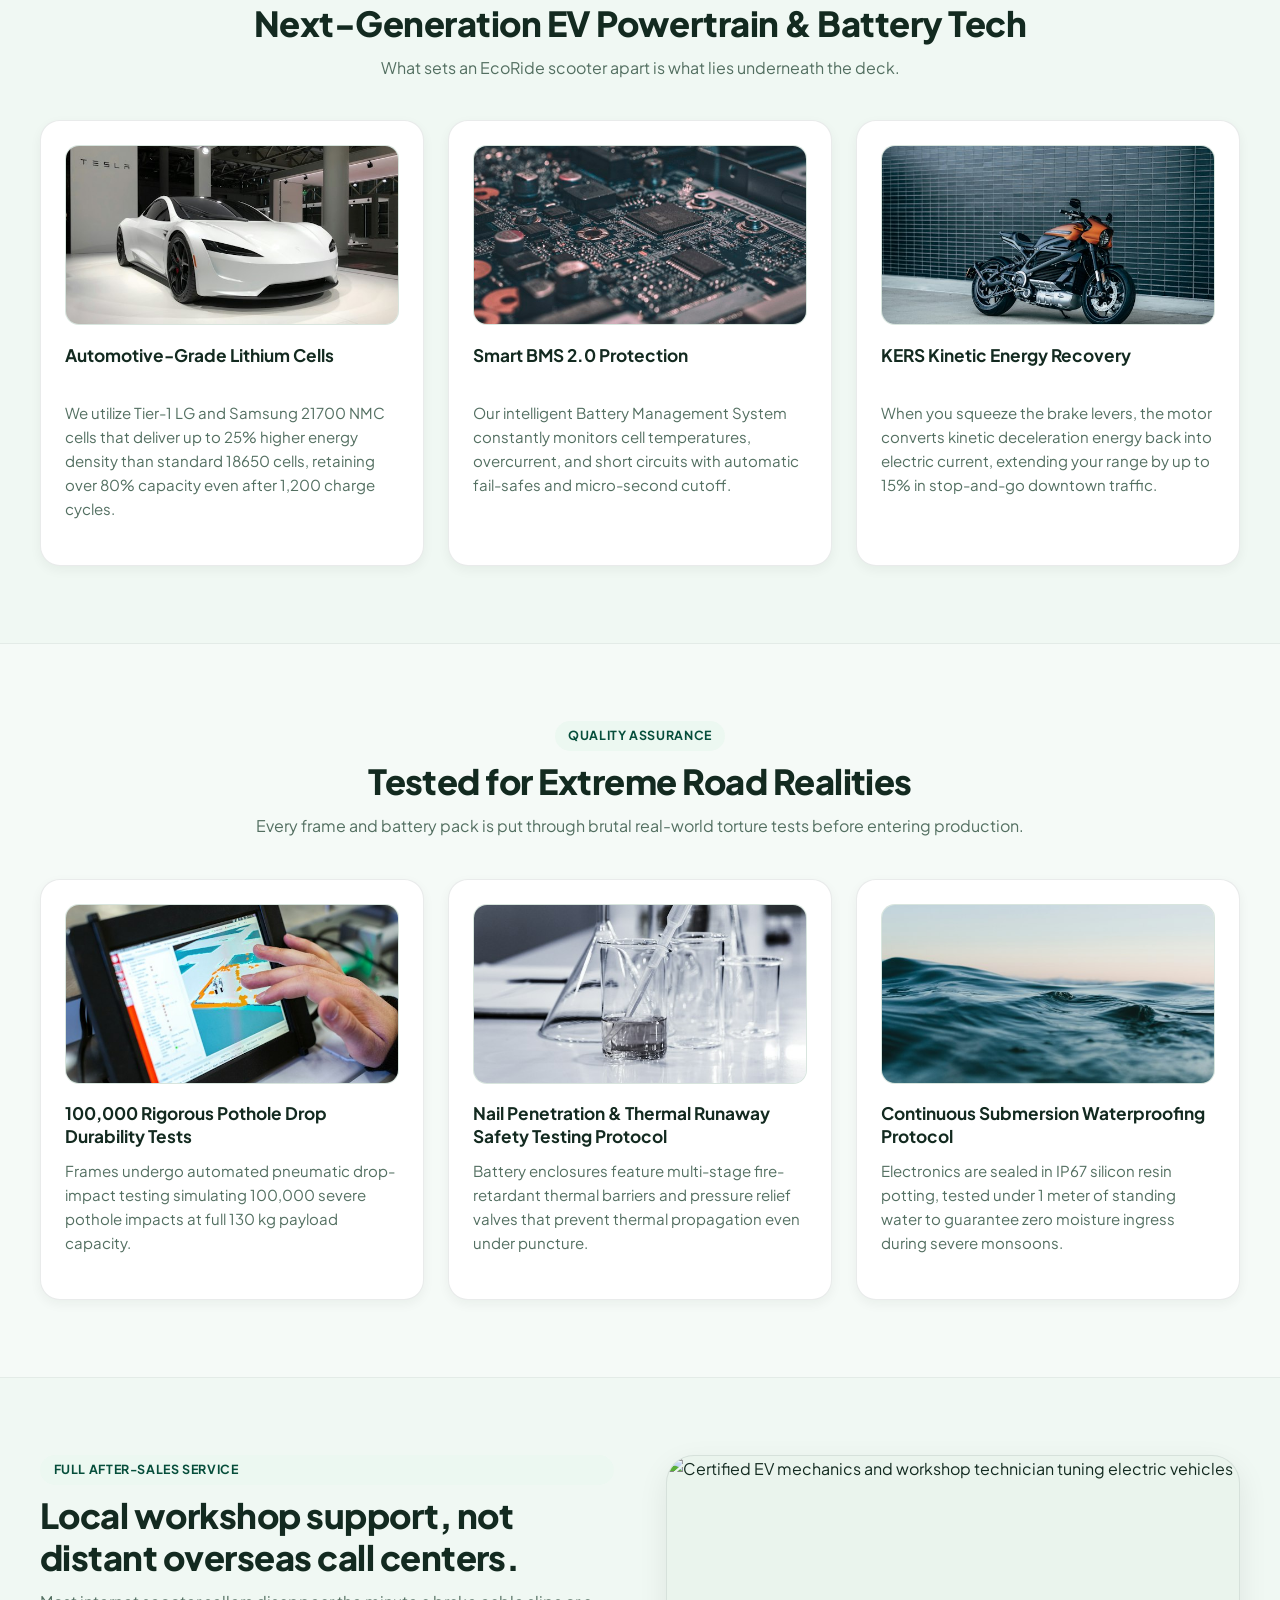
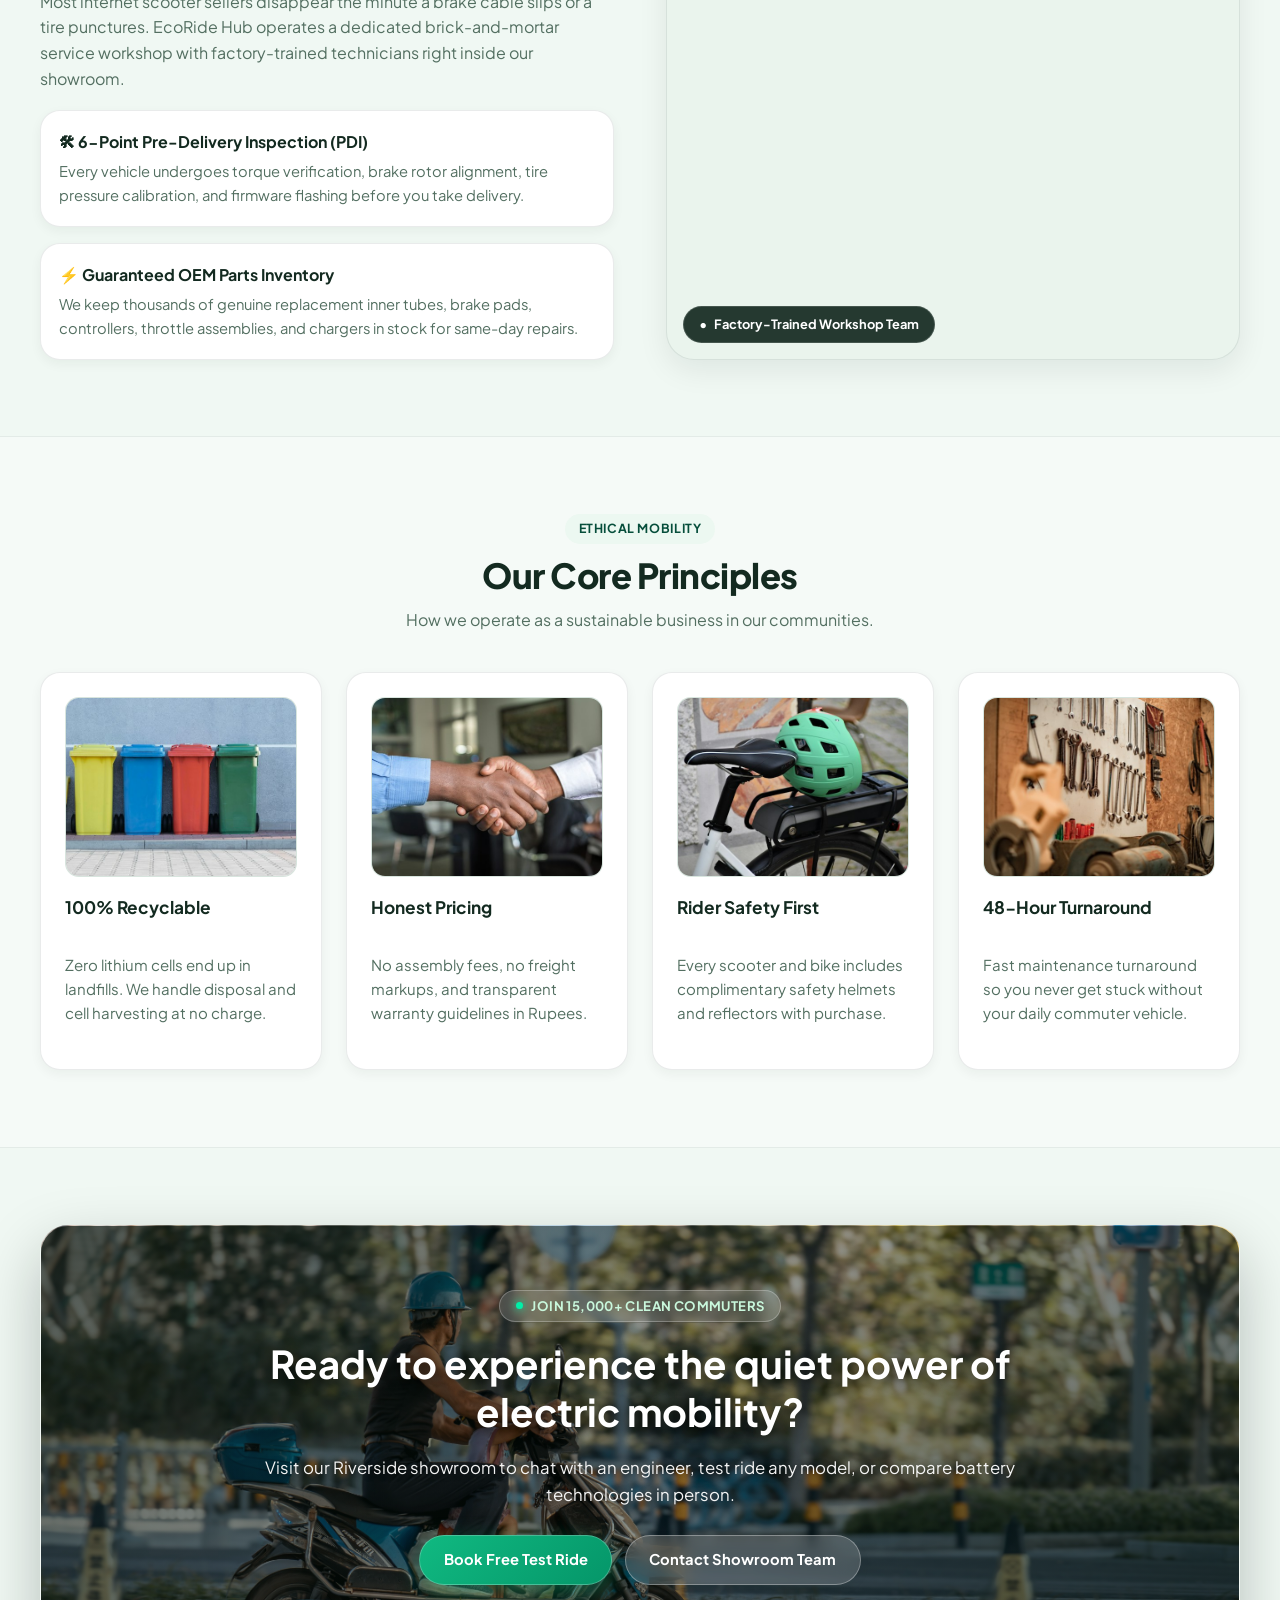
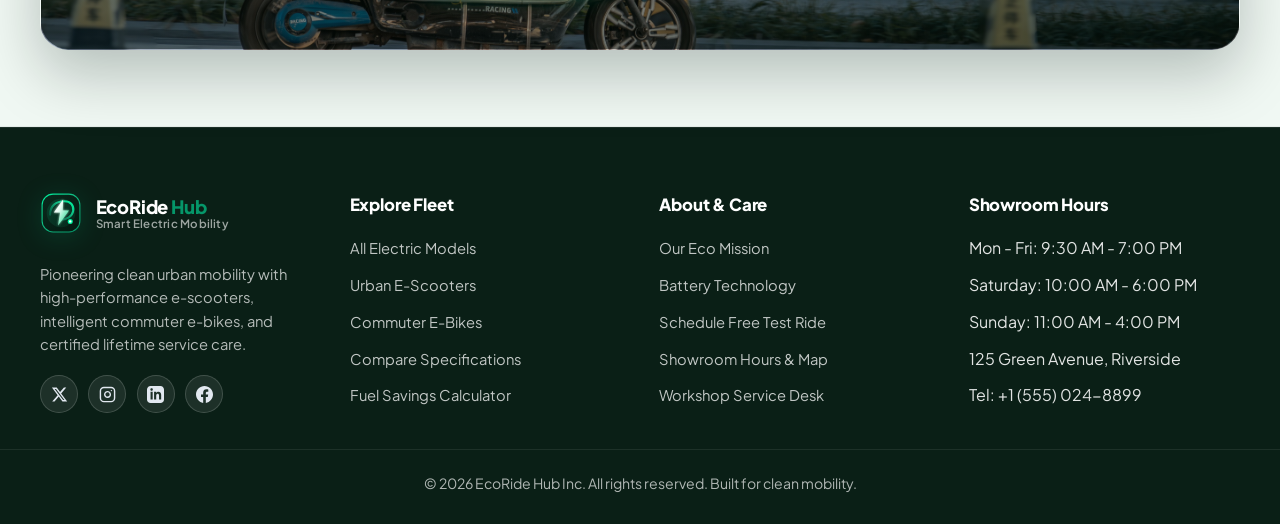
==== commit 0859593a: "first commit" ====
--- a/about.html
+++ b/about.html
@@ -205,14 +205,14 @@
               <div class="card-media-top">
                 <img src="assets/images/qa-thermal-test.jpg" alt="Thermal runaway and battery penetration safety laboratory">
               </div>
-              <h3>Nail Penetration &amp; Thermal Runaway</h3>
+              <h3>Nail Penetration &amp; Thermal Runaway Safety Testing Protocol</h3>
               <p>Battery enclosures feature multi-stage fire-retardant thermal barriers and pressure relief valves that prevent thermal propagation even under puncture.</p>
             </article>
             <article class="card feature-card">
               <div class="card-media-top">
                 <img src="assets/images/qa-water-test.jpg" alt="Waterproof IP67 monsoon rain submersion test">
               </div>
-              <h3>Continuous Submersion Waterproofing</h3>
+              <h3>Continuous Submersion Waterproofing Protocol</h3>
               <p>Electronics are sealed in IP67 silicon resin potting, tested under 1 meter of standing water to guarantee zero moisture ingress during severe monsoons.</p>
             </article>
           </div>
@@ -271,7 +271,7 @@
                 <img src="assets/images/ethical-pricing.jpg" alt="Transparent honest pricing and client trust">
               </div>
               <h3>Honest Pricing</h3>
-              <p>No hidden assembly fees, no freight markups, and transparent warranty guidelines in Rupees.</p>
+              <p>No assembly fees, no freight markups, and transparent warranty guidelines in Rupees.</p>
             </article>
 
             <article class="card feature-card">
--- a/assets/css/styles.css
+++ b/assets/css/styles.css
@@ -27,11 +27,11 @@
   --radius-md: 14px;
   --radius-sm: 10px;
   --radius-pill: 999px;
-  --section-padding-inline: clamp(1.25rem, 5vw, 4rem);
+  --section-padding-inline: clamp(1rem, 3.5vw, 2.5rem);
   --section-gap: clamp(3rem, 6vw, 5rem);
   --hero-title: clamp(1.65rem, 2.5vw, 2.45rem);
   --hero-copy: clamp(0.92rem, 1.1vw, 1.05rem);
-  --content-width: 1240px;
+  --content-width: 1280px;
   --nav-height: 80px;
 }
 
@@ -137,12 +137,19 @@
   border-bottom-color: rgba(19, 42, 32, 0.12);
 }
 
+.site-header .container.header-bar {
+  max-width: var(--content-width);
+  width: 100%;
+  padding-inline: var(--section-padding-inline);
+  box-sizing: border-box;
+}
+
 .header-bar {
   min-height: 74px;
   display: flex;
   align-items: center;
   justify-content: space-between;
-  gap: 1.25rem;
+  gap: clamp(0.75rem, 1.5vw, 1.25rem);
   flex-wrap: nowrap;
 }
 
@@ -209,8 +216,9 @@
 .site-nav {
   display: flex;
   align-items: center;
-  gap: 0.35rem;
-  margin: 0;
+  justify-content: center;
+  gap: clamp(0.25rem, 0.6vw, 0.65rem);
+  margin-inline: auto;
   padding: 0;
 }
 
@@ -219,7 +227,7 @@
   align-items: center;
   justify-content: center;
   min-height: 40px;
-  padding: 0.45rem 0.85rem;
+  padding: 0.45rem clamp(0.6rem, 0.78vw, 0.9rem);
   border-radius: var(--radius-pill);
   color: var(--muted);
   font-weight: 600;
@@ -269,7 +277,7 @@
   justify-content: center;
   gap: 0.35rem;
   min-height: 40px;
-  padding: 0.45rem 0.85rem;
+  padding: 0.45rem clamp(0.6rem, 0.78vw, 0.9rem);
   border-radius: var(--radius-pill);
   color: var(--muted);
   font-weight: 600;
@@ -330,7 +338,7 @@
   position: absolute;
   top: calc(100% + 0.5rem);
   left: 0;
-  min-width: 310px;
+  min-width: 350px;
   background: var(--surface);
   border: 1px solid var(--border);
   border-radius: var(--radius-lg);
@@ -372,6 +380,7 @@
   text-decoration: none;
   transition: background 0.18s ease, transform 0.18s ease !important;
   border: 1px solid transparent;
+  white-space: normal !important;
 }
 
 .nav-dropdown-item:hover {
@@ -395,17 +404,23 @@
 
 .dropdown-item-header {
   display: flex;
-  align-items: center;
+  align-items: flex-start;
   justify-content: space-between;
   width: 100%;
   gap: 0.5rem;
-  margin-bottom: 0.2rem;
+  margin-bottom: 0.25rem;
 }
 
 .dropdown-item-title {
+  min-width: 0;
+  flex: 1 1 auto;
   font-size: 0.92rem;
   font-weight: 700;
+  line-height: 1.35;
   color: var(--text);
+  white-space: normal;
+  word-break: normal;
+  overflow-wrap: break-word;
 }
 
 .nav-dropdown-item.active .dropdown-item-title {
@@ -413,24 +428,37 @@
 }
 
 .dropdown-item-tag {
+  flex: 0 0 auto;
+  align-self: flex-start;
+  margin-top: 1px;
   font-size: 0.68rem;
   font-weight: 700;
   text-transform: uppercase;
-  letter-spacing: 0.04em;
-  padding: 0.15rem 0.45rem;
+  letter-spacing: 0.05em;
+  padding: 0.18rem 0.55rem;
   border-radius: var(--radius-pill);
-  background: rgba(5, 150, 105, 0.14);
-  color: var(--primary-dark);
+  background: rgba(5, 150, 105, 0.15);
+  color: #065f46;
+  border: 1px solid rgba(5, 150, 105, 0.3);
+  white-space: nowrap;
+}
+
+[data-theme="dark"] .dropdown-item-tag {
+  background: rgba(16, 185, 129, 0.22);
+  color: #6ee7b7;
+  border-color: rgba(16, 185, 129, 0.45);
 }
 
 .dropdown-item-tag.tag-hyper {
   background: rgba(0, 245, 160, 0.2);
   color: #047857;
+  border-color: rgba(0, 245, 160, 0.35);
 }
 
 [data-theme="dark"] .dropdown-item-tag.tag-hyper {
   background: rgba(0, 245, 160, 0.25);
   color: #34d399;
+  border-color: rgba(0, 245, 160, 0.5);
 }
 
 .dropdown-item-desc {
@@ -515,12 +543,7 @@
   display: inline-flex;
   align-items: center;
   gap: 0.35rem;
-  margin-left: 0.35rem;
-}
-
-[dir="rtl"] .nav-util-group {
-  margin-left: 0;
-  margin-right: 0.35rem;
+  margin-inline-start: clamp(0.25rem, 0.5vw, 0.6rem);
 }
 
 .header-actions {
@@ -783,10 +806,10 @@
   inset: 0;
   background: linear-gradient(
     90deg,
-    rgba(5, 18, 12, 0.82) 0%,
-    rgba(5, 18, 12, 0.58) 42%,
-    rgba(5, 18, 12, 0.12) 72%,
-    rgba(5, 18, 12, 0) 100%
+    rgba(4, 18, 12, 0.94) 0%,
+    rgba(4, 18, 12, 0.86) 45%,
+    rgba(4, 18, 12, 0.65) 72%,
+    rgba(4, 18, 12, 0.35) 100%
   );
   z-index: 1;
   pointer-events: none;
@@ -796,20 +819,20 @@
 [data-theme="dark"] .hero-panel::before {
   background: linear-gradient(
     90deg,
-    rgba(3, 12, 8, 0.85) 0%,
-    rgba(3, 12, 8, 0.62) 42%,
-    rgba(3, 12, 8, 0.16) 72%,
-    rgba(3, 12, 8, 0) 100%
+    rgba(2, 10, 6, 0.96) 0%,
+    rgba(2, 10, 6, 0.90) 45%,
+    rgba(2, 10, 6, 0.72) 72%,
+    rgba(2, 10, 6, 0.40) 100%
   );
 }
 
 [dir="rtl"] .hero-panel::before {
   background: linear-gradient(
     270deg,
-    rgba(5, 18, 12, 0.82) 0%,
-    rgba(5, 18, 12, 0.58) 42%,
-    rgba(5, 18, 12, 0.12) 72%,
-    rgba(5, 18, 12, 0) 100%
+    rgba(4, 18, 12, 0.94) 0%,
+    rgba(4, 18, 12, 0.86) 45%,
+    rgba(4, 18, 12, 0.65) 72%,
+    rgba(4, 18, 12, 0.35) 100%
   );
 }
 
@@ -957,14 +980,15 @@
   line-height: 1.15;
   letter-spacing: -0.02em;
   color: #ffffff;
-  text-shadow: 0 2px 10px rgba(0, 0, 0, 0.7);
+  text-shadow: 0 2px 14px rgba(0, 0, 0, 0.85), 0 1px 3px rgba(0, 0, 0, 0.95);
 }
 
 .hero h1 .gradient-text {
-  background: linear-gradient(135deg, #ffffff 30%, #a7f3d0 75%, #00f5a0 100%);
+  background: linear-gradient(135deg, #ffffff 20%, #a7f3d0 70%, #00f5a0 100%);
   -webkit-background-clip: text;
   -webkit-text-fill-color: transparent;
   display: inline;
+  filter: drop-shadow(0 2px 8px rgba(0, 0, 0, 0.6));
 }
 
 .hero p {
@@ -1007,40 +1031,58 @@
   display: grid;
   gap: 0.85rem;
   grid-template-columns: repeat(3, minmax(0, 1fr));
+  align-items: stretch;
   margin-top: 0.75rem;
-  max-width: 580px;
+  max-width: 620px;
+  width: 100%;
 }
 
 .stat-card {
+  height: 100%;
+  min-height: 100%;
+  display: flex;
+  flex-direction: column;
+  justify-content: center;
   border-radius: var(--radius-md);
   padding: 0.85rem 1rem;
-  background: rgba(6, 22, 15, 0.60);
-  border: 1px solid rgba(255, 255, 255, 0.18);
-  backdrop-filter: blur(10px);
-  -webkit-backdrop-filter: blur(10px);
+  background: rgba(4, 18, 12, 0.85);
+  border: 1px solid rgba(255, 255, 255, 0.22);
+  backdrop-filter: blur(12px);
+  -webkit-backdrop-filter: blur(12px);
   text-align: left;
   transition: transform 0.25s ease, border-color 0.25s ease, box-shadow 0.25s ease;
+  box-sizing: border-box;
+  box-shadow: 0 4px 14px rgba(0, 0, 0, 0.3);
 }
 
 .stat-card:hover {
   transform: translateY(-3px);
   border-color: rgba(0, 245, 160, 0.5);
-  box-shadow: 0 10px 24px rgba(0, 0, 0, 0.35);
+  box-shadow: 0 10px 24px rgba(0, 0, 0, 0.45);
 }
 
 .stat-card strong {
   display: block;
-  font-size: clamp(1.2rem, 1.7vw, 1.5rem);
+  font-size: clamp(1rem, 1.35vw, 1.28rem);
   font-weight: 800;
-  color: #a7f3d0;
-  line-height: 1.2;
+  color: #34d399 !important;
+  line-height: 1.25;
+  min-height: 1.25em;
+  text-shadow: 0 1px 4px rgba(0, 0, 0, 0.5);
 }
 
 .stat-card span {
   display: block;
   font-size: 0.78rem;
-  color: rgba(255, 255, 255, 0.88);
-  margin-top: 0.2rem;
+  color: rgba(255, 255, 255, 0.95) !important;
+  margin-top: 0.25rem;
+  line-height: 1.35;
+  min-height: 2.7em;
+  display: -webkit-box;
+  -webkit-line-clamp: 2;
+  -webkit-box-orient: vertical;
+  overflow: hidden;
+  text-shadow: 0 1px 3px rgba(0, 0, 0, 0.6);
 }
 
 /* =========================================================
@@ -1168,6 +1210,10 @@
   box-shadow: var(--shadow-sm);
   transition: transform 0.25s ease, box-shadow 0.25s ease, border-color 0.25s ease;
   position: relative;
+  height: 100%;
+  box-sizing: border-box;
+  display: flex;
+  flex-direction: column;
 }
 
 .card:hover {
@@ -1180,20 +1226,61 @@
   display: flex;
   flex-direction: column;
   height: 100%;
-}
-
+  box-sizing: border-box;
+  justify-content: flex-start;
+}
+
+.testimonial-card {
+  display: flex;
+  flex-direction: column;
+  height: 100%;
+  box-sizing: border-box;
+  justify-content: space-between;
+}
+
+.testimonial-card p {
+  flex: 1 1 auto;
+  line-height: 1.6;
+}
+
+.card h3,
 .feature-card h3 {
   margin-top: 0;
-  margin-bottom: 0.45rem;
-  font-size: 1.2rem;
+  margin-bottom: 0.65rem;
+  font-size: clamp(1.08rem, 1.25vw, 1.22rem);
   font-weight: 700;
-}
-
+  line-height: 1.35;
+  color: var(--text);
+  min-height: 2.7em;
+  display: -webkit-box;
+  -webkit-line-clamp: 2;
+  -webkit-box-orient: vertical;
+  overflow: hidden;
+  box-sizing: border-box;
+}
+
+.card p,
 .feature-card p {
   color: var(--muted);
-  margin: 0;
+  margin: 0 0 1.25rem 0;
   font-size: 0.94rem;
-  line-height: 1.55;
+  line-height: 1.6;
+  flex: 1 1 auto;
+}
+
+.card .button,
+.card .button-secondary,
+.card a.button,
+.card a.button-secondary,
+.card .blog-read-link,
+.card .price-row,
+.card .product-card-footer,
+.card .testimonial-author,
+.service-plan-card .button,
+.service-plan-card .button-secondary,
+.contact-card .button-secondary,
+.card > .card-footer {
+  margin-top: auto;
 }
 
 .icon-chip {
@@ -1209,18 +1296,22 @@
 }
 
 .card-media-top {
-  height: 165px;
+  height: 180px;
   border-radius: var(--radius-md);
   overflow: hidden;
-  margin-bottom: 1rem;
+  margin-bottom: 1.15rem;
   background: #ecf8f1;
   border: 1px solid var(--border);
+  flex-shrink: 0;
+  position: relative;
 }
 
 .card-media-top img {
   width: 100%;
   height: 100%;
   object-fit: cover;
+  object-position: center;
+  display: block;
   transition: transform 0.35s ease;
 }
 
@@ -1773,7 +1864,10 @@
   overflow: hidden;
   background: #f0f7f2;
   aspect-ratio: 16 / 10;
+  height: 180px;
+  width: 100%;
   margin-bottom: 1.1rem;
+  flex-shrink: 0;
 }
 
 .product-image-wrap img {
@@ -1817,6 +1911,7 @@
   font-size: 1.25rem;
   font-weight: 800;
   color: var(--text);
+  min-height: 1.35em;
 }
 
 .product-content p {
@@ -1824,7 +1919,7 @@
   font-size: 0.9rem;
   margin: 0 0 1rem;
   line-height: 1.5;
-  flex: 1;
+  flex: 1 1 auto;
 }
 
 /* SINGLE-LINE PERFECT HORIZONTAL & VERTICAL ALIGNMENT FOR SPEED, RANGE, CHARGE */
@@ -2171,6 +2266,28 @@
   font-size: 0.94rem;
 }
 
+input[type="date"],
+input[type="time"] {
+  color-scheme: light;
+  color: var(--text);
+  font-family: inherit;
+}
+
+input[type="date"]::-webkit-calendar-picker-indicator,
+input[type="time"]::-webkit-calendar-picker-indicator {
+  cursor: pointer;
+  opacity: 0.82;
+  padding: 4px;
+  border-radius: 4px;
+  transition: opacity 0.2s ease, filter 0.2s ease, transform 0.2s ease;
+}
+
+input[type="date"]::-webkit-calendar-picker-indicator:hover,
+input[type="time"]::-webkit-calendar-picker-indicator:hover {
+  opacity: 1;
+  transform: scale(1.08);
+}
+
 .field input:focus,
 .field select:focus,
 .field textarea:focus {
@@ -2338,6 +2455,7 @@
 }
 
 .faq-question {
+  direction: ltr;
   padding: 1.15rem 1.35rem;
   font-weight: 700;
   font-size: 1.02rem;
@@ -2635,8 +2753,7 @@
     text-align: right;
   }
 
-  .grid-4,
-  .grid-3 {
+  .grid-4 {
     grid-template-columns: repeat(2, minmax(0, 1fr));
   }
 
@@ -2662,6 +2779,55 @@
   }
 }
 
+@media (max-width: 860px) {
+  .grid-3 {
+    grid-template-columns: repeat(2, minmax(0, 1fr));
+    width: 100%;
+  }
+}
+
+@media (min-width: 769px) and (max-width: 1040px) {
+  .hero-panel::before {
+    background: linear-gradient(
+      90deg,
+      rgba(4, 18, 12, 0.96) 0%,
+      rgba(4, 18, 12, 0.90) 50%,
+      rgba(4, 18, 12, 0.76) 75%,
+      rgba(4, 18, 12, 0.52) 100%
+    );
+  }
+
+  [dir="rtl"] .hero-panel::before {
+    background: linear-gradient(
+      270deg,
+      rgba(4, 18, 12, 0.96) 0%,
+      rgba(4, 18, 12, 0.90) 50%,
+      rgba(4, 18, 12, 0.76) 75%,
+      rgba(4, 18, 12, 0.52) 100%
+    );
+  }
+
+  [data-theme="dark"] .hero-panel::before {
+    background: linear-gradient(
+      90deg,
+      rgba(2, 10, 6, 0.97) 0%,
+      rgba(2, 10, 6, 0.92) 50%,
+      rgba(2, 10, 6, 0.80) 75%,
+      rgba(2, 10, 6, 0.58) 100%
+    );
+  }
+
+  [dir="rtl"][data-theme="dark"] .hero-panel::before {
+    background: linear-gradient(
+      270deg,
+      rgba(2, 10, 6, 0.97) 0%,
+      rgba(2, 10, 6, 0.92) 50%,
+      rgba(2, 10, 6, 0.80) 75%,
+      rgba(2, 10, 6, 0.58) 100%
+    );
+  }
+}
+
 @media (max-width: 768px) {
   :root {
     --section-gap: 3.5rem;
@@ -2676,9 +2842,9 @@
   .hero-panel::before {
     background: linear-gradient(
       180deg,
-      rgba(5, 18, 12, 0.86) 0%,
-      rgba(5, 18, 12, 0.70) 55%,
-      rgba(5, 18, 12, 0.35) 100%
+      rgba(3, 14, 9, 0.94) 0%,
+      rgba(3, 14, 9, 0.88) 55%,
+      rgba(3, 14, 9, 0.78) 100%
     );
   }
 
@@ -2690,9 +2856,9 @@
   .hero-panel.cta-banner::before {
     background: linear-gradient(
       180deg,
-      rgba(5, 18, 12, 0.82) 0%,
-      rgba(5, 18, 12, 0.55) 50%,
-      rgba(5, 18, 12, 0.82) 100%
+      rgba(3, 14, 9, 0.92) 0%,
+      rgba(3, 14, 9, 0.80) 50%,
+      rgba(3, 14, 9, 0.92) 100%
     );
   }
 
@@ -2704,18 +2870,18 @@
   .hero-panel.promo-banner::before {
     background: linear-gradient(
       180deg,
-      rgba(5, 18, 12, 0.86) 0%,
-      rgba(5, 18, 12, 0.65) 60%,
-      rgba(5, 18, 12, 0.30) 100%
+      rgba(3, 14, 9, 0.94) 0%,
+      rgba(3, 14, 9, 0.85) 60%,
+      rgba(3, 14, 9, 0.75) 100%
     );
   }
 
   [data-theme="dark"] .hero-panel::before {
     background: linear-gradient(
       180deg,
-      rgba(3, 12, 8, 0.90) 0%,
-      rgba(3, 12, 8, 0.74) 55%,
-      rgba(3, 12, 8, 0.40) 100%
+      rgba(2, 10, 6, 0.97) 0%,
+      rgba(2, 10, 6, 0.92) 55%,
+      rgba(2, 10, 6, 0.84) 100%
     );
   }
 
@@ -2883,6 +3049,10 @@
     --section-padding-inline: 1rem;
   }
 
+  .site-nav {
+    padding: 0.95rem 0.85rem;
+  }
+
   .brand-sub {
     display: none;
   }
@@ -2947,6 +3117,18 @@
 }
 
 @media (max-width: 360px) {
+  :root {
+    --section-padding-inline: 0.75rem;
+  }
+
+  .site-nav {
+    padding: 0.85rem 0.65rem;
+  }
+
+  .nav-dropdown-item {
+    padding: 0.55rem 0.65rem !important;
+  }
+
   .spec-item strong {
     font-size: 0.78rem;
   }
@@ -3056,6 +3238,11 @@
   background: var(--surface-soft);
 }
 
+[data-theme="dark"] .stat-card {
+  background: rgba(2, 10, 6, 0.92);
+  border-color: rgba(0, 245, 160, 0.35);
+}
+
 [data-theme="dark"] .form-card {
   background: var(--surface);
   border-color: var(--border);
@@ -3069,6 +3256,37 @@
   border-color: rgba(255, 255, 255, 0.15);
 }
 
+[data-theme="dark"] input[type="date"],
+[data-theme="dark"] input[type="time"] {
+  color-scheme: dark;
+  color: #ffffff !important;
+  background-color: #142c20 !important;
+  border-color: rgba(255, 255, 255, 0.22) !important;
+}
+
+[data-theme="dark"] input[type="date"]::-webkit-calendar-picker-indicator,
+[data-theme="dark"] input[type="time"]::-webkit-calendar-picker-indicator {
+  filter: brightness(0) invert(1) !important;
+  cursor: pointer;
+  opacity: 0.95 !important;
+}
+
+[data-theme="dark"] input[type="date"]::-webkit-calendar-picker-indicator:hover,
+[data-theme="dark"] input[type="time"]::-webkit-calendar-picker-indicator:hover {
+  filter: brightness(0) invert(1) drop-shadow(0 0 4px rgba(0, 245, 160, 0.85)) !important;
+  opacity: 1 !important;
+  transform: scale(1.08);
+}
+
+[data-theme="dark"] input[type="date"]::-webkit-datetime-edit,
+[data-theme="dark"] input[type="date"]::-webkit-datetime-edit-fields-wrapper,
+[data-theme="dark"] input[type="date"]::-webkit-datetime-edit-text,
+[data-theme="dark"] input[type="date"]::-webkit-datetime-edit-month-field,
+[data-theme="dark"] input[type="date"]::-webkit-datetime-edit-day-field,
+[data-theme="dark"] input[type="date"]::-webkit-datetime-edit-year-field {
+  color: #ffffff !important;
+}
+
 [data-theme="dark"] .field input:focus,
 [data-theme="dark"] .field select:focus,
 [data-theme="dark"] .field textarea:focus {
@@ -3307,6 +3525,26 @@
 
 [data-theme="dark"] .map-frame iframe {
   filter: invert(90%) hue-rotate(180deg) contrast(90%);
+}
+
+/* =========================================================
+   COMPARE MODEL TEST-RIDE CALLOUT BANNER
+   ========================================================= */
+.compare-cta-banner {
+  text-align: center;
+}
+
+.compare-cta-banner h2 {
+  font-size: clamp(1.6rem, 2.8vw, 2.2rem);
+  margin: 0 0 0.65rem;
+  color: var(--text);
+}
+
+.compare-cta-banner p {
+  max-width: 650px;
+  margin: 0 auto 1.35rem;
+  color: var(--muted);
+  font-size: 1rem;
 }
 
 /* =========================================================
@@ -3317,8 +3555,24 @@
   text-align: right;
 }
 
+[dir="rtl"] h1,
+[dir="rtl"] h2,
+[dir="rtl"] h3,
+[dir="rtl"] h4,
+[dir="rtl"] h5,
+[dir="rtl"] summary,
+[dir="rtl"] .section-heading h2,
+[dir="rtl"] .page-intro h2 {
+  unicode-bidi: isolate;
+}
+
 [dir="rtl"] body {
   direction: rtl;
+}
+
+[dir="rtl"] :where(h1, h2, h3, h4, h5, h6, p, li, summary, label, th, td, blockquote, figcaption, dt, dd, small, strong, em) {
+  direction: ltr;
+  unicode-bidi: isolate;
 }
 
 [dir="rtl"] .skip-link {
@@ -3361,13 +3615,71 @@
   flex-direction: row;
 }
 
-[dir="rtl"] .eyebrow {
+[dir="rtl"] .compare-cta-banner {
+  text-align: right;
+}
+
+[dir="rtl"] .compare-cta-banner h2 {
+  text-align: right;
+}
+
+[dir="rtl"] .compare-cta-banner p {
   margin-right: 0;
   margin-left: auto;
+  text-align: right;
+}
+
+[dir="rtl"] .compare-cta-banner .button {
+  margin-inline-start: 0;
+}
+
+/* Universal RTL alignments for sections, eyebrows, callouts, and FAQs */
+[dir="rtl"] [style*="text-align: left"],
+[dir="rtl"] [style*="text-align:left"] {
+  text-align: right !important;
+}
+
+[dir="rtl"] [style*="text-align: left"] p,
+[dir="rtl"] [style*="text-align:left"] p,
+[dir="rtl"] [style*="text-align: left"] h2,
+[dir="rtl"] [style*="text-align:left"] h2 {
+  text-align: right !important;
+}
+
+[dir="rtl"] [style*="text-align: left"] .eyebrow,
+[dir="rtl"] [style*="text-align:left"] .eyebrow,
+[dir="rtl"] .eyebrow {
+  margin-right: 0 !important;
+  margin-left: auto !important;
+  text-align: right;
+}
+
+[dir="rtl"] .card-callout-compare {
+  text-align: right !important;
+}
+
+[dir="rtl"] .card-callout-compare p {
+  margin-right: 0 !important;
+  margin-left: auto !important;
+  text-align: right !important;
+}
+
+[dir="rtl"] .card-callout-compare .hero-actions {
+  justify-content: flex-start !important;
+}
+
+[dir="rtl"] .card-callout-compare .badge-tag {
+  margin-right: 0 !important;
+  margin-left: auto !important;
+  align-self: flex-start !important;
+}
+
+[dir="rtl"] .faq-answer {
+  text-align: right !important;
 }
 
 [dir="rtl"] .pill-list li {
-  flex-direction: row;
+  flex-direction: row-reverse;
 }
 
 [dir="rtl"] .check-row {
@@ -3396,7 +3708,7 @@
 }
 
 [dir="rtl"] .faq-question {
-  flex-direction: row;
+  flex-direction: row-reverse;
 }
 
 [dir="rtl"] .footer-list a:hover {
@@ -3435,6 +3747,8 @@
   display: flex;
   flex-direction: column;
   height: 100%;
+  box-sizing: border-box;
+  justify-content: space-between;
   transition: transform 0.25s ease, box-shadow 0.25s ease;
 }
 
@@ -3447,6 +3761,14 @@
   position: relative;
   height: 190px;
   margin-bottom: 1.15rem;
+  border-radius: var(--radius-md);
+  overflow: hidden;
+}
+
+.blog-card .card-media-top img {
+  width: 100%;
+  height: 100%;
+  object-fit: cover;
 }
 
 .blog-badge-tag {
@@ -3475,22 +3797,29 @@
 }
 
 .blog-card h3 {
-  font-size: 1.22rem;
+  font-size: clamp(1.02rem, 1.25vw, 1.12rem);
   font-weight: 700;
-  margin: 0 0 0.65rem;
+  margin: 0 0 0.75rem;
   line-height: 1.35;
   color: var(--text);
+  min-height: 2.7em;
+  display: -webkit-box;
+  -webkit-line-clamp: 2;
+  -webkit-box-orient: vertical;
+  overflow: hidden;
 }
 
 .blog-card p {
-  font-size: 0.93rem;
-  line-height: 1.6;
+  font-size: 0.92rem;
+  line-height: 1.55;
   color: var(--muted);
   margin: 0 0 1.25rem;
-  flex: 1;
+  flex: 1 1 auto;
 }
 
 .blog-read-link {
+  margin-top: auto;
+  align-self: flex-start;
   display: inline-flex;
   align-items: center;
   gap: 0.4rem;
@@ -3947,15 +4276,29 @@
   margin-bottom: 1.25rem;
   padding-bottom: 1.25rem;
   border-bottom: 1px solid var(--border);
+  min-height: 140px;
+  display: flex;
+  flex-direction: column;
+  justify-content: flex-start;
 }
 
 .plan-price-header h3 {
-  margin: 0 0 0.4rem;
+  min-height: 1.35em;
+  margin: 0 0 0.35rem;
   font-size: 1.25rem;
   font-weight: 700;
 }
 
+.plan-price-header p {
+  min-height: 2.6em;
+  margin: 0 0 0.75rem;
+  font-size: 0.88rem;
+  color: var(--muted);
+  line-height: 1.35;
+}
+
 .plan-price-amount {
+  margin-top: auto;
   font-size: 2.25rem;
   font-weight: 800;
   color: var(--text);
